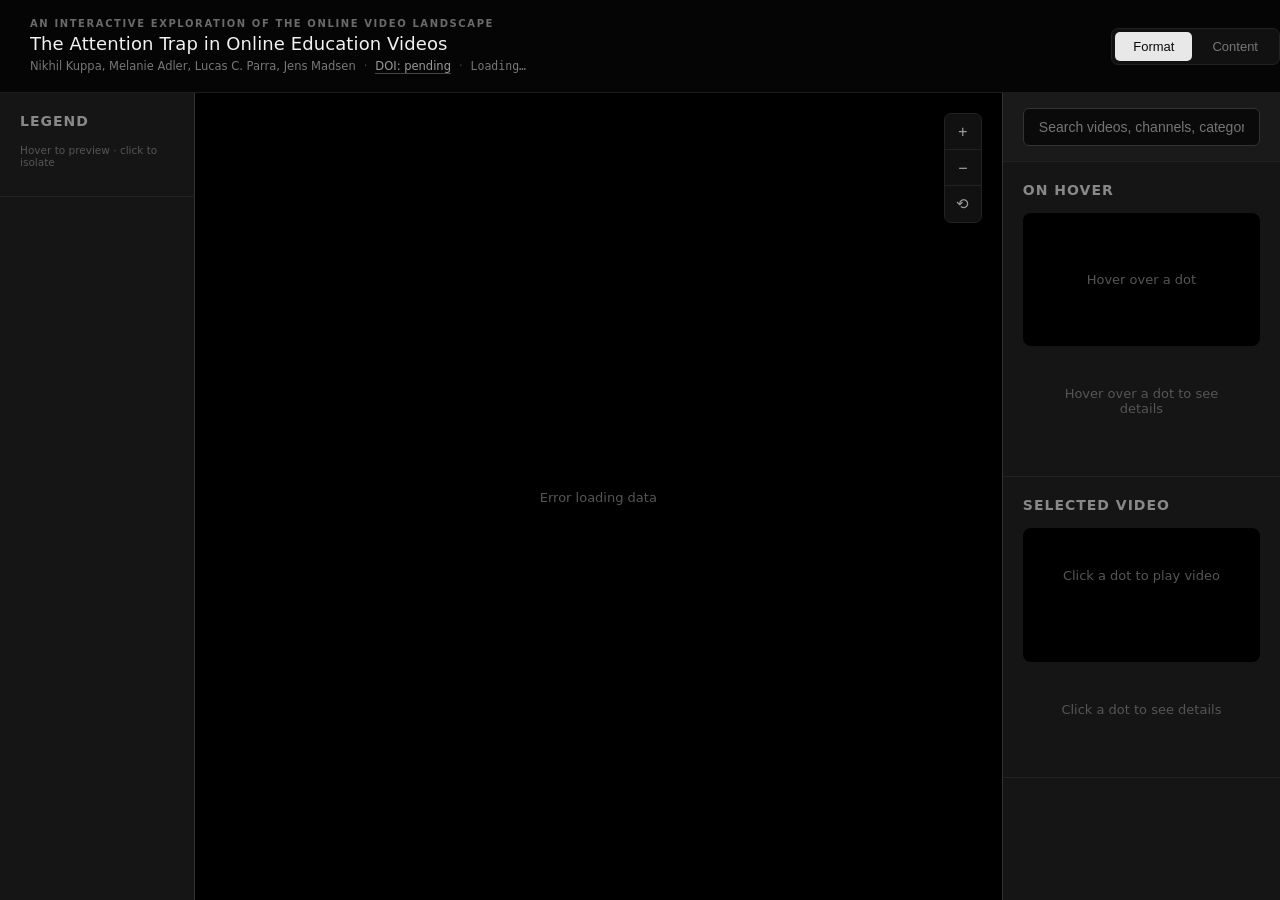
==== web_app/frontend/index.html @ 9a67fd65 "Fix toggle alignment: align to info-panel's actual edge, not padding Previous alignment attempt matc" ====
<!DOCTYPE html>
<html lang="en">
<head>
    <meta charset="UTF-8">
    <meta name="viewport" content="width=device-width, initial-scale=1.0">
    <title>The Attention Trap in Online Education Videos</title>
    <style>
        :root {
            /* Three deliberate stacks instead of one generic system list:
               serif for the paper's own voice (title), sans for UI chrome,
               mono for anything numeric (counts, stats) - a small nod to a
               lab-instrument register rather than a SaaS dashboard. No
               accent color: the only color in this app is the data itself,
               so the interface stays entirely on a gray scale. */
            --font-serif: ui-serif, Georgia, Cambria, 'Times New Roman', Times, serif;
            --font-sans: ui-sans-serif, system-ui, -apple-system, 'Segoe UI', sans-serif;
            --font-mono: ui-monospace, 'SF Mono', 'Cascadia Code', 'Roboto Mono', Consolas, monospace;
        }

        * {
            margin: 0;
            padding: 0;
            box-sizing: border-box;
        }

        body {
            background-color: #000000;
            color: #e0e0e0;
            font-family: var(--font-sans);
            overflow: hidden;
        }

        .app-container {
            width: 100vw;
            height: 100vh;
            display: flex;
            flex-direction: column;
        }

        .header {
            background: #050505;
            padding: 18px 0;
            border-bottom: 1px solid #1c1c1c;
        }

        /* Flush to the viewport's right edge, same as .info-panel's own
           right edge below it (.info-panel has no padding of its own -
           .panel-section's 20px padding is inside it - so .info-panel's
           scrollbar, when it has one, renders right at that flush edge,
           not 20px in from it. Content's right edge lines up with that.
           Left edge keeps the original 30px header padding. */
        .header-content {
            display: flex;
            justify-content: space-between;
            align-items: center;
            gap: 24px;
            padding: 0 0 0 30px;
        }

        .header-text {
            min-width: 0;
        }

        .eyebrow {
            font-size: 10px;
            font-weight: 600;
            letter-spacing: 1.6px;
            text-transform: uppercase;
            color: #6a6a6a;
            margin-bottom: 4px;
        }

        .title {
            font-size: 18px;
            font-weight: 500;
            letter-spacing: 0.1px;
            color: #f2f2f2;
            white-space: nowrap;
            overflow: hidden;
            text-overflow: ellipsis;
        }

        .byline {
            font-size: 11.5px;
            color: #777;
            margin-top: 5px;
            display: flex;
            gap: 8px;
            flex-wrap: wrap;
        }

        .byline .sep {
            color: #444;
        }

        #video-count {
            font-family: var(--font-mono);
        }

        .byline a {
            color: #999;
            text-decoration: none;
            border-bottom: 1px solid #444;
            transition: color 0.15s, border-color 0.15s;
        }

        .byline a:hover {
            color: #e0e0e0;
            border-color: #999;
        }

        .classification-toggle {
            display: flex;
            gap: 2px;
            background: #111;
            padding: 3px;
            border-radius: 7px;
            border: 1px solid #222;
            flex: 0 0 auto;
        }

        .toggle-btn {
            padding: 7px 18px;
            border: none;
            background: transparent;
            color: #777;
            cursor: pointer;
            border-radius: 5px;
            font-size: 13px;
            font-weight: 500;
            transition: background 0.15s, color 0.15s;
        }

        .toggle-btn.active {
            background: #e8e8e8;
            color: #0a0a0a;
        }

        .toggle-btn:hover:not(.active) {
            background: #1e1e1e;
            color: #ccc;
        }

        .main-content {
            flex: 1;
            display: flex;
            overflow: hidden;
        }

        .visualization-panel {
            position: relative;
            background: #000000;
            flex: 0 0 auto;
            height: 100%;
            aspect-ratio: 1 / 1;
            /* auto margins (not justify-content on the row) so the square
               plot centers in the actual leftover space between the two
               side panels, even though they're different widths (280px vs
               400px) - justify-content:center would center the 3-item
               group as a block instead, throwing the plot off-center. */
            margin: 0 auto;
        }

        #canvas-container {
            width: 100%;
            height: 100%;
            position: relative;
            cursor: grab;
        }

        #canvas-container.grabbing {
            cursor: grabbing;
        }

        #tsne-canvas {
            display: block;
            width: 100%;
            height: 100%;
        }

        /* One joined bar, same visual language as the classification
           toggle, instead of three separate floating glass pills. */
        .controls {
            position: absolute;
            top: 20px;
            right: 20px;
            display: flex;
            flex-direction: column;
            background: #111;
            border: 1px solid #222;
            border-radius: 7px;
            overflow: hidden;
            z-index: 100;
        }

        .control-btn {
            width: 36px;
            height: 36px;
            background: transparent;
            border: none;
            border-bottom: 1px solid #222;
            color: #999;
            font-family: var(--font-mono);
            font-size: 15px;
            cursor: pointer;
            transition: background 0.15s, color 0.15s;
            display: flex;
            align-items: center;
            justify-content: center;
        }

        .control-btn:last-child {
            border-bottom: none;
        }

        .control-btn:hover {
            background: #1e1e1e;
            color: #fff;
        }

        .info-panel {
            width: 400px;
            background: #151515;
            border-left: 1px solid #333;
            display: flex;
            flex-direction: column;
            overflow-y: auto;
        }

        /* Mirrors .info-panel on the other side of the plot - the legend
           is reference material you check in on, not something that needs
           to sit above the per-video info you're looking at constantly. */
        .legend-panel {
            width: 280px;
            background: #151515;
            border-right: 1px solid #333;
            display: flex;
            flex-direction: column;
            overflow-y: auto;
        }

        .panel-section {
            padding: 20px;
            border-bottom: 1px solid #222;
        }

        .panel-section h3 {
            font-size: 14px;
            color: #888;
            text-transform: uppercase;
            letter-spacing: 1px;
            margin-bottom: 15px;
        }

        .video-embed {
            width: 100%;
            aspect-ratio: 16 / 9;
            background: #000;
            border-radius: 8px;
            overflow: hidden;
        }

        .video-embed iframe {
            width: 100%;
            height: 100%;
            border: none;
        }

        .thumbnail-preview {
            width: 100%;
            aspect-ratio: 16 / 9;
            background: #000;
            border-radius: 8px;
            overflow: hidden;
            display: flex;
            align-items: center;
            justify-content: center;
            color: #555;
        }

        .thumbnail-preview img {
            width: 100%;
            height: 100%;
            object-fit: cover;
        }

        .metadata {
            display: flex;
            flex-direction: column;
            gap: 12px;
        }

        .metadata-item {
            display: flex;
            flex-direction: column;
            gap: 4px;
        }

        .metadata-label {
            font-size: 11px;
            color: #666;
            text-transform: uppercase;
            letter-spacing: 0.5px;
        }

        .metadata-value {
            font-size: 14px;
            color: #ddd;
            word-break: break-word;
        }

        .metadata-value a {
            color: #ccc;
            text-decoration: none;
            border-bottom: 1px solid #444;
        }

        .metadata-value a:hover {
            color: #fff;
            border-color: #999;
        }

        .badge-row {
            display: flex;
            flex-wrap: wrap;
            gap: 6px;
        }

        /* Plain text chip, not a filled pill - the legend is where color
           actually means something; here it would just be decoration. */
        .category-badge {
            display: inline-block;
            padding: 2px 9px;
            border: 1px solid #3a3a3a;
            border-radius: 3px;
            font-size: 11.5px;
            color: #ccc;
        }

        .tag-path-list {
            display: flex;
            flex-direction: column;
            gap: 4px;
            margin-top: 6px;
        }

        .tag-path {
            font-size: 11px;
            color: #999;
            display: flex;
            flex-wrap: wrap;
            align-items: center;
            gap: 3px;
        }

        .tag-crumb {
            white-space: nowrap;
        }

        .tag-crumb:last-child {
            color: #ddd;
        }

        .tag-sep {
            color: #555;
        }

        .stats-row {
            display: flex;
            gap: 15px;
        }

        .stat-item {
            flex: 1;
            background: #1a1a1a;
            padding: 10px;
            border-radius: 6px;
            text-align: center;
        }

        .stat-value {
            font-family: var(--font-mono);
            font-size: 16px;
            font-weight: 600;
            color: #f0f0f0;
        }

        .stat-label {
            font-size: 10px;
            color: #666;
            text-transform: uppercase;
            margin-top: 4px;
        }

        .loading {
            position: absolute;
            top: 50%;
            left: 50%;
            transform: translate(-50%, -50%);
            text-align: center;
        }

        .loading-spinner {
            width: 40px;
            height: 40px;
            border: 3px solid #2a2a2a;
            border-top-color: #ccc;
            border-radius: 50%;
            animation: spin 0.9s linear infinite;
        }

        @keyframes spin {
            to { transform: rotate(360deg); }
        }

        .loading-text {
            margin-top: 20px;
            color: #666;
            font-size: 14px;
        }

        .placeholder {
            color: #555;
            font-size: 13px;
            text-align: center;
            padding: 40px 20px;
        }

        .search-container {
            padding: 15px 20px;
            background: #1a1a1a;
            border-bottom: 1px solid #222;
        }

        .search-input {
            width: 100%;
            padding: 10px 15px;
            background: #0a0a0a;
            border: 1px solid #333;
            border-radius: 6px;
            color: #ddd;
            font-size: 14px;
        }

        .search-input:focus {
            outline: none;
            border-color: #777;
        }

        .video-count {
            font-size: 12px;
            color: #666;
        }

        .legend-hint {
            font-size: 10.5px;
            color: #555;
            margin-bottom: 8px;
        }

        .legend-list {
            max-height: 220px;
            overflow-y: auto;
            display: flex;
            flex-direction: column;
            gap: 6px;
        }

        .legend-item {
            display: flex;
            align-items: center;
            gap: 8px;
            font-size: 12px;
            color: #ccc;
            padding: 3px 6px;
            margin: 0 -6px;
            border-radius: 5px;
            cursor: pointer;
            border: 1px solid transparent;
            transition: background 0.15s, border-color 0.15s;
        }

        .legend-item:hover {
            background: rgba(255, 255, 255, 0.08);
            color: #fff;
        }

        .legend-item.isolated {
            background: rgba(255, 255, 255, 0.1);
            border-color: rgba(255, 255, 255, 0.3);
            color: #fff;
        }

        .legend-item.isolated .legend-name {
            font-weight: 600;
        }

        .legend-swatch {
            width: 10px;
            height: 10px;
            border-radius: 50%;
            flex: 0 0 auto;
        }

        .legend-name {
            flex: 1;
            white-space: nowrap;
            overflow: hidden;
            text-overflow: ellipsis;
        }

        .legend-count {
            font-family: var(--font-mono);
            color: #666;
            font-size: 11px;
        }

        .placeholder-inline {
            color: #555;
            font-size: 12px;
        }

        .legend-tooltip {
            display: none;
            position: fixed;
            z-index: 1000;
            background: #141414;
            border: 1px solid #2a2a2a;
            border-radius: 8px;
            padding: 10px 12px;
            min-width: 170px;
            max-width: 260px;
            box-shadow: 0 8px 24px rgba(0,0,0,0.5);
            pointer-events: none;
        }

        .legend-tooltip-header {
            display: flex;
            align-items: center;
            gap: 7px;
            font-size: 12.5px;
            font-weight: 600;
            color: #fff;
            margin-bottom: 8px;
            padding-bottom: 8px;
            border-bottom: 1px solid #262626;
        }

        .legend-tooltip-row {
            display: flex;
            justify-content: space-between;
            gap: 10px;
            font-size: 12px;
            color: #ccc;
            padding: 2px 0;
        }

        .legend-tooltip-count {
            font-family: var(--font-mono);
            color: #777;
        }
    </style>
</head>
<body>
    <div class="app-container">
        <div class="header">
            <div class="header-content">
                <div class="header-text">
                    <div class="eyebrow">An interactive exploration of the online video landscape</div>
                    <div class="title">The Attention Trap in Online Education Videos</div>
                    <div class="byline">
                        <span>Nikhil Kuppa, Melanie Adler, Lucas C. Parra, Jens Madsen</span>
                        <span class="sep">&middot;</span>
                        <!-- once published, set href to the real DOI URL and add target="_blank" rel="noopener" -->
                        <a id="doi-link" href="javascript:void(0)">DOI: pending</a>
                        <span class="sep">&middot;</span>
                        <span id="video-count">Loading&hellip;</span>
                    </div>
                </div>
                <div class="classification-toggle">
                    <button class="toggle-btn active" data-classification="format">Format</button>
                    <button class="toggle-btn" data-classification="content">Content</button>
                </div>
            </div>
        </div>

        <div class="main-content">
            <div class="legend-panel">
                <div class="panel-section">
                    <h3>Legend</h3>
                    <div class="legend-hint">Hover to preview &middot; click to isolate</div>
                    <div class="legend-list" id="legend-list"></div>
                </div>
            </div>

            <div class="visualization-panel">
                <div id="canvas-container">
                    <canvas id="tsne-canvas"></canvas>
                    <div class="loading" id="loading">
                        <div class="loading-spinner"></div>
                        <div class="loading-text">Loading visualization...</div>
                    </div>
                </div>
                <div class="controls">
                    <button class="control-btn" id="zoom-in" title="Zoom In">+</button>
                    <button class="control-btn" id="zoom-out" title="Zoom Out">−</button>
                    <button class="control-btn" id="reset-view" title="Reset View">⟲</button>
                </div>
            </div>

            <div class="info-panel">
                <div class="search-container">
                    <input type="text" class="search-input" id="search-input" placeholder="Search videos, channels, categories...">
                </div>

                <div class="panel-section">
                    <h3>On Hover</h3>
                    <div class="thumbnail-preview" id="thumbnail-preview">
                        <div class="placeholder">Hover over a dot</div>
                    </div>
                    <div class="metadata" id="hover-metadata">
                        <div class="placeholder">Hover over a dot to see details</div>
                    </div>
                </div>

                <div class="panel-section">
                    <h3>Selected Video</h3>
                    <div class="video-embed" id="video-embed">
                        <div class="placeholder">Click a dot to play video</div>
                    </div>
                    <div class="metadata" id="selected-metadata">
                        <div class="placeholder">Click a dot to see details</div>
                    </div>
                </div>
            </div>
        </div>
    </div>

    <div class="legend-tooltip" id="legend-tooltip"></div>

    <script src="app.js"></script>
</body>
</html>
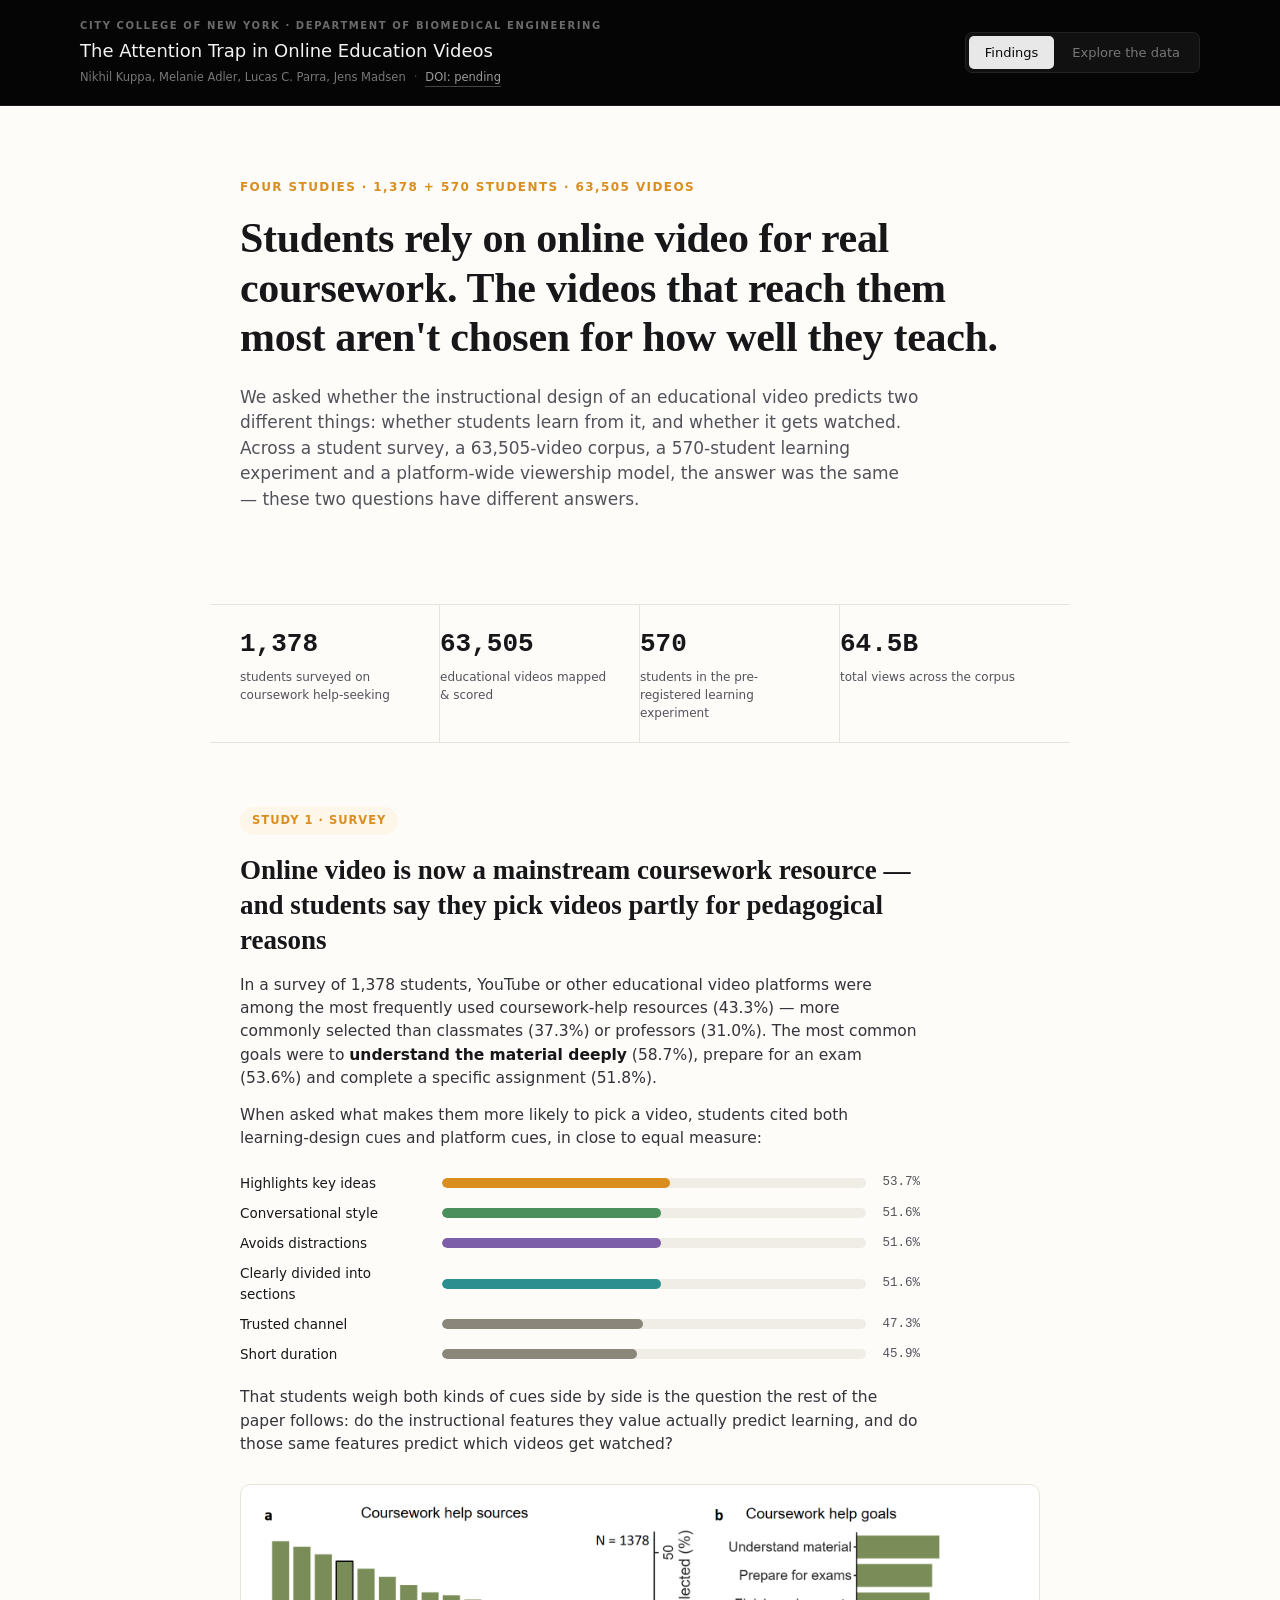
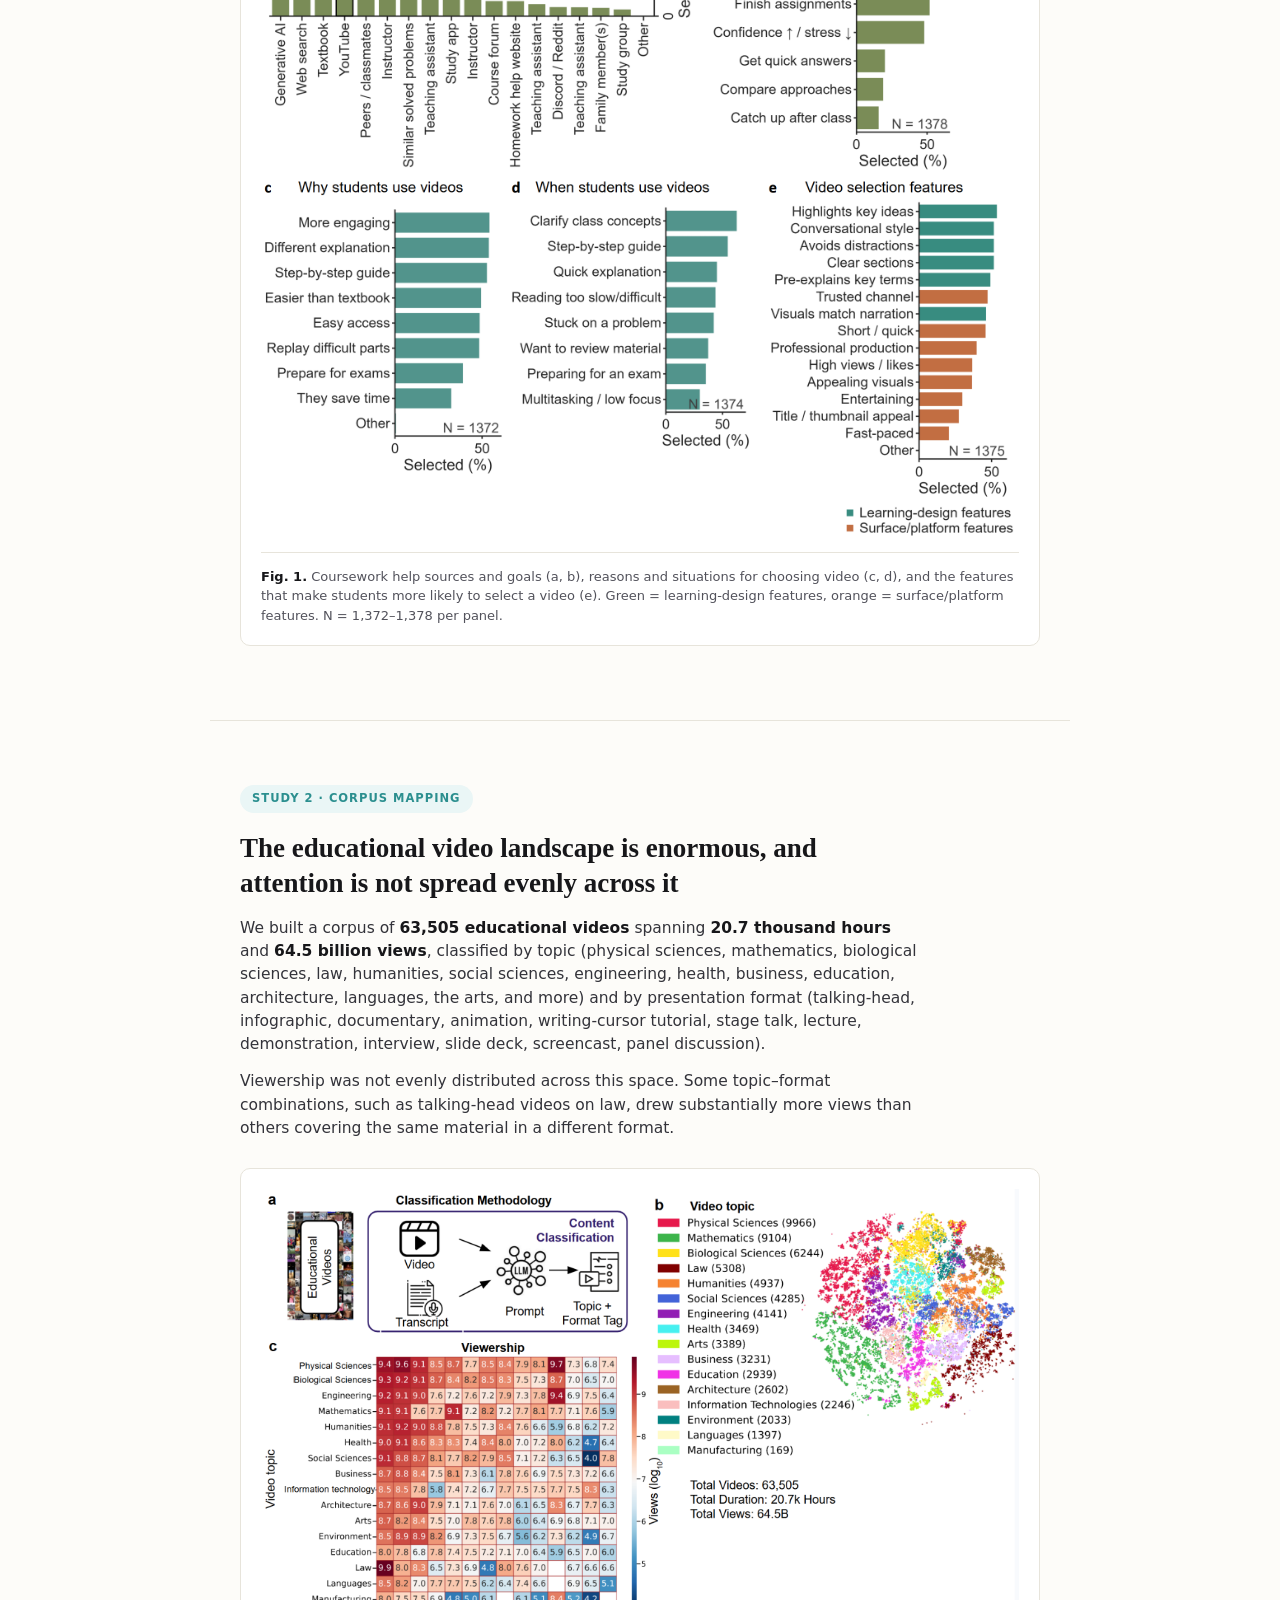
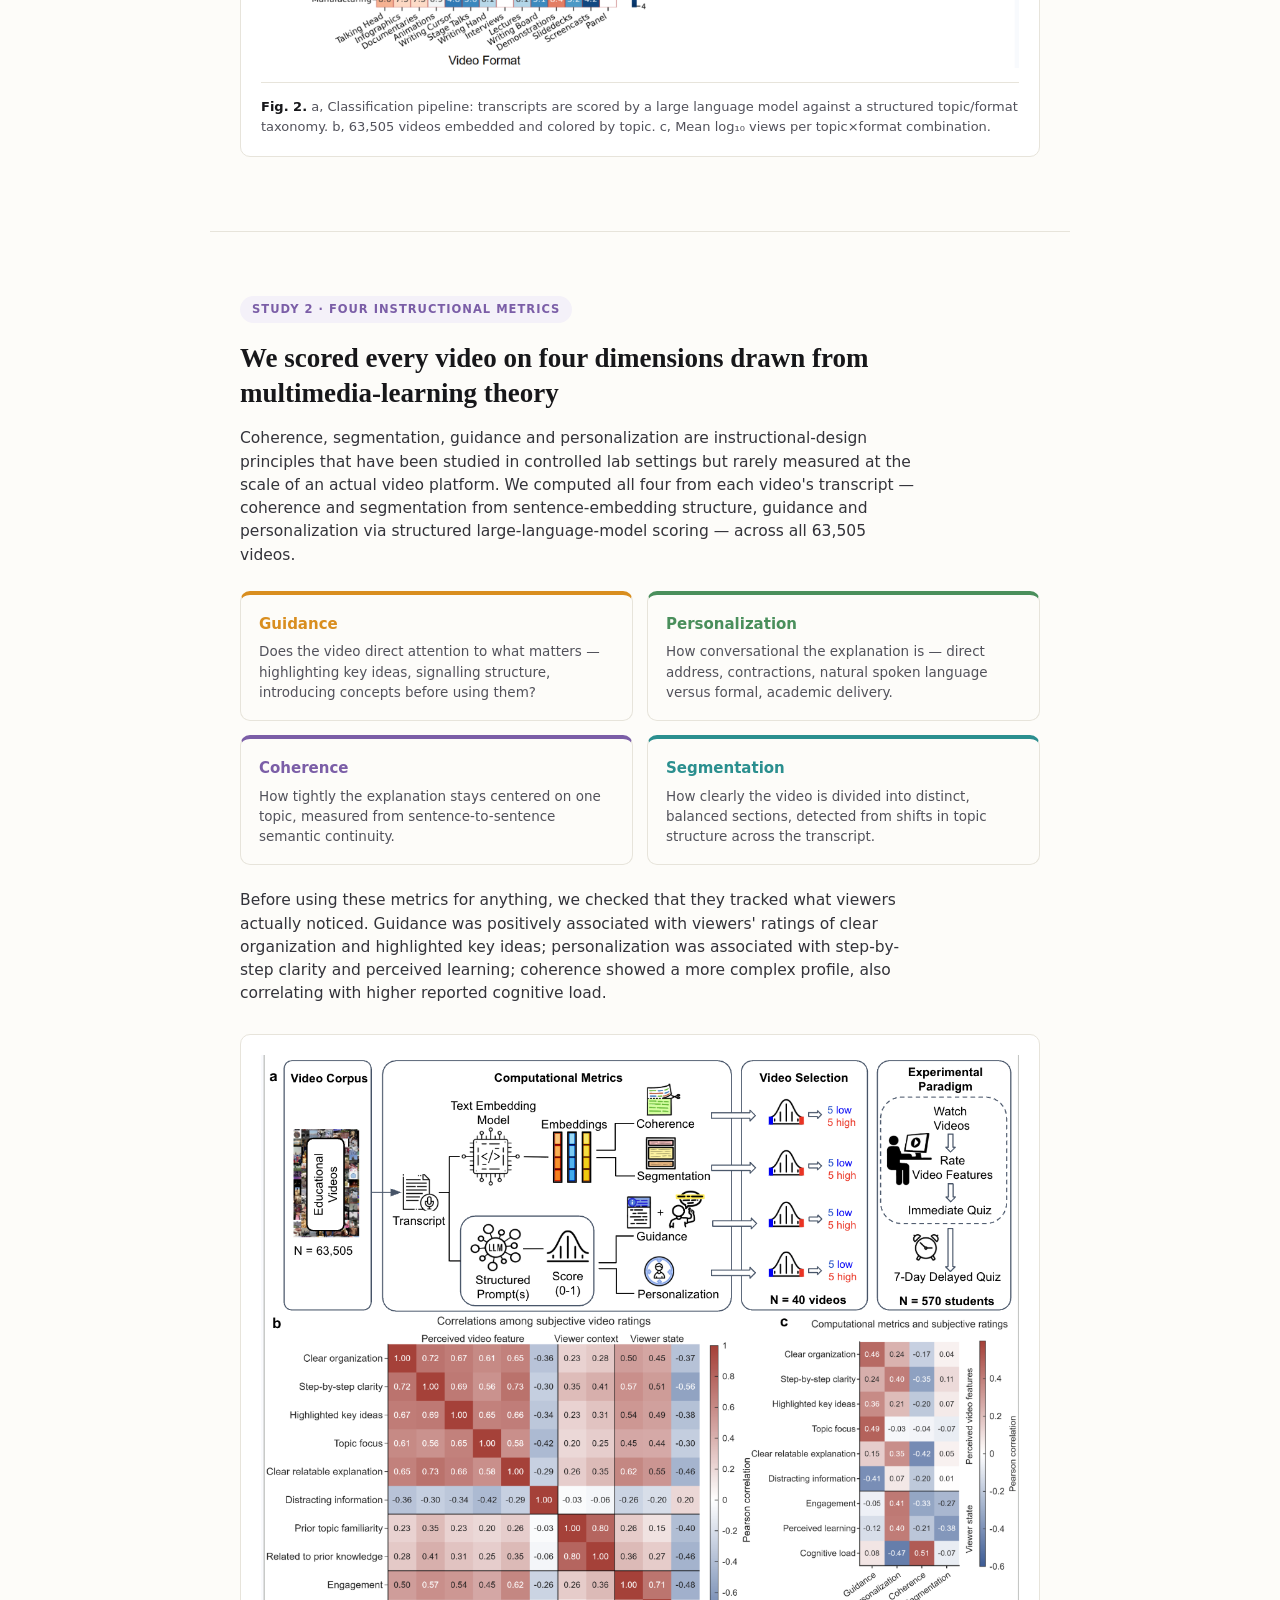
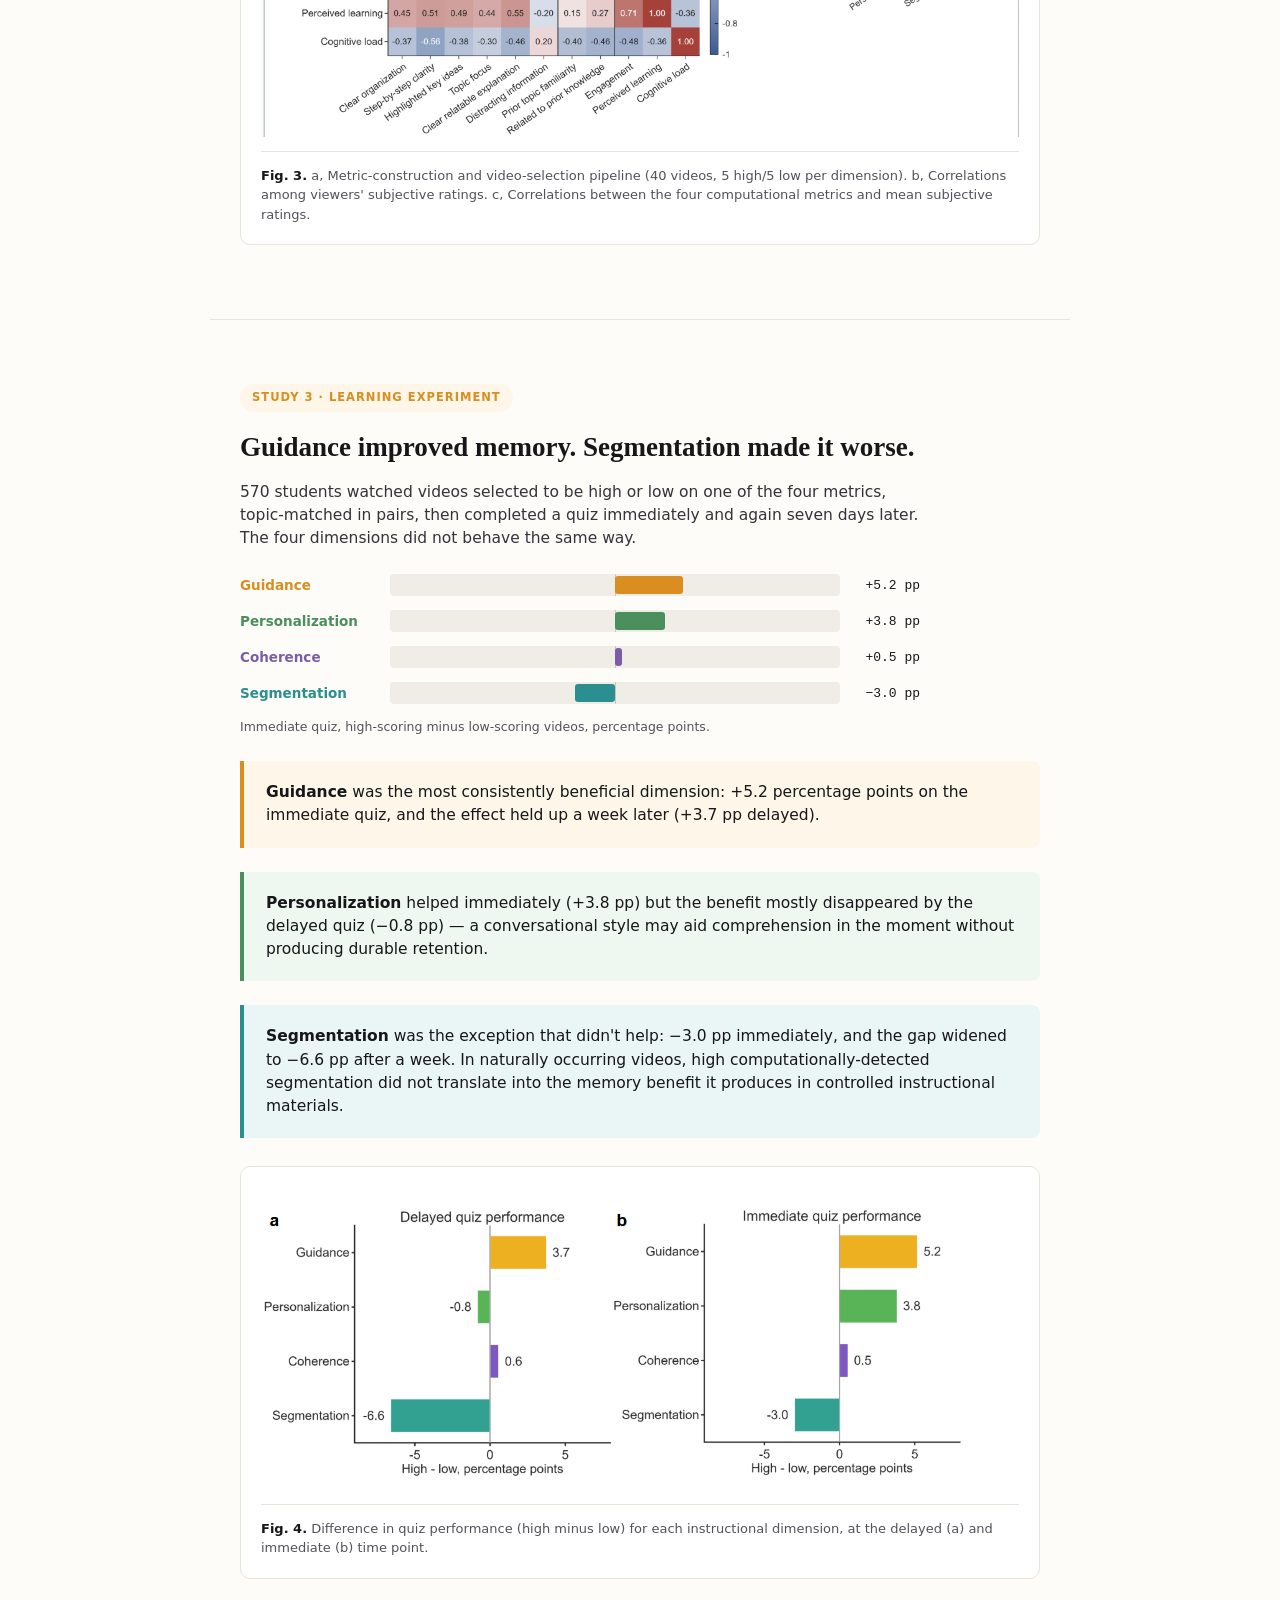
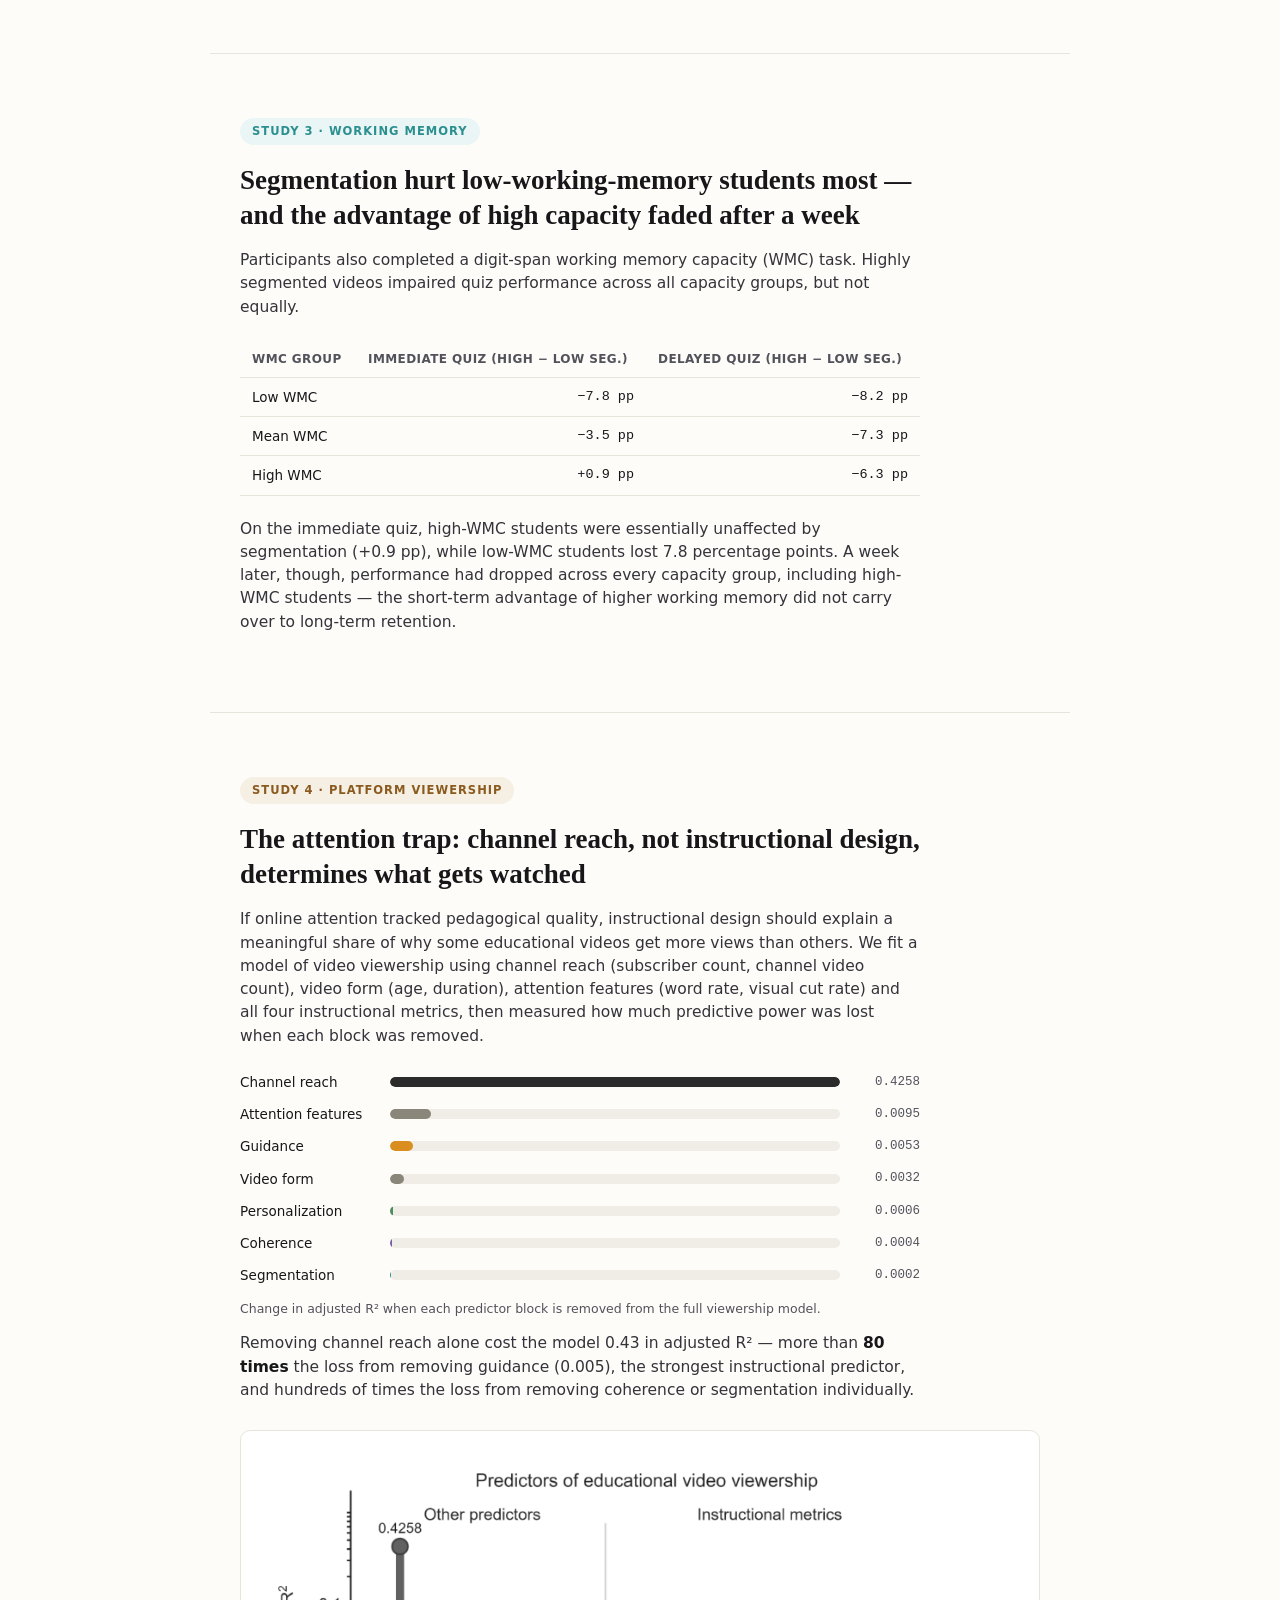
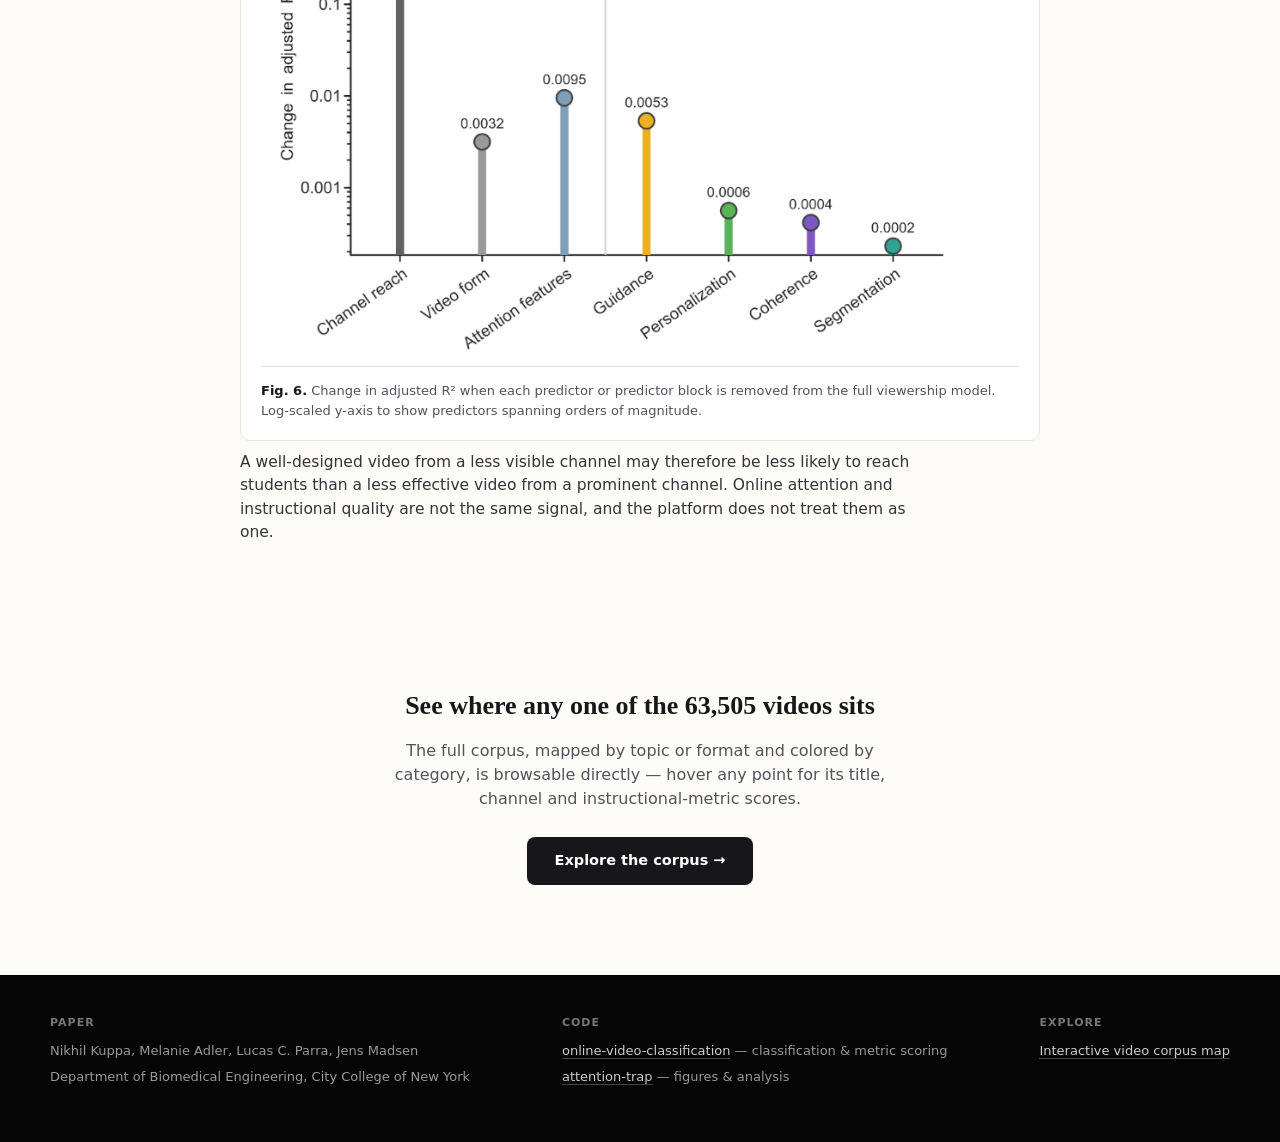
==== commit 9fda54e7: "Add a findings landing page; move the t-SNE explorer to a supplementary tab index.html is now a scro" ====
--- a/web_app/frontend/index.html
+++ b/web_app/frontend/index.html
@@ -1,643 +1,665 @@
 <!DOCTYPE html>
 <html lang="en">
 <head>
-    <meta charset="UTF-8">
-    <meta name="viewport" content="width=device-width, initial-scale=1.0">
-    <title>The Attention Trap in Online Education Videos</title>
-    <style>
-        :root {
-            /* Three deliberate stacks instead of one generic system list:
-               serif for the paper's own voice (title), sans for UI chrome,
-               mono for anything numeric (counts, stats) - a small nod to a
-               lab-instrument register rather than a SaaS dashboard. No
-               accent color: the only color in this app is the data itself,
-               so the interface stays entirely on a gray scale. */
-            --font-serif: ui-serif, Georgia, Cambria, 'Times New Roman', Times, serif;
-            --font-sans: ui-sans-serif, system-ui, -apple-system, 'Segoe UI', sans-serif;
-            --font-mono: ui-monospace, 'SF Mono', 'Cascadia Code', 'Roboto Mono', Consolas, monospace;
-        }
-
-        * {
-            margin: 0;
-            padding: 0;
-            box-sizing: border-box;
-        }
-
-        body {
-            background-color: #000000;
-            color: #e0e0e0;
-            font-family: var(--font-sans);
-            overflow: hidden;
-        }
-
-        .app-container {
-            width: 100vw;
-            height: 100vh;
-            display: flex;
-            flex-direction: column;
-        }
-
-        .header {
-            background: #050505;
-            padding: 18px 0;
-            border-bottom: 1px solid #1c1c1c;
-        }
-
-        /* Flush to the viewport's right edge, same as .info-panel's own
-           right edge below it (.info-panel has no padding of its own -
-           .panel-section's 20px padding is inside it - so .info-panel's
-           scrollbar, when it has one, renders right at that flush edge,
-           not 20px in from it. Content's right edge lines up with that.
-           Left edge keeps the original 30px header padding. */
-        .header-content {
-            display: flex;
-            justify-content: space-between;
-            align-items: center;
-            gap: 24px;
-            padding: 0 0 0 30px;
-        }
-
-        .header-text {
-            min-width: 0;
-        }
-
-        .eyebrow {
-            font-size: 10px;
-            font-weight: 600;
-            letter-spacing: 1.6px;
-            text-transform: uppercase;
-            color: #6a6a6a;
-            margin-bottom: 4px;
-        }
-
-        .title {
-            font-size: 18px;
-            font-weight: 500;
-            letter-spacing: 0.1px;
-            color: #f2f2f2;
-            white-space: nowrap;
-            overflow: hidden;
-            text-overflow: ellipsis;
-        }
-
-        .byline {
-            font-size: 11.5px;
-            color: #777;
-            margin-top: 5px;
-            display: flex;
-            gap: 8px;
-            flex-wrap: wrap;
-        }
-
-        .byline .sep {
-            color: #444;
-        }
-
-        #video-count {
-            font-family: var(--font-mono);
-        }
-
-        .byline a {
-            color: #999;
-            text-decoration: none;
-            border-bottom: 1px solid #444;
-            transition: color 0.15s, border-color 0.15s;
-        }
-
-        .byline a:hover {
-            color: #e0e0e0;
-            border-color: #999;
-        }
-
-        .classification-toggle {
-            display: flex;
-            gap: 2px;
-            background: #111;
-            padding: 3px;
-            border-radius: 7px;
-            border: 1px solid #222;
-            flex: 0 0 auto;
-        }
-
-        .toggle-btn {
-            padding: 7px 18px;
-            border: none;
-            background: transparent;
-            color: #777;
-            cursor: pointer;
-            border-radius: 5px;
-            font-size: 13px;
-            font-weight: 500;
-            transition: background 0.15s, color 0.15s;
-        }
-
-        .toggle-btn.active {
-            background: #e8e8e8;
-            color: #0a0a0a;
-        }
-
-        .toggle-btn:hover:not(.active) {
-            background: #1e1e1e;
-            color: #ccc;
-        }
-
-        .main-content {
-            flex: 1;
-            display: flex;
-            overflow: hidden;
-        }
-
-        .visualization-panel {
-            position: relative;
-            background: #000000;
-            flex: 0 0 auto;
-            height: 100%;
-            aspect-ratio: 1 / 1;
-            /* auto margins (not justify-content on the row) so the square
-               plot centers in the actual leftover space between the two
-               side panels, even though they're different widths (280px vs
-               400px) - justify-content:center would center the 3-item
-               group as a block instead, throwing the plot off-center. */
-            margin: 0 auto;
-        }
-
-        #canvas-container {
-            width: 100%;
-            height: 100%;
-            position: relative;
-            cursor: grab;
-        }
-
-        #canvas-container.grabbing {
-            cursor: grabbing;
-        }
-
-        #tsne-canvas {
-            display: block;
-            width: 100%;
-            height: 100%;
-        }
-
-        /* One joined bar, same visual language as the classification
-           toggle, instead of three separate floating glass pills. */
-        .controls {
-            position: absolute;
-            top: 20px;
-            right: 20px;
-            display: flex;
-            flex-direction: column;
-            background: #111;
-            border: 1px solid #222;
-            border-radius: 7px;
-            overflow: hidden;
-            z-index: 100;
-        }
-
-        .control-btn {
-            width: 36px;
-            height: 36px;
-            background: transparent;
-            border: none;
-            border-bottom: 1px solid #222;
-            color: #999;
-            font-family: var(--font-mono);
-            font-size: 15px;
-            cursor: pointer;
-            transition: background 0.15s, color 0.15s;
-            display: flex;
-            align-items: center;
-            justify-content: center;
-        }
-
-        .control-btn:last-child {
-            border-bottom: none;
-        }
-
-        .control-btn:hover {
-            background: #1e1e1e;
-            color: #fff;
-        }
-
-        .info-panel {
-            width: 400px;
-            background: #151515;
-            border-left: 1px solid #333;
-            display: flex;
-            flex-direction: column;
-            overflow-y: auto;
-        }
-
-        /* Mirrors .info-panel on the other side of the plot - the legend
-           is reference material you check in on, not something that needs
-           to sit above the per-video info you're looking at constantly. */
-        .legend-panel {
-            width: 280px;
-            background: #151515;
-            border-right: 1px solid #333;
-            display: flex;
-            flex-direction: column;
-            overflow-y: auto;
-        }
-
-        .panel-section {
-            padding: 20px;
-            border-bottom: 1px solid #222;
-        }
-
-        .panel-section h3 {
-            font-size: 14px;
-            color: #888;
-            text-transform: uppercase;
-            letter-spacing: 1px;
-            margin-bottom: 15px;
-        }
-
-        .video-embed {
-            width: 100%;
-            aspect-ratio: 16 / 9;
-            background: #000;
-            border-radius: 8px;
-            overflow: hidden;
-        }
-
-        .video-embed iframe {
-            width: 100%;
-            height: 100%;
-            border: none;
-        }
-
-        .thumbnail-preview {
-            width: 100%;
-            aspect-ratio: 16 / 9;
-            background: #000;
-            border-radius: 8px;
-            overflow: hidden;
-            display: flex;
-            align-items: center;
-            justify-content: center;
-            color: #555;
-        }
-
-        .thumbnail-preview img {
-            width: 100%;
-            height: 100%;
-            object-fit: cover;
-        }
-
-        .metadata {
-            display: flex;
-            flex-direction: column;
-            gap: 12px;
-        }
-
-        .metadata-item {
-            display: flex;
-            flex-direction: column;
-            gap: 4px;
-        }
-
-        .metadata-label {
-            font-size: 11px;
-            color: #666;
-            text-transform: uppercase;
-            letter-spacing: 0.5px;
-        }
-
-        .metadata-value {
-            font-size: 14px;
-            color: #ddd;
-            word-break: break-word;
-        }
-
-        .metadata-value a {
-            color: #ccc;
-            text-decoration: none;
-            border-bottom: 1px solid #444;
-        }
-
-        .metadata-value a:hover {
-            color: #fff;
-            border-color: #999;
-        }
-
-        .badge-row {
-            display: flex;
-            flex-wrap: wrap;
-            gap: 6px;
-        }
-
-        /* Plain text chip, not a filled pill - the legend is where color
-           actually means something; here it would just be decoration. */
-        .category-badge {
-            display: inline-block;
-            padding: 2px 9px;
-            border: 1px solid #3a3a3a;
-            border-radius: 3px;
-            font-size: 11.5px;
-            color: #ccc;
-        }
-
-        .tag-path-list {
-            display: flex;
-            flex-direction: column;
-            gap: 4px;
-            margin-top: 6px;
-        }
-
-        .tag-path {
-            font-size: 11px;
-            color: #999;
-            display: flex;
-            flex-wrap: wrap;
-            align-items: center;
-            gap: 3px;
-        }
-
-        .tag-crumb {
-            white-space: nowrap;
-        }
-
-        .tag-crumb:last-child {
-            color: #ddd;
-        }
-
-        .tag-sep {
-            color: #555;
-        }
-
-        .stats-row {
-            display: flex;
-            gap: 15px;
-        }
-
-        .stat-item {
-            flex: 1;
-            background: #1a1a1a;
-            padding: 10px;
-            border-radius: 6px;
-            text-align: center;
-        }
-
-        .stat-value {
-            font-family: var(--font-mono);
-            font-size: 16px;
-            font-weight: 600;
-            color: #f0f0f0;
-        }
-
-        .stat-label {
-            font-size: 10px;
-            color: #666;
-            text-transform: uppercase;
-            margin-top: 4px;
-        }
-
-        .loading {
-            position: absolute;
-            top: 50%;
-            left: 50%;
-            transform: translate(-50%, -50%);
-            text-align: center;
-        }
-
-        .loading-spinner {
-            width: 40px;
-            height: 40px;
-            border: 3px solid #2a2a2a;
-            border-top-color: #ccc;
-            border-radius: 50%;
-            animation: spin 0.9s linear infinite;
-        }
-
-        @keyframes spin {
-            to { transform: rotate(360deg); }
-        }
-
-        .loading-text {
-            margin-top: 20px;
-            color: #666;
-            font-size: 14px;
-        }
-
-        .placeholder {
-            color: #555;
-            font-size: 13px;
-            text-align: center;
-            padding: 40px 20px;
-        }
-
-        .search-container {
-            padding: 15px 20px;
-            background: #1a1a1a;
-            border-bottom: 1px solid #222;
-        }
-
-        .search-input {
-            width: 100%;
-            padding: 10px 15px;
-            background: #0a0a0a;
-            border: 1px solid #333;
-            border-radius: 6px;
-            color: #ddd;
-            font-size: 14px;
-        }
-
-        .search-input:focus {
-            outline: none;
-            border-color: #777;
-        }
-
-        .video-count {
-            font-size: 12px;
-            color: #666;
-        }
-
-        .legend-hint {
-            font-size: 10.5px;
-            color: #555;
-            margin-bottom: 8px;
-        }
-
-        .legend-list {
-            max-height: 220px;
-            overflow-y: auto;
-            display: flex;
-            flex-direction: column;
-            gap: 6px;
-        }
-
-        .legend-item {
-            display: flex;
-            align-items: center;
-            gap: 8px;
-            font-size: 12px;
-            color: #ccc;
-            padding: 3px 6px;
-            margin: 0 -6px;
-            border-radius: 5px;
-            cursor: pointer;
-            border: 1px solid transparent;
-            transition: background 0.15s, border-color 0.15s;
-        }
-
-        .legend-item:hover {
-            background: rgba(255, 255, 255, 0.08);
-            color: #fff;
-        }
-
-        .legend-item.isolated {
-            background: rgba(255, 255, 255, 0.1);
-            border-color: rgba(255, 255, 255, 0.3);
-            color: #fff;
-        }
-
-        .legend-item.isolated .legend-name {
-            font-weight: 600;
-        }
-
-        .legend-swatch {
-            width: 10px;
-            height: 10px;
-            border-radius: 50%;
-            flex: 0 0 auto;
-        }
-
-        .legend-name {
-            flex: 1;
-            white-space: nowrap;
-            overflow: hidden;
-            text-overflow: ellipsis;
-        }
-
-        .legend-count {
-            font-family: var(--font-mono);
-            color: #666;
-            font-size: 11px;
-        }
-
-        .placeholder-inline {
-            color: #555;
-            font-size: 12px;
-        }
-
-        .legend-tooltip {
-            display: none;
-            position: fixed;
-            z-index: 1000;
-            background: #141414;
-            border: 1px solid #2a2a2a;
-            border-radius: 8px;
-            padding: 10px 12px;
-            min-width: 170px;
-            max-width: 260px;
-            box-shadow: 0 8px 24px rgba(0,0,0,0.5);
-            pointer-events: none;
-        }
-
-        .legend-tooltip-header {
-            display: flex;
-            align-items: center;
-            gap: 7px;
-            font-size: 12.5px;
-            font-weight: 600;
-            color: #fff;
-            margin-bottom: 8px;
-            padding-bottom: 8px;
-            border-bottom: 1px solid #262626;
-        }
-
-        .legend-tooltip-row {
-            display: flex;
-            justify-content: space-between;
-            gap: 10px;
-            font-size: 12px;
-            color: #ccc;
-            padding: 2px 0;
-        }
-
-        .legend-tooltip-count {
-            font-family: var(--font-mono);
-            color: #777;
-        }
-    </style>
+<meta charset="UTF-8">
+<meta name="viewport" content="width=device-width, initial-scale=1.0">
+<title>The Attention Trap in Online Education Videos</title>
+<style>
+    :root {
+        --font-serif: ui-serif, Georgia, Cambria, 'Times New Roman', Times, serif;
+        --font-sans: ui-sans-serif, system-ui, -apple-system, 'Segoe UI', sans-serif;
+        --font-mono: ui-monospace, 'SF Mono', 'Cascadia Code', 'Roboto Mono', Consolas, monospace;
+
+        /* The four instructional-design metrics each get a fixed color,
+           carried over from the paper's own figures (Figs. 4 and 6) -
+           color here means the same thing it means in the paper, not
+           decoration. */
+        --guidance: #d98e1f;
+        --personalization: #4a8f5c;
+        --coherence: #7b5ea7;
+        --segmentation: #2b8f8f;
+
+        --ink: #17171a;
+        --ink-soft: #52525b;
+        --paper: #fdfcf9;
+        --paper-raised: #ffffff;
+        --line: #e7e4db;
+    }
+
+    * { margin: 0; padding: 0; box-sizing: border-box; }
+
+    html { scroll-behavior: smooth; }
+
+    body {
+        background: var(--paper);
+        color: var(--ink);
+        font-family: var(--font-sans);
+        line-height: 1.5;
+    }
+
+    a { color: inherit; }
+
+    img { max-width: 100%; display: block; }
+
+    /* ---------- header, shared visual language with explore.html ---------- */
+    .header {
+        background: #050505;
+        padding: 18px 0;
+        border-bottom: 1px solid #1c1c1c;
+    }
+
+    .header-content {
+        max-width: 1180px;
+        margin: 0 auto;
+        display: flex;
+        justify-content: space-between;
+        align-items: center;
+        gap: 24px;
+        padding: 0 30px;
+        flex-wrap: wrap;
+    }
+
+    .header-text { min-width: 0; color: #e0e0e0; }
+
+    .eyebrow {
+        font-size: 10px;
+        font-weight: 600;
+        letter-spacing: 1.6px;
+        text-transform: uppercase;
+        color: #6a6a6a;
+        margin-bottom: 4px;
+    }
+
+    .title {
+        font-size: 18px;
+        font-weight: 500;
+        color: #f2f2f2;
+    }
+
+    .byline {
+        font-size: 11.5px;
+        color: #777;
+        margin-top: 5px;
+        display: flex;
+        gap: 8px;
+        flex-wrap: wrap;
+    }
+
+    .byline .sep { color: #444; }
+
+    .byline a {
+        color: #999;
+        text-decoration: none;
+        border-bottom: 1px solid #444;
+    }
+
+    .byline a:hover { color: #e0e0e0; border-color: #999; }
+
+    .page-nav {
+        display: flex;
+        gap: 2px;
+        background: #111;
+        padding: 3px;
+        border-radius: 7px;
+        border: 1px solid #222;
+        flex: 0 0 auto;
+    }
+
+    .page-nav a {
+        padding: 7px 16px;
+        border-radius: 5px;
+        font-size: 13px;
+        font-weight: 500;
+        text-decoration: none;
+        color: #777;
+        transition: background 0.15s, color 0.15s;
+    }
+
+    .page-nav a:hover { background: #1e1e1e; color: #ccc; }
+    .page-nav a.active { background: #e8e8e8; color: #0a0a0a; }
+
+    /* ---------- hero ---------- */
+    .hero {
+        max-width: 860px;
+        margin: 0 auto;
+        padding: 72px 30px 48px;
+        text-align: left;
+    }
+
+    .hero-kicker {
+        font-size: 12px;
+        font-weight: 700;
+        letter-spacing: 1.4px;
+        text-transform: uppercase;
+        color: var(--guidance);
+        margin-bottom: 18px;
+    }
+
+    .hero h1 {
+        font-family: var(--font-serif);
+        font-size: 42px;
+        line-height: 1.18;
+        font-weight: 600;
+        letter-spacing: -0.3px;
+        margin-bottom: 22px;
+    }
+
+    .hero p {
+        font-size: 17px;
+        color: var(--ink-soft);
+        max-width: 680px;
+    }
+
+    .stat-strip {
+        display: flex;
+        flex-wrap: wrap;
+        gap: 0;
+        max-width: 860px;
+        margin: 44px auto 0;
+        padding: 0 30px;
+        border-top: 1px solid var(--line);
+        border-bottom: 1px solid var(--line);
+    }
+
+    .stat-strip .stat {
+        flex: 1 1 160px;
+        padding: 20px 24px 20px 0;
+        border-right: 1px solid var(--line);
+    }
+
+    .stat-strip .stat:last-child { border-right: none; }
+
+    .stat-num {
+        font-family: var(--font-mono);
+        font-size: 26px;
+        font-weight: 600;
+    }
+
+    .stat-label {
+        font-size: 12px;
+        color: var(--ink-soft);
+        margin-top: 4px;
+    }
+
+    /* ---------- sections ---------- */
+    section.finding {
+        max-width: 860px;
+        margin: 0 auto;
+        padding: 64px 30px;
+        border-bottom: 1px solid var(--line);
+    }
+
+    section.finding:last-of-type { border-bottom: none; }
+
+    .finding-kicker {
+        display: inline-flex;
+        align-items: center;
+        gap: 8px;
+        font-size: 11.5px;
+        font-weight: 700;
+        letter-spacing: 1px;
+        text-transform: uppercase;
+        padding: 5px 12px;
+        border-radius: 20px;
+        margin-bottom: 18px;
+    }
+
+    .finding h2 {
+        font-family: var(--font-serif);
+        font-size: 27px;
+        font-weight: 600;
+        line-height: 1.3;
+        margin-bottom: 16px;
+        max-width: 680px;
+    }
+
+    .finding p {
+        font-size: 15.5px;
+        color: #33333a;
+        margin-bottom: 14px;
+        max-width: 680px;
+    }
+
+    .finding p strong { color: var(--ink); font-weight: 600; }
+
+    .finding figure {
+        margin: 28px 0 10px;
+        padding: 20px;
+        background: var(--paper-raised);
+        border: 1px solid var(--line);
+        border-radius: 10px;
+    }
+
+    .finding figcaption {
+        font-size: 13px;
+        color: var(--ink-soft);
+        margin-top: 14px;
+        padding-top: 14px;
+        border-top: 1px solid var(--line);
+    }
+
+    .finding figcaption b { color: var(--ink); }
+
+    .callout {
+        margin: 24px 0;
+        padding: 20px 22px;
+        border-left: 4px solid var(--guidance);
+        background: #fdf6e9;
+        border-radius: 0 8px 8px 0;
+        font-size: 15.5px;
+    }
+
+    .callout.c-personalization { border-color: var(--personalization); background: #eff7f1; }
+    .callout.c-coherence { border-color: var(--coherence); background: #f4f1f9; }
+    .callout.c-segmentation { border-color: var(--segmentation); background: #eaf6f6; }
+
+    /* survey mini-stat bars */
+    .mini-stats { display: flex; flex-direction: column; gap: 10px; margin: 22px 0; max-width: 680px; }
+    .mini-stat-row { display: flex; align-items: center; gap: 12px; }
+    .mini-stat-label { flex: 0 0 190px; font-size: 13.5px; color: var(--ink); }
+    .mini-stat-track { flex: 1; height: 10px; background: #efede5; border-radius: 5px; overflow: hidden; }
+    .mini-stat-fill { height: 100%; border-radius: 5px; background: var(--guidance); }
+    .mini-stat-pct { flex: 0 0 42px; text-align: right; font-family: var(--font-mono); font-size: 12.5px; color: var(--ink-soft); }
+
+    /* four-metric card grid */
+    .metric-grid {
+        display: grid;
+        grid-template-columns: repeat(2, 1fr);
+        gap: 14px;
+        margin: 24px 0;
+    }
+
+    .metric-card {
+        padding: 18px;
+        border-radius: 10px;
+        border: 1px solid var(--line);
+        border-top: 4px solid;
+    }
+
+    .metric-card.guidance { border-top-color: var(--guidance); }
+    .metric-card.personalization { border-top-color: var(--personalization); }
+    .metric-card.coherence { border-top-color: var(--coherence); }
+    .metric-card.segmentation { border-top-color: var(--segmentation); }
+
+    .metric-card h3 { font-size: 15px; font-weight: 700; margin-bottom: 6px; }
+    .metric-card.guidance h3 { color: var(--guidance); }
+    .metric-card.personalization h3 { color: var(--personalization); }
+    .metric-card.coherence h3 { color: var(--coherence); }
+    .metric-card.segmentation h3 { color: var(--segmentation); }
+    .metric-card p { font-size: 13.5px; color: var(--ink-soft); margin: 0; }
+
+    /* effect bars for Fig. 4 numbers */
+    .effect-list { display: flex; flex-direction: column; gap: 14px; margin: 24px 0; max-width: 680px; }
+    .effect-row { display: grid; grid-template-columns: 140px 1fr 70px; align-items: center; gap: 10px; }
+    .effect-name { font-size: 13.5px; font-weight: 600; }
+    .effect-track { position: relative; height: 22px; background: #efede5; border-radius: 4px; }
+    .effect-zero { position: absolute; left: 50%; top: 0; bottom: 0; width: 1px; background: #c9c5b8; }
+    .effect-bar { position: absolute; top: 2px; bottom: 2px; border-radius: 3px; }
+    .effect-val { font-family: var(--font-mono); font-size: 13px; text-align: right; }
+
+    /* viewership predictor bars (log scale, Fig. 6) */
+    .predictor-list { display: flex; flex-direction: column; gap: 12px; margin: 24px 0; max-width: 680px; }
+    .predictor-row { display: grid; grid-template-columns: 140px 1fr 70px; align-items: center; gap: 10px; }
+    .predictor-name { font-size: 13.5px; }
+    .predictor-track { height: 10px; background: #efede5; border-radius: 5px; overflow: hidden; }
+    .predictor-fill { height: 100%; border-radius: 5px; }
+    .predictor-val { font-family: var(--font-mono); font-size: 12.5px; text-align: right; color: var(--ink-soft); }
+
+    .wmc-table {
+        width: 100%;
+        max-width: 680px;
+        border-collapse: collapse;
+        margin: 22px 0;
+        font-size: 13.5px;
+    }
+    .wmc-table th, .wmc-table td {
+        text-align: left;
+        padding: 9px 12px;
+        border-bottom: 1px solid var(--line);
+    }
+    .wmc-table th { color: var(--ink-soft); font-weight: 600; font-size: 12px; text-transform: uppercase; letter-spacing: 0.4px; }
+    .wmc-table td.num { font-family: var(--font-mono); text-align: right; }
+
+    .cta {
+        max-width: 860px;
+        margin: 0 auto;
+        padding: 64px 30px 90px;
+        text-align: center;
+    }
+
+    .cta h2 {
+        font-family: var(--font-serif);
+        font-size: 26px;
+        margin-bottom: 14px;
+    }
+
+    .cta p { color: var(--ink-soft); max-width: 520px; margin: 0 auto 26px; }
+
+    .cta-btn {
+        display: inline-block;
+        padding: 13px 28px;
+        background: var(--ink);
+        color: #fff;
+        text-decoration: none;
+        border-radius: 8px;
+        font-size: 14.5px;
+        font-weight: 600;
+        transition: background 0.15s;
+    }
+
+    .cta-btn:hover { background: #000; }
+
+    footer {
+        background: #050505;
+        color: #999;
+        padding: 40px 30px 50px;
+        font-size: 13px;
+    }
+
+    footer .footer-inner {
+        max-width: 1180px;
+        margin: 0 auto;
+        display: flex;
+        flex-wrap: wrap;
+        justify-content: space-between;
+        gap: 24px;
+    }
+
+    footer a { color: #ccc; text-decoration: none; border-bottom: 1px solid #444; }
+    footer a:hover { color: #fff; border-color: #999; }
+
+    footer .footer-col h4 {
+        color: #777;
+        font-size: 11px;
+        text-transform: uppercase;
+        letter-spacing: 1px;
+        margin-bottom: 10px;
+    }
+
+    footer .footer-col div { margin-bottom: 6px; }
+
+    @media (max-width: 680px) {
+        .hero h1 { font-size: 30px; }
+        .metric-grid { grid-template-columns: 1fr; }
+        .mini-stat-label { flex-basis: 130px; font-size: 12.5px; }
+        .effect-row, .predictor-row { grid-template-columns: 96px 1fr 54px; }
+        .header-content { padding: 0 18px; }
+        .hero, section.finding, .cta { padding-left: 18px; padding-right: 18px; }
+    }
+</style>
 </head>
 <body>
-    <div class="app-container">
-        <div class="header">
-            <div class="header-content">
-                <div class="header-text">
-                    <div class="eyebrow">An interactive exploration of the online video landscape</div>
-                    <div class="title">The Attention Trap in Online Education Videos</div>
-                    <div class="byline">
-                        <span>Nikhil Kuppa, Melanie Adler, Lucas C. Parra, Jens Madsen</span>
-                        <span class="sep">&middot;</span>
-                        <!-- once published, set href to the real DOI URL and add target="_blank" rel="noopener" -->
-                        <a id="doi-link" href="javascript:void(0)">DOI: pending</a>
-                        <span class="sep">&middot;</span>
-                        <span id="video-count">Loading&hellip;</span>
-                    </div>
-                </div>
-                <div class="classification-toggle">
-                    <button class="toggle-btn active" data-classification="format">Format</button>
-                    <button class="toggle-btn" data-classification="content">Content</button>
-                </div>
+
+<div class="header">
+    <div class="header-content">
+        <div class="header-text">
+            <div class="eyebrow">City College of New York &middot; Department of Biomedical Engineering</div>
+            <div class="title">The Attention Trap in Online Education Videos</div>
+            <div class="byline">
+                <span>Nikhil Kuppa, Melanie Adler, Lucas C. Parra, Jens Madsen</span>
+                <span class="sep">&middot;</span>
+                <a href="javascript:void(0)">DOI: pending</a>
             </div>
         </div>
-
-        <div class="main-content">
-            <div class="legend-panel">
-                <div class="panel-section">
-                    <h3>Legend</h3>
-                    <div class="legend-hint">Hover to preview &middot; click to isolate</div>
-                    <div class="legend-list" id="legend-list"></div>
-                </div>
-            </div>
-
-            <div class="visualization-panel">
-                <div id="canvas-container">
-                    <canvas id="tsne-canvas"></canvas>
-                    <div class="loading" id="loading">
-                        <div class="loading-spinner"></div>
-                        <div class="loading-text">Loading visualization...</div>
-                    </div>
-                </div>
-                <div class="controls">
-                    <button class="control-btn" id="zoom-in" title="Zoom In">+</button>
-                    <button class="control-btn" id="zoom-out" title="Zoom Out">−</button>
-                    <button class="control-btn" id="reset-view" title="Reset View">⟲</button>
-                </div>
-            </div>
-
-            <div class="info-panel">
-                <div class="search-container">
-                    <input type="text" class="search-input" id="search-input" placeholder="Search videos, channels, categories...">
-                </div>
-
-                <div class="panel-section">
-                    <h3>On Hover</h3>
-                    <div class="thumbnail-preview" id="thumbnail-preview">
-                        <div class="placeholder">Hover over a dot</div>
-                    </div>
-                    <div class="metadata" id="hover-metadata">
-                        <div class="placeholder">Hover over a dot to see details</div>
-                    </div>
-                </div>
-
-                <div class="panel-section">
-                    <h3>Selected Video</h3>
-                    <div class="video-embed" id="video-embed">
-                        <div class="placeholder">Click a dot to play video</div>
-                    </div>
-                    <div class="metadata" id="selected-metadata">
-                        <div class="placeholder">Click a dot to see details</div>
-                    </div>
-                </div>
-            </div>
-        </div>
-    </div>
-
-    <div class="legend-tooltip" id="legend-tooltip"></div>
-
-    <script src="app.js"></script>
+        <div class="page-nav">
+            <a href="index.html" class="active">Findings</a>
+            <a href="explore.html">Explore the data</a>
+        </div>
+    </div>
+</div>
+
+<div class="hero">
+    <div class="hero-kicker">Four studies &middot; 1,378 + 570 students &middot; 63,505 videos</div>
+    <h1>Students rely on online video for real coursework. The videos that reach them most aren't chosen for how well they teach.</h1>
+    <p>
+        We asked whether the instructional design of an educational video predicts two different
+        things: whether students learn from it, and whether it gets watched. Across a student survey,
+        a 63,505-video corpus, a 570-student learning experiment and a platform-wide viewership model,
+        the answer was the same &mdash; these two questions have different answers.
+    </p>
+</div>
+
+<div class="stat-strip">
+    <div class="stat"><div class="stat-num">1,378</div><div class="stat-label">students surveyed on coursework help-seeking</div></div>
+    <div class="stat"><div class="stat-num">63,505</div><div class="stat-label">educational videos mapped &amp; scored</div></div>
+    <div class="stat"><div class="stat-num">570</div><div class="stat-label">students in the pre-registered learning experiment</div></div>
+    <div class="stat"><div class="stat-num">64.5B</div><div class="stat-label">total views across the corpus</div></div>
+</div>
+
+<!-- Study 1 -->
+<section class="finding" id="survey">
+    <div class="finding-kicker" style="background:#fdf6e9;color:var(--guidance)">Study 1 &middot; Survey</div>
+    <h2>Online video is now a mainstream coursework resource &mdash; and students say they pick videos partly for pedagogical reasons</h2>
+    <p>
+        In a survey of 1,378 students, YouTube or other educational video platforms were among the
+        most frequently used coursework-help resources (43.3%) &mdash; more commonly selected than
+        classmates (37.3%) or professors (31.0%). The most common goals were to <strong>understand the
+        material deeply</strong> (58.7%), prepare for an exam (53.6%) and complete a specific assignment
+        (51.8%).
+    </p>
+    <p>
+        When asked what makes them more likely to pick a video, students cited both learning-design
+        cues and platform cues, in close to equal measure:
+    </p>
+    <div class="mini-stats">
+        <div class="mini-stat-row"><div class="mini-stat-label">Highlights key ideas</div><div class="mini-stat-track"><div class="mini-stat-fill" style="width:53.7%;background:var(--guidance)"></div></div><div class="mini-stat-pct">53.7%</div></div>
+        <div class="mini-stat-row"><div class="mini-stat-label">Conversational style</div><div class="mini-stat-track"><div class="mini-stat-fill" style="width:51.6%;background:var(--personalization)"></div></div><div class="mini-stat-pct">51.6%</div></div>
+        <div class="mini-stat-row"><div class="mini-stat-label">Avoids distractions</div><div class="mini-stat-track"><div class="mini-stat-fill" style="width:51.6%;background:var(--coherence)"></div></div><div class="mini-stat-pct">51.6%</div></div>
+        <div class="mini-stat-row"><div class="mini-stat-label">Clearly divided into sections</div><div class="mini-stat-track"><div class="mini-stat-fill" style="width:51.6%;background:var(--segmentation)"></div></div><div class="mini-stat-pct">51.6%</div></div>
+        <div class="mini-stat-row"><div class="mini-stat-label">Trusted channel</div><div class="mini-stat-track"><div class="mini-stat-fill" style="width:47.3%;background:#8a867a"></div></div><div class="mini-stat-pct">47.3%</div></div>
+        <div class="mini-stat-row"><div class="mini-stat-label">Short duration</div><div class="mini-stat-track"><div class="mini-stat-fill" style="width:45.9%;background:#8a867a"></div></div><div class="mini-stat-pct">45.9%</div></div>
+    </div>
+    <p>
+        That students weigh both kinds of cues side by side is the question the rest of the paper
+        follows: do the instructional features they value actually predict learning, and do those
+        same features predict which videos get watched?
+    </p>
+    <figure>
+        <img src="assets/figures/fig1-survey.png" alt="Figure 1: coursework help sources, goals, reasons for using video, and video selection features, from a 1,378-student survey.">
+        <figcaption><b>Fig. 1.</b> Coursework help sources and goals (a, b), reasons and situations for choosing video (c, d), and the features that make students more likely to select a video (e). Green = learning-design features, orange = surface/platform features. N = 1,372&ndash;1,378 per panel.</figcaption>
+    </figure>
+</section>
+
+<!-- Study 2 -->
+<section class="finding" id="corpus">
+    <div class="finding-kicker" style="background:#eaf6f6;color:var(--segmentation)">Study 2 &middot; Corpus mapping</div>
+    <h2>The educational video landscape is enormous, and attention is not spread evenly across it</h2>
+    <p>
+        We built a corpus of <strong>63,505 educational videos</strong> spanning <strong>20.7 thousand
+        hours</strong> and <strong>64.5 billion views</strong>, classified by topic (physical sciences,
+        mathematics, biological sciences, law, humanities, social sciences, engineering, health,
+        business, education, architecture, languages, the arts, and more) and by presentation format
+        (talking-head, infographic, documentary, animation, writing-cursor tutorial, stage talk,
+        lecture, demonstration, interview, slide deck, screencast, panel discussion).
+    </p>
+    <p>
+        Viewership was not evenly distributed across this space. Some topic&ndash;format combinations,
+        such as talking-head videos on law, drew substantially more views than others covering the
+        same material in a different format.
+    </p>
+    <figure>
+        <img src="assets/figures/fig2-dataset.png" alt="Figure 2: classification pipeline, t-SNE map of 63,505 videos by topic, and a topic-by-format viewership heatmap.">
+        <figcaption><b>Fig. 2.</b> a, Classification pipeline: transcripts are scored by a large language model against a structured topic/format taxonomy. b, 63,505 videos embedded and colored by topic. c, Mean log&#8321;&#8320; views per topic&times;format combination.</figcaption>
+    </figure>
+</section>
+
+<!-- Metrics -->
+<section class="finding" id="metrics">
+    <div class="finding-kicker" style="background:#f4f1f9;color:var(--coherence)">Study 2 &middot; Four instructional metrics</div>
+    <h2>We scored every video on four dimensions drawn from multimedia-learning theory</h2>
+    <p>
+        Coherence, segmentation, guidance and personalization are instructional-design principles that
+        have been studied in controlled lab settings but rarely measured at the scale of an actual video
+        platform. We computed all four from each video's transcript &mdash; coherence and segmentation
+        from sentence-embedding structure, guidance and personalization via structured large-language-model
+        scoring &mdash; across all 63,505 videos.
+    </p>
+    <div class="metric-grid">
+        <div class="metric-card guidance">
+            <h3>Guidance</h3>
+            <p>Does the video direct attention to what matters &mdash; highlighting key ideas, signalling structure, introducing concepts before using them?</p>
+        </div>
+        <div class="metric-card personalization">
+            <h3>Personalization</h3>
+            <p>How conversational the explanation is &mdash; direct address, contractions, natural spoken language versus formal, academic delivery.</p>
+        </div>
+        <div class="metric-card coherence">
+            <h3>Coherence</h3>
+            <p>How tightly the explanation stays centered on one topic, measured from sentence-to-sentence semantic continuity.</p>
+        </div>
+        <div class="metric-card segmentation">
+            <h3>Segmentation</h3>
+            <p>How clearly the video is divided into distinct, balanced sections, detected from shifts in topic structure across the transcript.</p>
+        </div>
+    </div>
+    <p>
+        Before using these metrics for anything, we checked that they tracked what viewers actually
+        noticed. Guidance was positively associated with viewers' ratings of clear organization and
+        highlighted key ideas; personalization was associated with step-by-step clarity and perceived
+        learning; coherence showed a more complex profile, also correlating with higher reported
+        cognitive load.
+    </p>
+    <figure>
+        <img src="assets/figures/fig3-metrics.png" alt="Figure 3: metric construction pipeline, correlations among subjective ratings, and correlations between computational metrics and subjective ratings.">
+        <figcaption><b>Fig. 3.</b> a, Metric-construction and video-selection pipeline (40 videos, 5 high/5 low per dimension). b, Correlations among viewers' subjective ratings. c, Correlations between the four computational metrics and mean subjective ratings.</figcaption>
+    </figure>
+</section>
+
+<!-- Study 3 -->
+<section class="finding" id="experiment">
+    <div class="finding-kicker" style="background:#fdf6e9;color:var(--guidance)">Study 3 &middot; Learning experiment</div>
+    <h2>Guidance improved memory. Segmentation made it worse.</h2>
+    <p>
+        570 students watched videos selected to be high or low on one of the four metrics, topic-matched
+        in pairs, then completed a quiz immediately and again seven days later. The four dimensions did
+        not behave the same way.
+    </p>
+    <div class="effect-list">
+        <div class="effect-row">
+            <div class="effect-name" style="color:var(--guidance)">Guidance</div>
+            <div class="effect-track"><div class="effect-zero"></div><div class="effect-bar" style="left:50%;width:15%;background:var(--guidance)"></div></div>
+            <div class="effect-val">+5.2 pp</div>
+        </div>
+        <div class="effect-row">
+            <div class="effect-name" style="color:var(--personalization)">Personalization</div>
+            <div class="effect-track"><div class="effect-zero"></div><div class="effect-bar" style="left:50%;width:11%;background:var(--personalization)"></div></div>
+            <div class="effect-val">+3.8 pp</div>
+        </div>
+        <div class="effect-row">
+            <div class="effect-name" style="color:var(--coherence)">Coherence</div>
+            <div class="effect-track"><div class="effect-zero"></div><div class="effect-bar" style="left:50%;width:1.5%;background:var(--coherence)"></div></div>
+            <div class="effect-val">+0.5 pp</div>
+        </div>
+        <div class="effect-row">
+            <div class="effect-name" style="color:var(--segmentation)">Segmentation</div>
+            <div class="effect-track"><div class="effect-zero"></div><div class="effect-bar" style="left:41%;width:9%;background:var(--segmentation)"></div></div>
+            <div class="effect-val">&minus;3.0 pp</div>
+        </div>
+    </div>
+    <p style="font-size:12.5px;color:var(--ink-soft);margin-top:-10px">Immediate quiz, high-scoring minus low-scoring videos, percentage points.</p>
+    <div class="callout">
+        <strong>Guidance</strong> was the most consistently beneficial dimension: +5.2 percentage points
+        on the immediate quiz, and the effect held up a week later (+3.7 pp delayed).
+    </div>
+    <div class="callout c-personalization">
+        <strong>Personalization</strong> helped immediately (+3.8 pp) but the benefit mostly disappeared
+        by the delayed quiz (&minus;0.8 pp) &mdash; a conversational style may aid comprehension in the
+        moment without producing durable retention.
+    </div>
+    <div class="callout c-segmentation">
+        <strong>Segmentation</strong> was the exception that didn't help: &minus;3.0 pp immediately, and
+        the gap widened to &minus;6.6 pp after a week. In naturally occurring videos, high computationally-detected
+        segmentation did not translate into the memory benefit it produces in controlled instructional materials.
+    </div>
+    <figure>
+        <img src="assets/figures/fig4-quiz.png" alt="Figure 4: difference in delayed and immediate quiz performance between high- and low-scoring videos, for each of the four instructional dimensions.">
+        <figcaption><b>Fig. 4.</b> Difference in quiz performance (high minus low) for each instructional dimension, at the delayed (a) and immediate (b) time point.</figcaption>
+    </figure>
+</section>
+
+<!-- Working memory -->
+<section class="finding" id="wmc">
+    <div class="finding-kicker" style="background:#eaf6f6;color:var(--segmentation)">Study 3 &middot; Working memory</div>
+    <h2>Segmentation hurt low-working-memory students most &mdash; and the advantage of high capacity faded after a week</h2>
+    <p>
+        Participants also completed a digit-span working memory capacity (WMC) task. Highly segmented
+        videos impaired quiz performance across all capacity groups, but not equally.
+    </p>
+    <table class="wmc-table">
+        <tr><th>WMC group</th><th>Immediate quiz (high &minus; low seg.)</th><th>Delayed quiz (high &minus; low seg.)</th></tr>
+        <tr><td>Low WMC</td><td class="num">&minus;7.8 pp</td><td class="num">&minus;8.2 pp</td></tr>
+        <tr><td>Mean WMC</td><td class="num">&minus;3.5 pp</td><td class="num">&minus;7.3 pp</td></tr>
+        <tr><td>High WMC</td><td class="num">+0.9 pp</td><td class="num">&minus;6.3 pp</td></tr>
+    </table>
+    <p>
+        On the immediate quiz, high-WMC students were essentially unaffected by segmentation (+0.9 pp),
+        while low-WMC students lost 7.8 percentage points. A week later, though, performance had dropped
+        across every capacity group, including high-WMC students &mdash; the short-term advantage of
+        higher working memory did not carry over to long-term retention.
+    </p>
+</section>
+
+<!-- Study 4 -->
+<section class="finding" id="viewership">
+    <div class="finding-kicker" style="background:#f6efe3;color:#8a5a1f">Study 4 &middot; Platform viewership</div>
+    <h2>The attention trap: channel reach, not instructional design, determines what gets watched</h2>
+    <p>
+        If online attention tracked pedagogical quality, instructional design should explain a
+        meaningful share of why some educational videos get more views than others. We fit a model of
+        video viewership using channel reach (subscriber count, channel video count), video form (age,
+        duration), attention features (word rate, visual cut rate) and all four instructional metrics,
+        then measured how much predictive power was lost when each block was removed.
+    </p>
+    <div class="predictor-list">
+        <div class="predictor-row"><div class="predictor-name">Channel reach</div><div class="predictor-track"><div class="predictor-fill" style="width:100%;background:#2b2b2b"></div></div><div class="predictor-val">0.4258</div></div>
+        <div class="predictor-row"><div class="predictor-name">Attention features</div><div class="predictor-track"><div class="predictor-fill" style="width:9%;background:#8a867a"></div></div><div class="predictor-val">0.0095</div></div>
+        <div class="predictor-row"><div class="predictor-name">Guidance</div><div class="predictor-track"><div class="predictor-fill" style="width:5%;background:var(--guidance)"></div></div><div class="predictor-val">0.0053</div></div>
+        <div class="predictor-row"><div class="predictor-name">Video form</div><div class="predictor-track"><div class="predictor-fill" style="width:3%;background:#8a867a"></div></div><div class="predictor-val">0.0032</div></div>
+        <div class="predictor-row"><div class="predictor-name">Personalization</div><div class="predictor-track"><div class="predictor-fill" style="width:0.6%;background:var(--personalization)"></div></div><div class="predictor-val">0.0006</div></div>
+        <div class="predictor-row"><div class="predictor-name">Coherence</div><div class="predictor-track"><div class="predictor-fill" style="width:0.4%;background:var(--coherence)"></div></div><div class="predictor-val">0.0004</div></div>
+        <div class="predictor-row"><div class="predictor-name">Segmentation</div><div class="predictor-track"><div class="predictor-fill" style="width:0.2%;background:var(--segmentation)"></div></div><div class="predictor-val">0.0002</div></div>
+    </div>
+    <p style="font-size:12.5px;color:var(--ink-soft);margin-top:-10px">Change in adjusted R&sup2; when each predictor block is removed from the full viewership model.</p>
+    <p>
+        Removing channel reach alone cost the model 0.43 in adjusted R&sup2; &mdash; more than
+        <strong>80 times</strong> the loss from removing guidance (0.005), the strongest instructional
+        predictor, and hundreds of times the loss from removing coherence or segmentation individually.
+    </p>
+    <figure>
+        <img src="assets/figures/fig6-viewership.png" alt="Figure 6: predictors of educational video viewership, showing channel reach dominating over instructional metrics by orders of magnitude on a log scale.">
+        <figcaption><b>Fig. 6.</b> Change in adjusted R&sup2; when each predictor or predictor block is removed from the full viewership model. Log-scaled y-axis to show predictors spanning orders of magnitude.</figcaption>
+    </figure>
+    <p>
+        A well-designed video from a less visible channel may therefore be less likely to reach
+        students than a less effective video from a prominent channel. Online attention and
+        instructional quality are not the same signal, and the platform does not treat them as one.
+    </p>
+</section>
+
+<div class="cta">
+    <h2>See where any one of the 63,505 videos sits</h2>
+    <p>The full corpus, mapped by topic or format and colored by category, is browsable directly &mdash; hover any point for its title, channel and instructional-metric scores.</p>
+    <a class="cta-btn" href="explore.html">Explore the corpus &rarr;</a>
+</div>
+
+<footer>
+    <div class="footer-inner">
+        <div class="footer-col">
+            <h4>Paper</h4>
+            <div>Nikhil Kuppa, Melanie Adler, Lucas C. Parra, Jens Madsen</div>
+            <div>Department of Biomedical Engineering, City College of New York</div>
+        </div>
+        <div class="footer-col">
+            <h4>Code</h4>
+            <div><a href="https://github.com/nikhilkuppa/online-video-classification" target="_blank" rel="noopener">online-video-classification</a> &mdash; classification &amp; metric scoring</div>
+            <div><a href="https://github.com/nikhilkuppa/attention-trap" target="_blank" rel="noopener">attention-trap</a> &mdash; figures &amp; analysis</div>
+        </div>
+        <div class="footer-col">
+            <h4>Explore</h4>
+            <div><a href="explore.html">Interactive video corpus map</a></div>
+        </div>
+    </div>
+</footer>
+
 </body>
 </html>
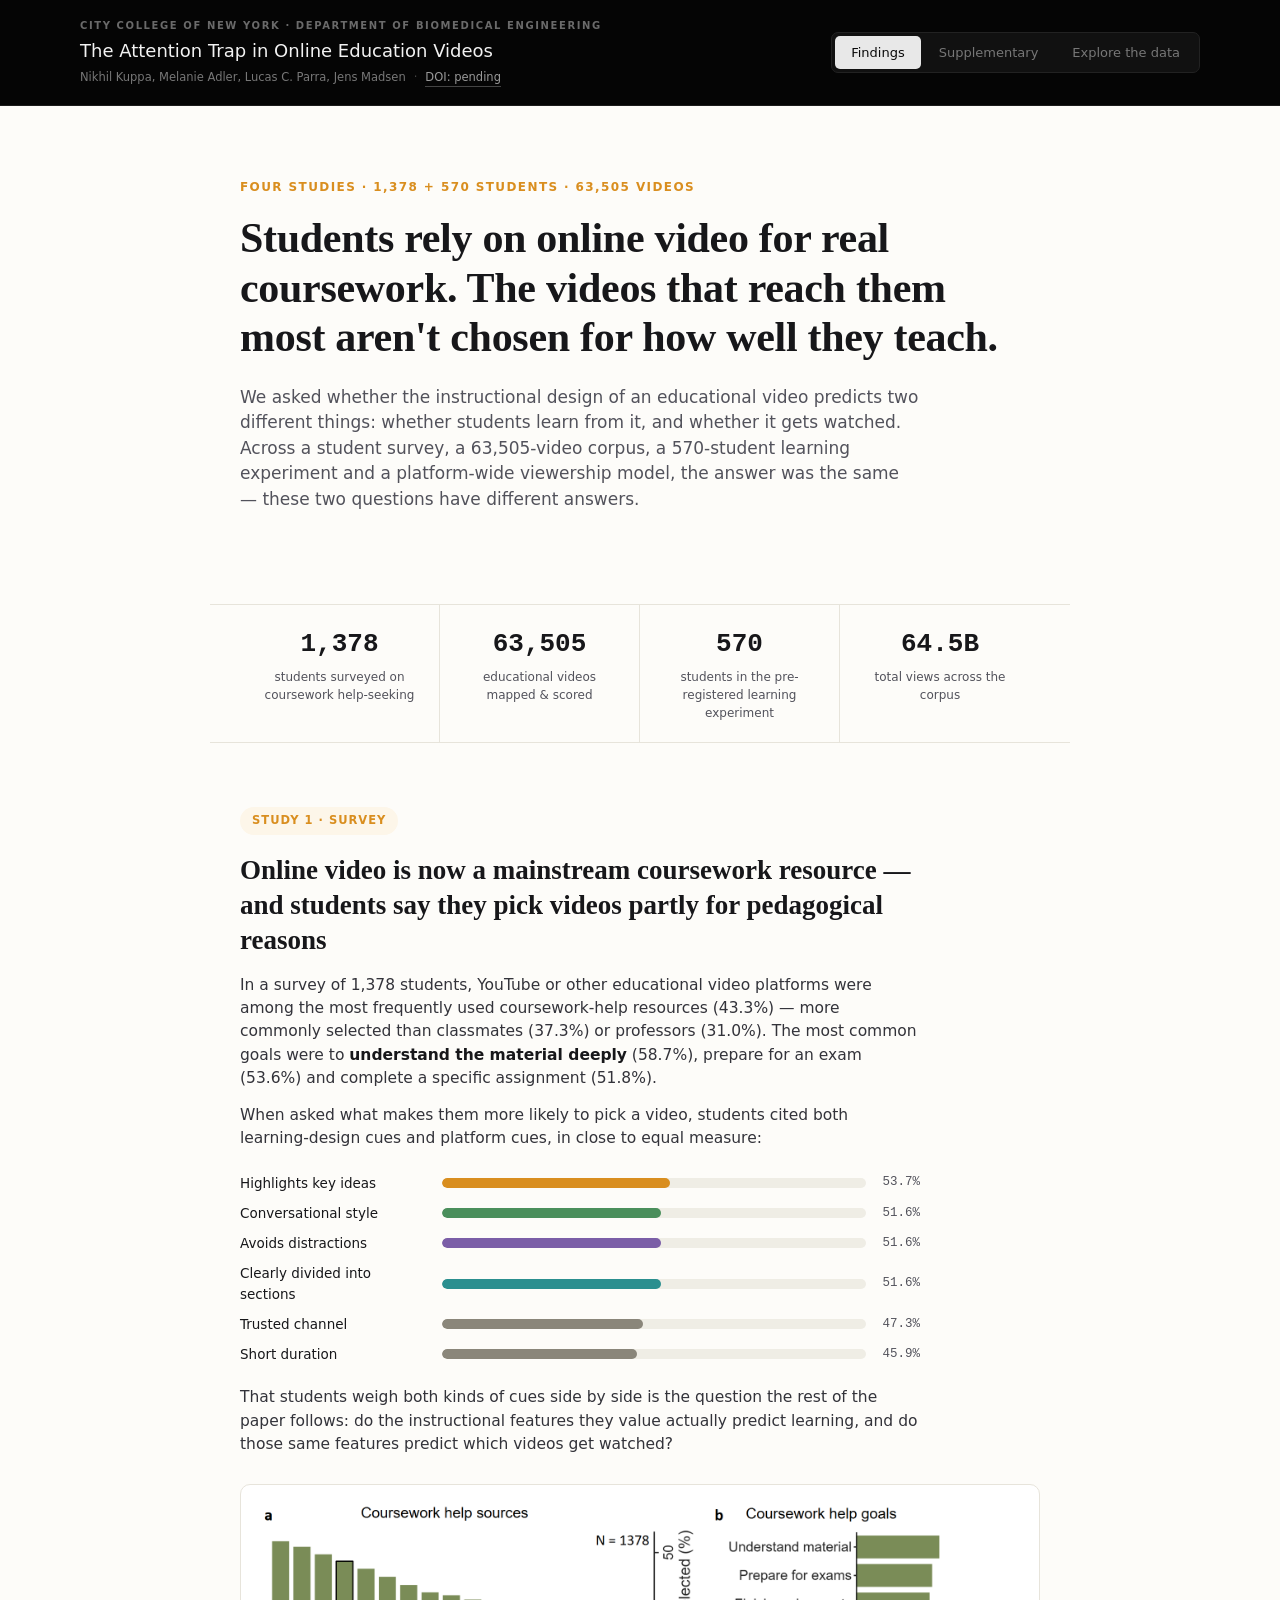
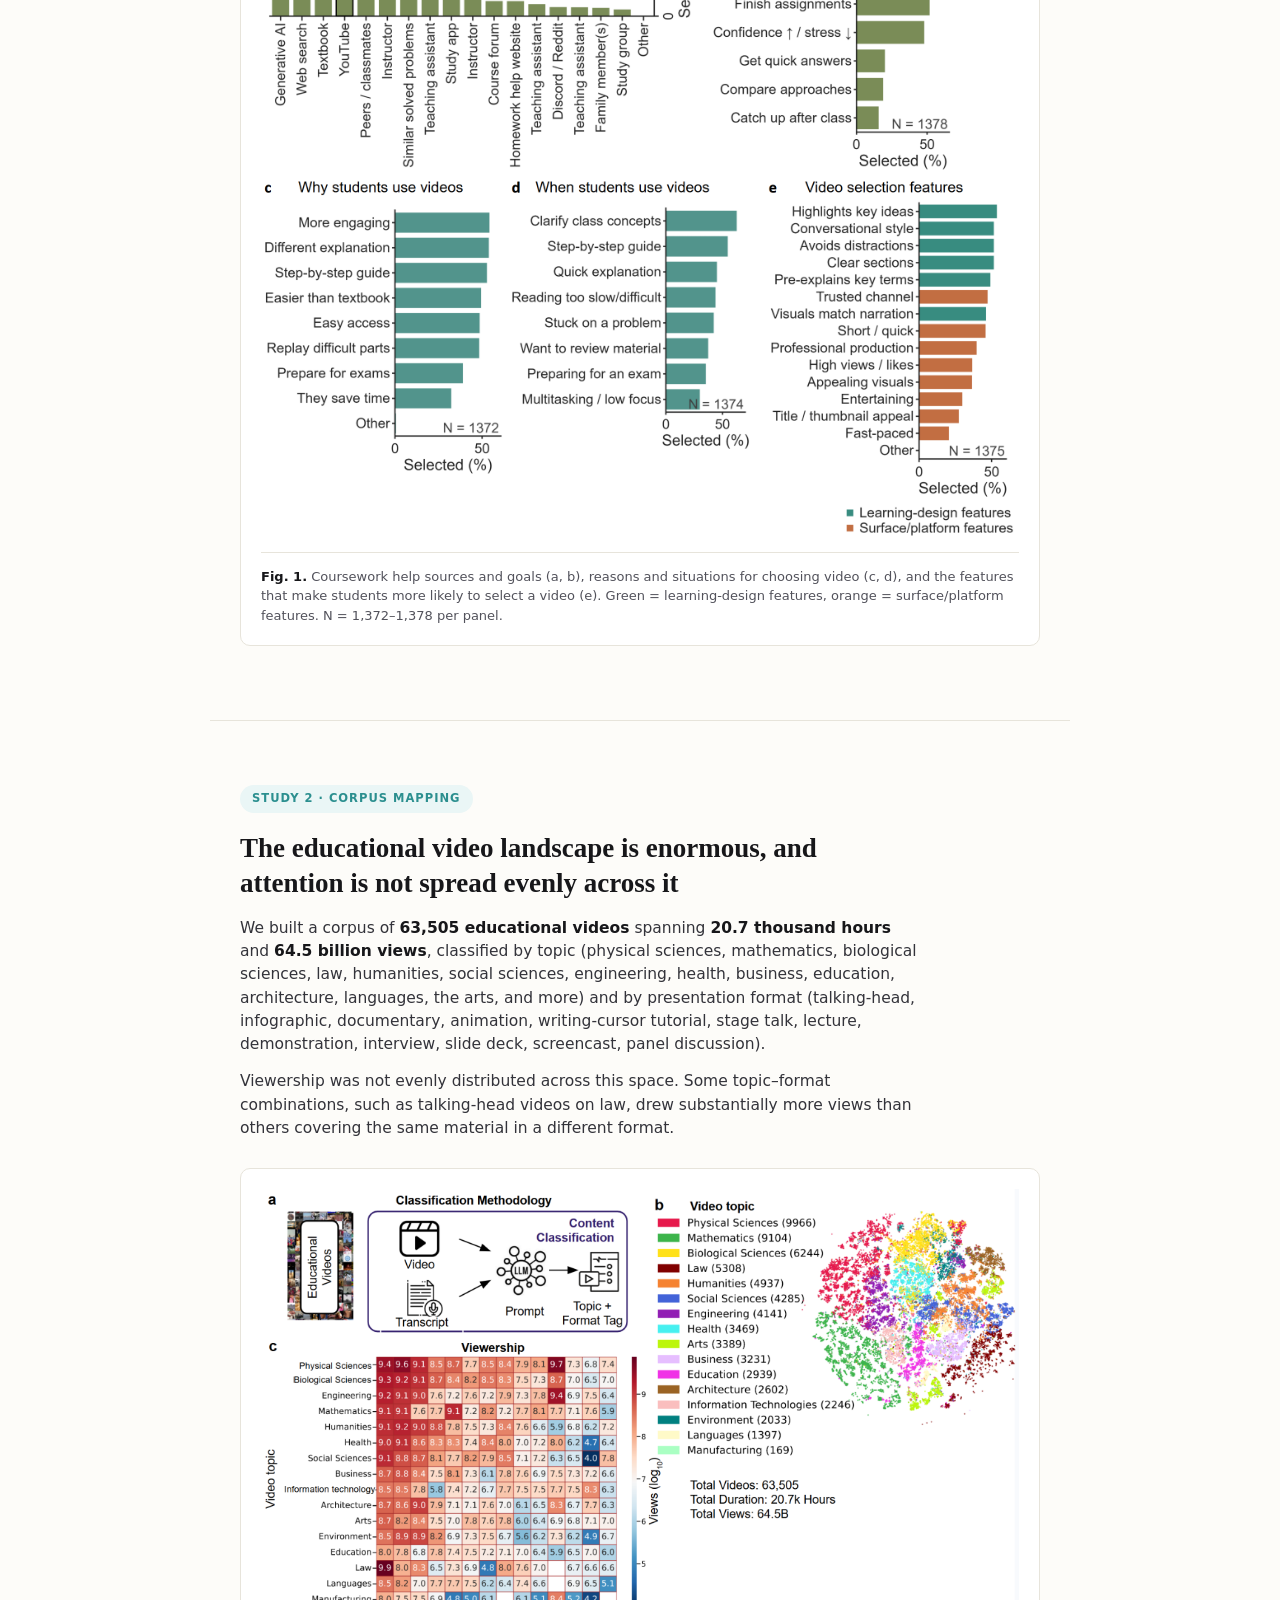
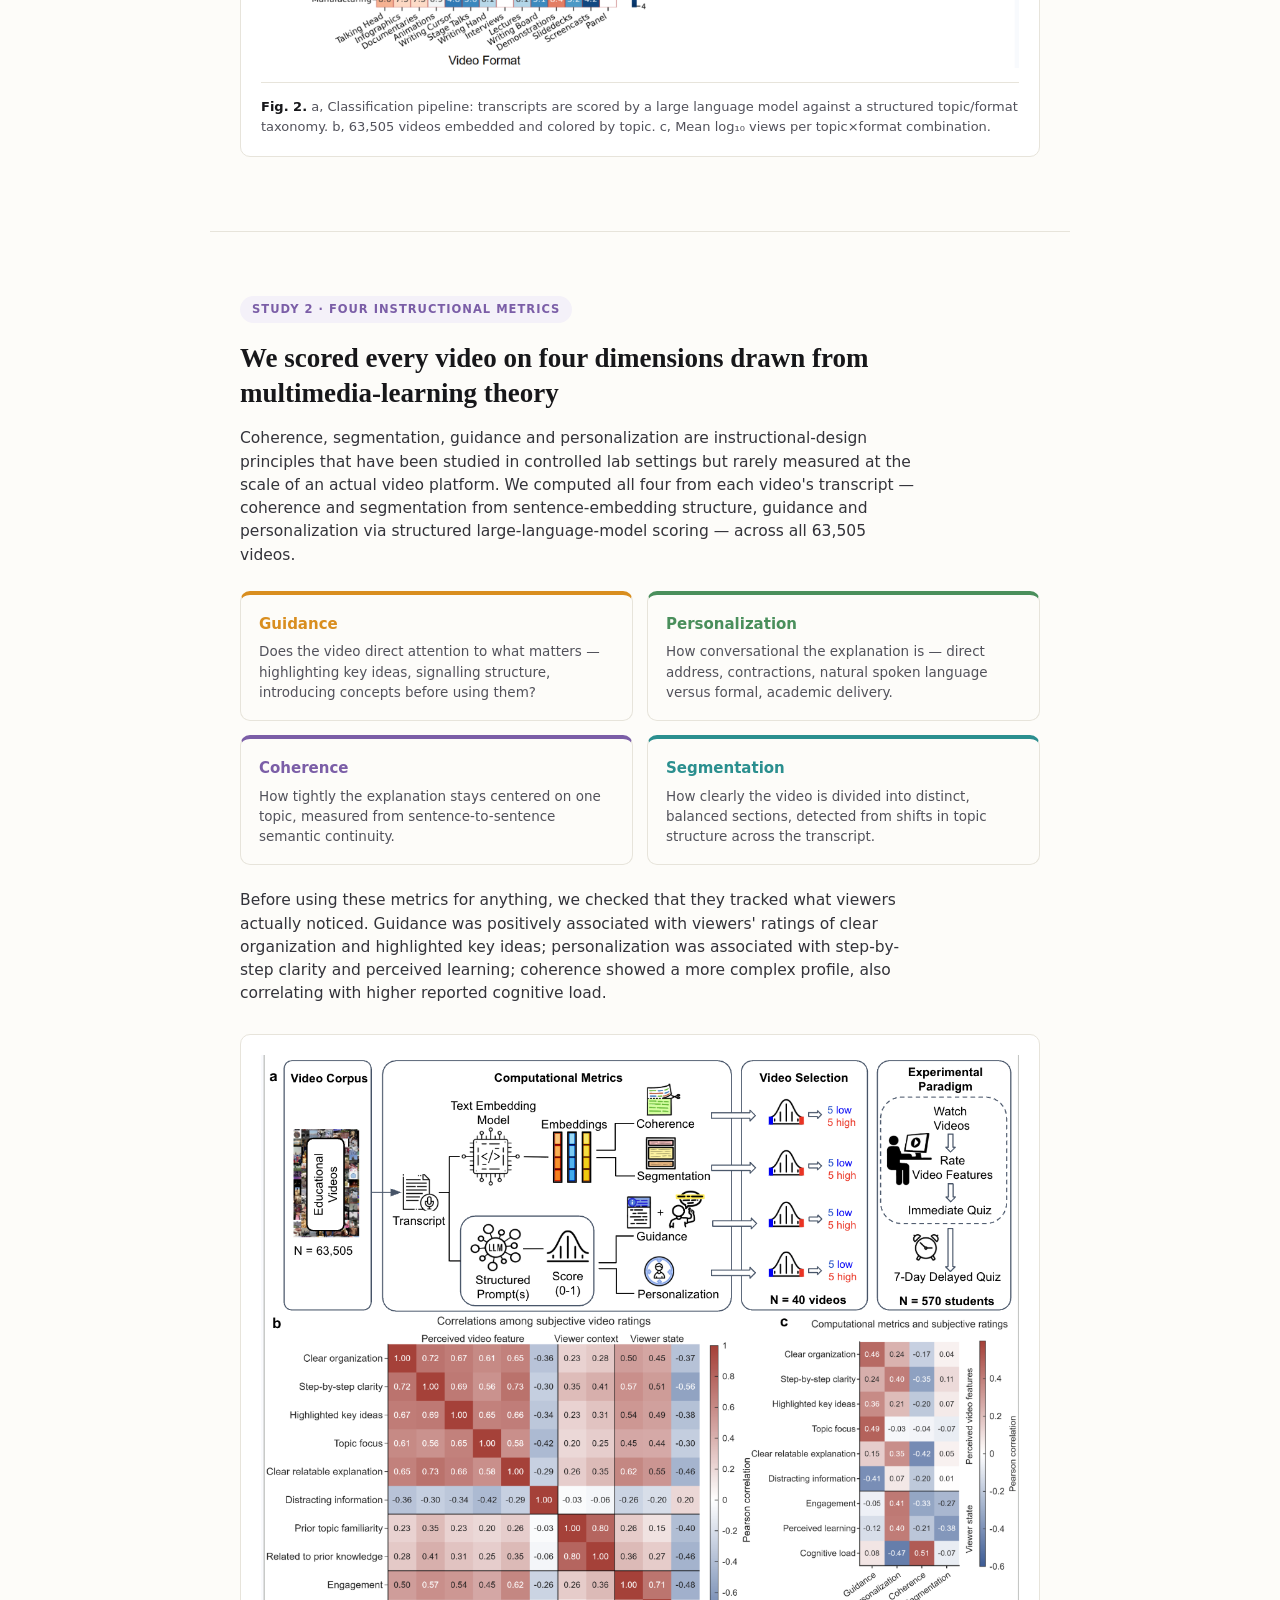
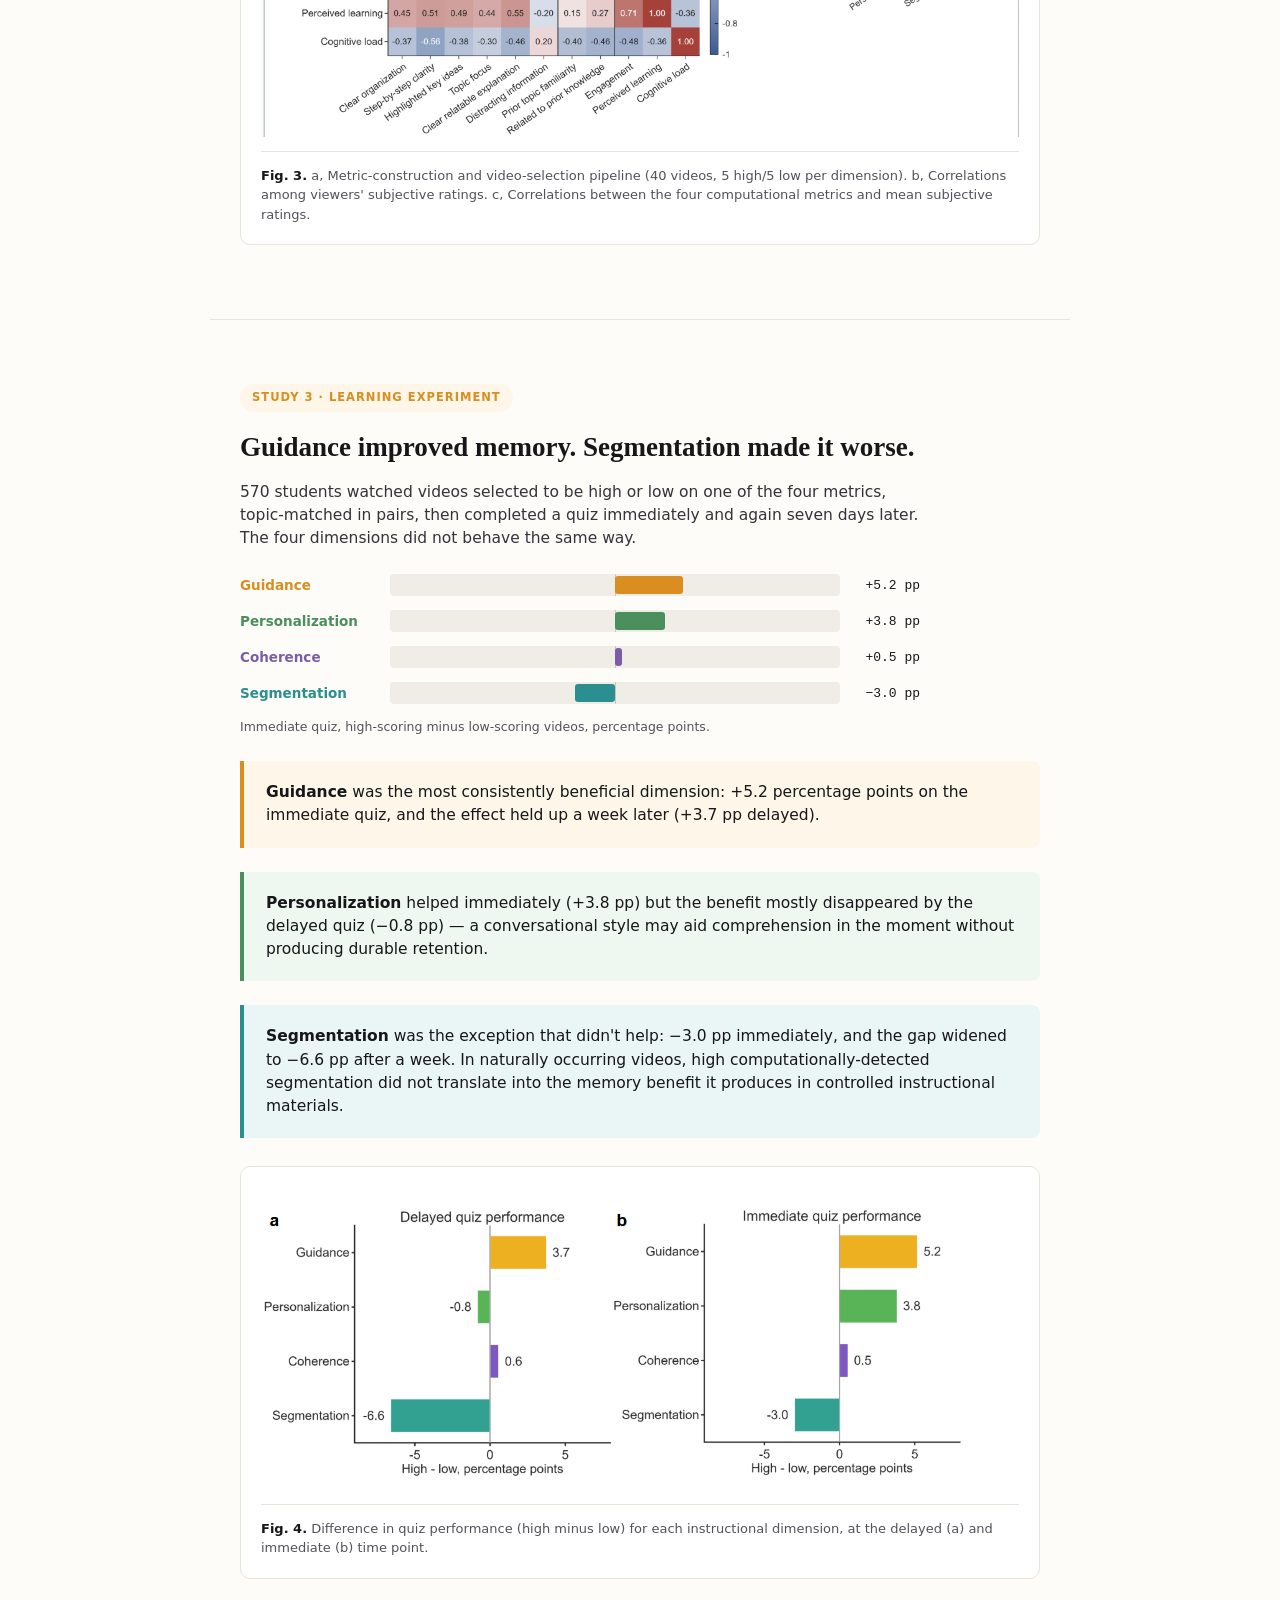
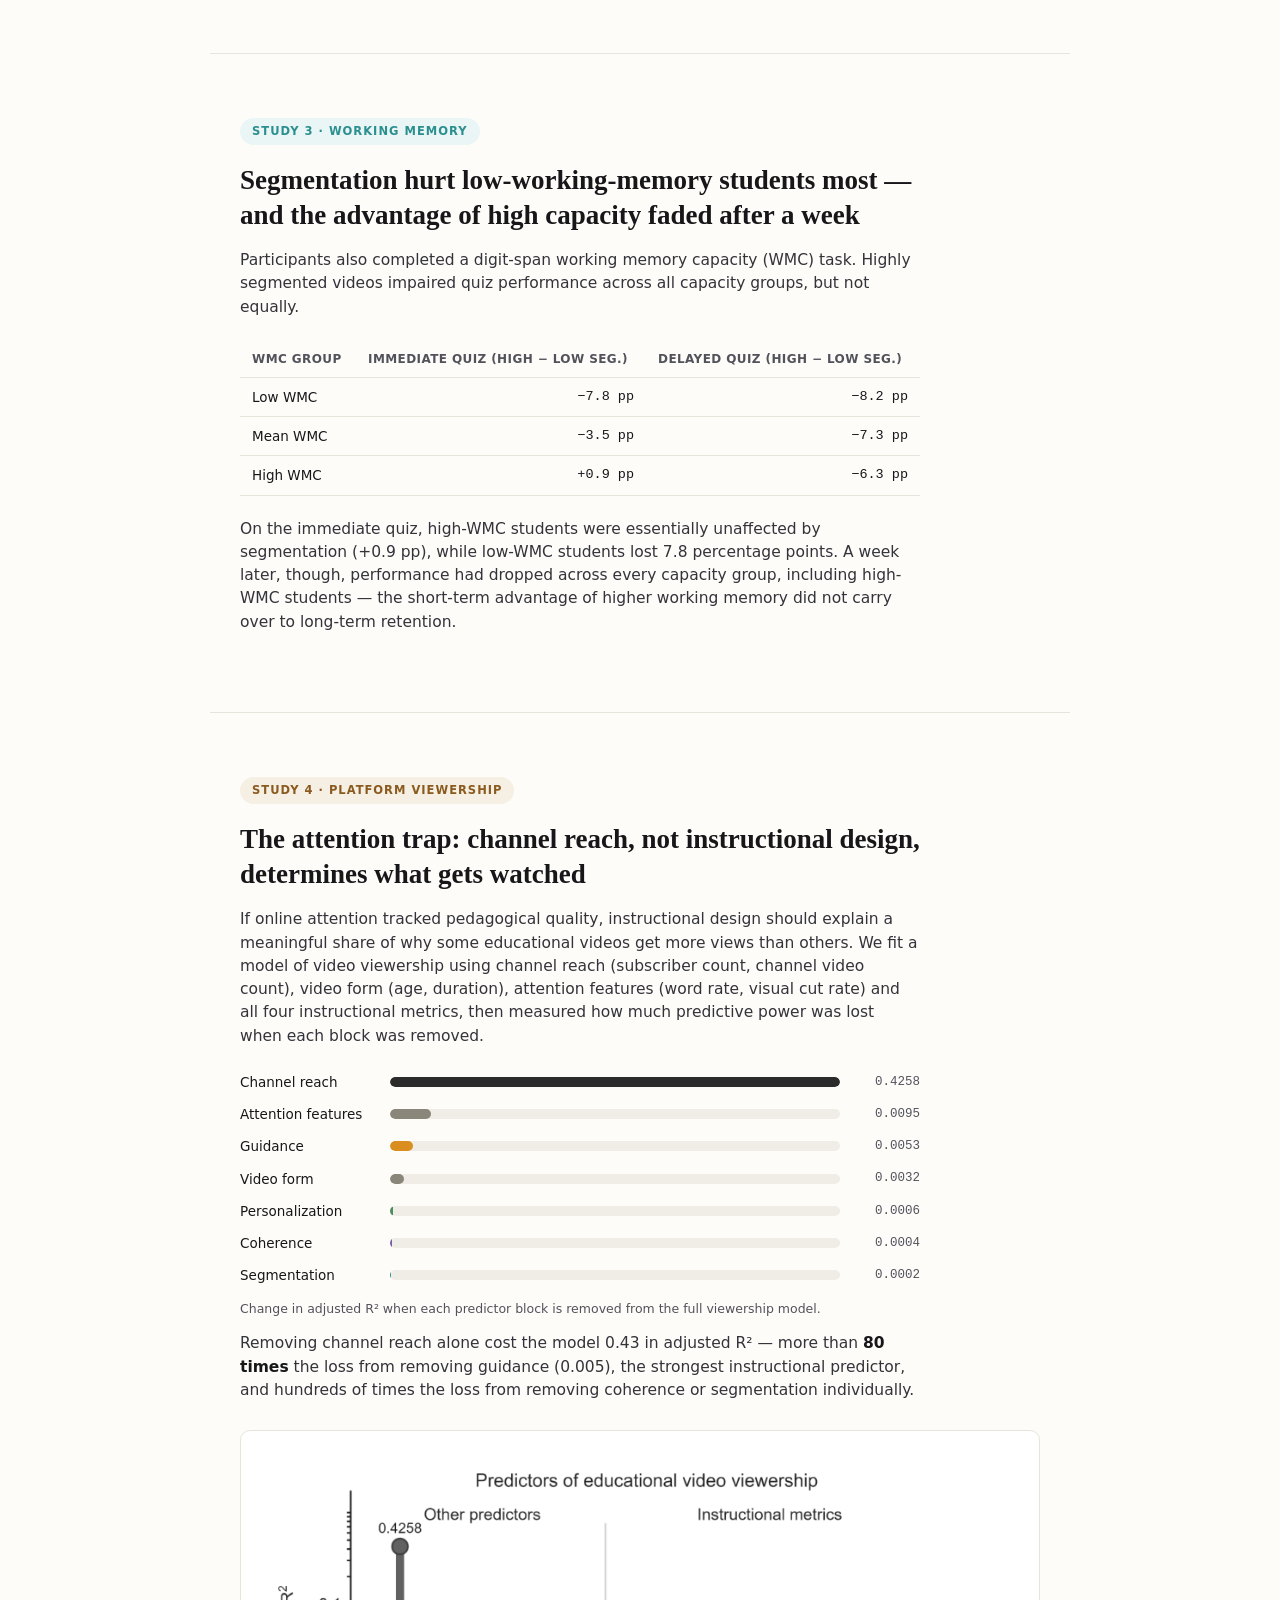
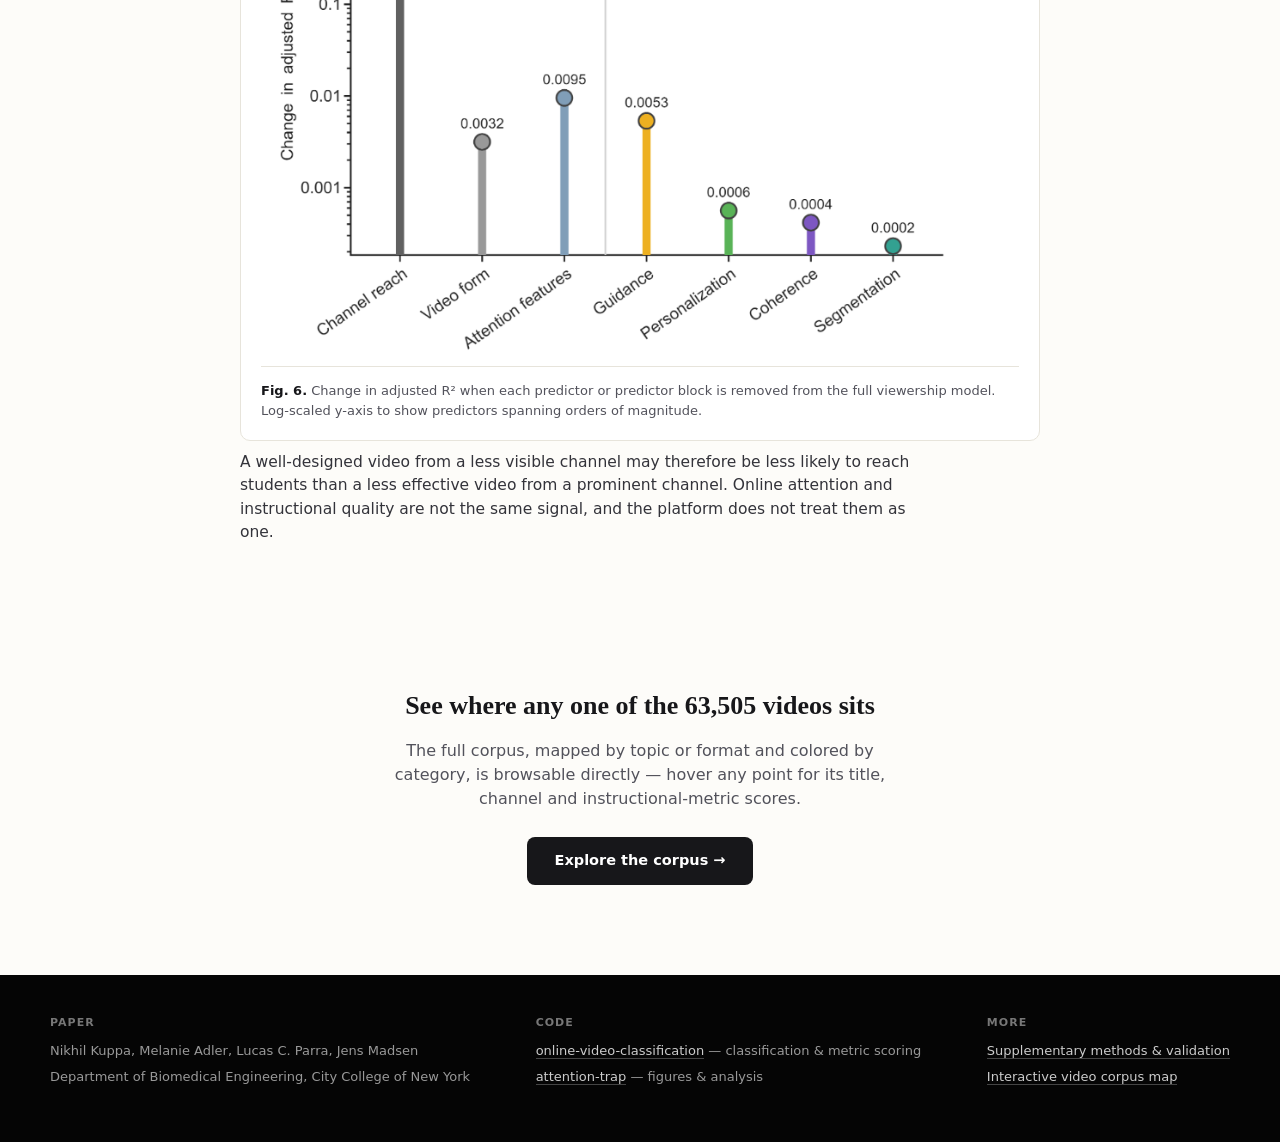
==== commit e5e076db: "Add a Supplementary page; center the hero stat numbers Supplementary Information (methods, validatio" ====
--- a/web_app/frontend/index.html
+++ b/web_app/frontend/index.html
@@ -4,389 +4,7 @@
 <meta charset="UTF-8">
 <meta name="viewport" content="width=device-width, initial-scale=1.0">
 <title>The Attention Trap in Online Education Videos</title>
-<style>
-    :root {
-        --font-serif: ui-serif, Georgia, Cambria, 'Times New Roman', Times, serif;
-        --font-sans: ui-sans-serif, system-ui, -apple-system, 'Segoe UI', sans-serif;
-        --font-mono: ui-monospace, 'SF Mono', 'Cascadia Code', 'Roboto Mono', Consolas, monospace;
-
-        /* The four instructional-design metrics each get a fixed color,
-           carried over from the paper's own figures (Figs. 4 and 6) -
-           color here means the same thing it means in the paper, not
-           decoration. */
-        --guidance: #d98e1f;
-        --personalization: #4a8f5c;
-        --coherence: #7b5ea7;
-        --segmentation: #2b8f8f;
-
-        --ink: #17171a;
-        --ink-soft: #52525b;
-        --paper: #fdfcf9;
-        --paper-raised: #ffffff;
-        --line: #e7e4db;
-    }
-
-    * { margin: 0; padding: 0; box-sizing: border-box; }
-
-    html { scroll-behavior: smooth; }
-
-    body {
-        background: var(--paper);
-        color: var(--ink);
-        font-family: var(--font-sans);
-        line-height: 1.5;
-    }
-
-    a { color: inherit; }
-
-    img { max-width: 100%; display: block; }
-
-    /* ---------- header, shared visual language with explore.html ---------- */
-    .header {
-        background: #050505;
-        padding: 18px 0;
-        border-bottom: 1px solid #1c1c1c;
-    }
-
-    .header-content {
-        max-width: 1180px;
-        margin: 0 auto;
-        display: flex;
-        justify-content: space-between;
-        align-items: center;
-        gap: 24px;
-        padding: 0 30px;
-        flex-wrap: wrap;
-    }
-
-    .header-text { min-width: 0; color: #e0e0e0; }
-
-    .eyebrow {
-        font-size: 10px;
-        font-weight: 600;
-        letter-spacing: 1.6px;
-        text-transform: uppercase;
-        color: #6a6a6a;
-        margin-bottom: 4px;
-    }
-
-    .title {
-        font-size: 18px;
-        font-weight: 500;
-        color: #f2f2f2;
-    }
-
-    .byline {
-        font-size: 11.5px;
-        color: #777;
-        margin-top: 5px;
-        display: flex;
-        gap: 8px;
-        flex-wrap: wrap;
-    }
-
-    .byline .sep { color: #444; }
-
-    .byline a {
-        color: #999;
-        text-decoration: none;
-        border-bottom: 1px solid #444;
-    }
-
-    .byline a:hover { color: #e0e0e0; border-color: #999; }
-
-    .page-nav {
-        display: flex;
-        gap: 2px;
-        background: #111;
-        padding: 3px;
-        border-radius: 7px;
-        border: 1px solid #222;
-        flex: 0 0 auto;
-    }
-
-    .page-nav a {
-        padding: 7px 16px;
-        border-radius: 5px;
-        font-size: 13px;
-        font-weight: 500;
-        text-decoration: none;
-        color: #777;
-        transition: background 0.15s, color 0.15s;
-    }
-
-    .page-nav a:hover { background: #1e1e1e; color: #ccc; }
-    .page-nav a.active { background: #e8e8e8; color: #0a0a0a; }
-
-    /* ---------- hero ---------- */
-    .hero {
-        max-width: 860px;
-        margin: 0 auto;
-        padding: 72px 30px 48px;
-        text-align: left;
-    }
-
-    .hero-kicker {
-        font-size: 12px;
-        font-weight: 700;
-        letter-spacing: 1.4px;
-        text-transform: uppercase;
-        color: var(--guidance);
-        margin-bottom: 18px;
-    }
-
-    .hero h1 {
-        font-family: var(--font-serif);
-        font-size: 42px;
-        line-height: 1.18;
-        font-weight: 600;
-        letter-spacing: -0.3px;
-        margin-bottom: 22px;
-    }
-
-    .hero p {
-        font-size: 17px;
-        color: var(--ink-soft);
-        max-width: 680px;
-    }
-
-    .stat-strip {
-        display: flex;
-        flex-wrap: wrap;
-        gap: 0;
-        max-width: 860px;
-        margin: 44px auto 0;
-        padding: 0 30px;
-        border-top: 1px solid var(--line);
-        border-bottom: 1px solid var(--line);
-    }
-
-    .stat-strip .stat {
-        flex: 1 1 160px;
-        padding: 20px 24px 20px 0;
-        border-right: 1px solid var(--line);
-    }
-
-    .stat-strip .stat:last-child { border-right: none; }
-
-    .stat-num {
-        font-family: var(--font-mono);
-        font-size: 26px;
-        font-weight: 600;
-    }
-
-    .stat-label {
-        font-size: 12px;
-        color: var(--ink-soft);
-        margin-top: 4px;
-    }
-
-    /* ---------- sections ---------- */
-    section.finding {
-        max-width: 860px;
-        margin: 0 auto;
-        padding: 64px 30px;
-        border-bottom: 1px solid var(--line);
-    }
-
-    section.finding:last-of-type { border-bottom: none; }
-
-    .finding-kicker {
-        display: inline-flex;
-        align-items: center;
-        gap: 8px;
-        font-size: 11.5px;
-        font-weight: 700;
-        letter-spacing: 1px;
-        text-transform: uppercase;
-        padding: 5px 12px;
-        border-radius: 20px;
-        margin-bottom: 18px;
-    }
-
-    .finding h2 {
-        font-family: var(--font-serif);
-        font-size: 27px;
-        font-weight: 600;
-        line-height: 1.3;
-        margin-bottom: 16px;
-        max-width: 680px;
-    }
-
-    .finding p {
-        font-size: 15.5px;
-        color: #33333a;
-        margin-bottom: 14px;
-        max-width: 680px;
-    }
-
-    .finding p strong { color: var(--ink); font-weight: 600; }
-
-    .finding figure {
-        margin: 28px 0 10px;
-        padding: 20px;
-        background: var(--paper-raised);
-        border: 1px solid var(--line);
-        border-radius: 10px;
-    }
-
-    .finding figcaption {
-        font-size: 13px;
-        color: var(--ink-soft);
-        margin-top: 14px;
-        padding-top: 14px;
-        border-top: 1px solid var(--line);
-    }
-
-    .finding figcaption b { color: var(--ink); }
-
-    .callout {
-        margin: 24px 0;
-        padding: 20px 22px;
-        border-left: 4px solid var(--guidance);
-        background: #fdf6e9;
-        border-radius: 0 8px 8px 0;
-        font-size: 15.5px;
-    }
-
-    .callout.c-personalization { border-color: var(--personalization); background: #eff7f1; }
-    .callout.c-coherence { border-color: var(--coherence); background: #f4f1f9; }
-    .callout.c-segmentation { border-color: var(--segmentation); background: #eaf6f6; }
-
-    /* survey mini-stat bars */
-    .mini-stats { display: flex; flex-direction: column; gap: 10px; margin: 22px 0; max-width: 680px; }
-    .mini-stat-row { display: flex; align-items: center; gap: 12px; }
-    .mini-stat-label { flex: 0 0 190px; font-size: 13.5px; color: var(--ink); }
-    .mini-stat-track { flex: 1; height: 10px; background: #efede5; border-radius: 5px; overflow: hidden; }
-    .mini-stat-fill { height: 100%; border-radius: 5px; background: var(--guidance); }
-    .mini-stat-pct { flex: 0 0 42px; text-align: right; font-family: var(--font-mono); font-size: 12.5px; color: var(--ink-soft); }
-
-    /* four-metric card grid */
-    .metric-grid {
-        display: grid;
-        grid-template-columns: repeat(2, 1fr);
-        gap: 14px;
-        margin: 24px 0;
-    }
-
-    .metric-card {
-        padding: 18px;
-        border-radius: 10px;
-        border: 1px solid var(--line);
-        border-top: 4px solid;
-    }
-
-    .metric-card.guidance { border-top-color: var(--guidance); }
-    .metric-card.personalization { border-top-color: var(--personalization); }
-    .metric-card.coherence { border-top-color: var(--coherence); }
-    .metric-card.segmentation { border-top-color: var(--segmentation); }
-
-    .metric-card h3 { font-size: 15px; font-weight: 700; margin-bottom: 6px; }
-    .metric-card.guidance h3 { color: var(--guidance); }
-    .metric-card.personalization h3 { color: var(--personalization); }
-    .metric-card.coherence h3 { color: var(--coherence); }
-    .metric-card.segmentation h3 { color: var(--segmentation); }
-    .metric-card p { font-size: 13.5px; color: var(--ink-soft); margin: 0; }
-
-    /* effect bars for Fig. 4 numbers */
-    .effect-list { display: flex; flex-direction: column; gap: 14px; margin: 24px 0; max-width: 680px; }
-    .effect-row { display: grid; grid-template-columns: 140px 1fr 70px; align-items: center; gap: 10px; }
-    .effect-name { font-size: 13.5px; font-weight: 600; }
-    .effect-track { position: relative; height: 22px; background: #efede5; border-radius: 4px; }
-    .effect-zero { position: absolute; left: 50%; top: 0; bottom: 0; width: 1px; background: #c9c5b8; }
-    .effect-bar { position: absolute; top: 2px; bottom: 2px; border-radius: 3px; }
-    .effect-val { font-family: var(--font-mono); font-size: 13px; text-align: right; }
-
-    /* viewership predictor bars (log scale, Fig. 6) */
-    .predictor-list { display: flex; flex-direction: column; gap: 12px; margin: 24px 0; max-width: 680px; }
-    .predictor-row { display: grid; grid-template-columns: 140px 1fr 70px; align-items: center; gap: 10px; }
-    .predictor-name { font-size: 13.5px; }
-    .predictor-track { height: 10px; background: #efede5; border-radius: 5px; overflow: hidden; }
-    .predictor-fill { height: 100%; border-radius: 5px; }
-    .predictor-val { font-family: var(--font-mono); font-size: 12.5px; text-align: right; color: var(--ink-soft); }
-
-    .wmc-table {
-        width: 100%;
-        max-width: 680px;
-        border-collapse: collapse;
-        margin: 22px 0;
-        font-size: 13.5px;
-    }
-    .wmc-table th, .wmc-table td {
-        text-align: left;
-        padding: 9px 12px;
-        border-bottom: 1px solid var(--line);
-    }
-    .wmc-table th { color: var(--ink-soft); font-weight: 600; font-size: 12px; text-transform: uppercase; letter-spacing: 0.4px; }
-    .wmc-table td.num { font-family: var(--font-mono); text-align: right; }
-
-    .cta {
-        max-width: 860px;
-        margin: 0 auto;
-        padding: 64px 30px 90px;
-        text-align: center;
-    }
-
-    .cta h2 {
-        font-family: var(--font-serif);
-        font-size: 26px;
-        margin-bottom: 14px;
-    }
-
-    .cta p { color: var(--ink-soft); max-width: 520px; margin: 0 auto 26px; }
-
-    .cta-btn {
-        display: inline-block;
-        padding: 13px 28px;
-        background: var(--ink);
-        color: #fff;
-        text-decoration: none;
-        border-radius: 8px;
-        font-size: 14.5px;
-        font-weight: 600;
-        transition: background 0.15s;
-    }
-
-    .cta-btn:hover { background: #000; }
-
-    footer {
-        background: #050505;
-        color: #999;
-        padding: 40px 30px 50px;
-        font-size: 13px;
-    }
-
-    footer .footer-inner {
-        max-width: 1180px;
-        margin: 0 auto;
-        display: flex;
-        flex-wrap: wrap;
-        justify-content: space-between;
-        gap: 24px;
-    }
-
-    footer a { color: #ccc; text-decoration: none; border-bottom: 1px solid #444; }
-    footer a:hover { color: #fff; border-color: #999; }
-
-    footer .footer-col h4 {
-        color: #777;
-        font-size: 11px;
-        text-transform: uppercase;
-        letter-spacing: 1px;
-        margin-bottom: 10px;
-    }
-
-    footer .footer-col div { margin-bottom: 6px; }
-
-    @media (max-width: 680px) {
-        .hero h1 { font-size: 30px; }
-        .metric-grid { grid-template-columns: 1fr; }
-        .mini-stat-label { flex-basis: 130px; font-size: 12.5px; }
-        .effect-row, .predictor-row { grid-template-columns: 96px 1fr 54px; }
-        .header-content { padding: 0 18px; }
-        .hero, section.finding, .cta { padding-left: 18px; padding-right: 18px; }
-    }
-</style>
+<link rel="stylesheet" href="findings.css">
 </head>
 <body>
 
@@ -403,6 +21,7 @@
         </div>
         <div class="page-nav">
             <a href="index.html" class="active">Findings</a>
+            <a href="supplementary.html">Supplementary</a>
             <a href="explore.html">Explore the data</a>
         </div>
     </div>
@@ -655,7 +274,8 @@
             <div><a href="https://github.com/nikhilkuppa/attention-trap" target="_blank" rel="noopener">attention-trap</a> &mdash; figures &amp; analysis</div>
         </div>
         <div class="footer-col">
-            <h4>Explore</h4>
+            <h4>More</h4>
+            <div><a href="supplementary.html">Supplementary methods &amp; validation</a></div>
             <div><a href="explore.html">Interactive video corpus map</a></div>
         </div>
     </div>
--- a/web_app/frontend/findings.css
+++ b/web_app/frontend/findings.css
@@ -0,0 +1,390 @@
+    :root {
+        --font-serif: ui-serif, Georgia, Cambria, 'Times New Roman', Times, serif;
+        --font-sans: ui-sans-serif, system-ui, -apple-system, 'Segoe UI', sans-serif;
+        --font-mono: ui-monospace, 'SF Mono', 'Cascadia Code', 'Roboto Mono', Consolas, monospace;
+
+        /* The four instructional-design metrics each get a fixed color,
+           carried over from the paper's own figures (Figs. 4 and 6) -
+           color here means the same thing it means in the paper, not
+           decoration. */
+        --guidance: #d98e1f;
+        --personalization: #4a8f5c;
+        --coherence: #7b5ea7;
+        --segmentation: #2b8f8f;
+
+        --ink: #17171a;
+        --ink-soft: #52525b;
+        --paper: #fdfcf9;
+        --paper-raised: #ffffff;
+        --line: #e7e4db;
+    }
+
+    * { margin: 0; padding: 0; box-sizing: border-box; }
+
+    html { scroll-behavior: smooth; }
+
+    body {
+        background: var(--paper);
+        color: var(--ink);
+        font-family: var(--font-sans);
+        line-height: 1.5;
+    }
+
+    a { color: inherit; }
+
+    img { max-width: 100%; display: block; }
+
+    /* ---------- header, shared visual language with explore.html ---------- */
+    .header {
+        background: #050505;
+        padding: 18px 0;
+        border-bottom: 1px solid #1c1c1c;
+    }
+
+    .header-content {
+        max-width: 1180px;
+        margin: 0 auto;
+        display: flex;
+        justify-content: space-between;
+        align-items: center;
+        gap: 24px;
+        padding: 0 30px;
+        flex-wrap: wrap;
+    }
+
+    .header-text { min-width: 0; color: #e0e0e0; }
+
+    .eyebrow {
+        font-size: 10px;
+        font-weight: 600;
+        letter-spacing: 1.6px;
+        text-transform: uppercase;
+        color: #6a6a6a;
+        margin-bottom: 4px;
+    }
+
+    .title {
+        font-size: 18px;
+        font-weight: 500;
+        color: #f2f2f2;
+    }
+
+    .byline {
+        font-size: 11.5px;
+        color: #777;
+        margin-top: 5px;
+        display: flex;
+        gap: 8px;
+        flex-wrap: wrap;
+    }
+
+    .byline .sep { color: #444; }
+
+    .byline a {
+        color: #999;
+        text-decoration: none;
+        border-bottom: 1px solid #444;
+    }
+
+    .byline a:hover { color: #e0e0e0; border-color: #999; }
+
+    .page-nav {
+        display: flex;
+        gap: 2px;
+        background: #111;
+        padding: 3px;
+        border-radius: 7px;
+        border: 1px solid #222;
+        flex: 0 0 auto;
+    }
+
+    .page-nav a {
+        padding: 7px 16px;
+        border-radius: 5px;
+        font-size: 13px;
+        font-weight: 500;
+        text-decoration: none;
+        color: #777;
+        transition: background 0.15s, color 0.15s;
+    }
+
+    .page-nav a:hover { background: #1e1e1e; color: #ccc; }
+    .page-nav a.active { background: #e8e8e8; color: #0a0a0a; }
+
+    /* ---------- hero ---------- */
+    .hero {
+        max-width: 860px;
+        margin: 0 auto;
+        padding: 72px 30px 48px;
+        text-align: left;
+    }
+
+    .hero-kicker {
+        font-size: 12px;
+        font-weight: 700;
+        letter-spacing: 1.4px;
+        text-transform: uppercase;
+        color: var(--guidance);
+        margin-bottom: 18px;
+    }
+
+    .hero h1 {
+        font-family: var(--font-serif);
+        font-size: 42px;
+        line-height: 1.18;
+        font-weight: 600;
+        letter-spacing: -0.3px;
+        margin-bottom: 22px;
+    }
+
+    .hero p {
+        font-size: 17px;
+        color: var(--ink-soft);
+        max-width: 680px;
+    }
+
+    .stat-strip {
+        display: flex;
+        flex-wrap: wrap;
+        gap: 0;
+        max-width: 860px;
+        margin: 44px auto 0;
+        padding: 0 30px;
+        border-top: 1px solid var(--line);
+        border-bottom: 1px solid var(--line);
+    }
+
+    .stat-strip .stat {
+        flex: 1 1 160px;
+        padding: 20px 24px;
+        border-right: 1px solid var(--line);
+        text-align: center;
+    }
+
+    .stat-strip .stat:last-child { border-right: none; }
+
+    .stat-num {
+        font-family: var(--font-mono);
+        font-size: 26px;
+        font-weight: 600;
+    }
+
+    .stat-label {
+        font-size: 12px;
+        color: var(--ink-soft);
+        margin-top: 4px;
+    }
+
+    /* ---------- sections ---------- */
+    section.finding {
+        max-width: 860px;
+        margin: 0 auto;
+        padding: 64px 30px;
+        border-bottom: 1px solid var(--line);
+    }
+
+    section.finding:last-of-type { border-bottom: none; }
+
+    .finding-kicker {
+        display: inline-flex;
+        align-items: center;
+        gap: 8px;
+        font-size: 11.5px;
+        font-weight: 700;
+        letter-spacing: 1px;
+        text-transform: uppercase;
+        padding: 5px 12px;
+        border-radius: 20px;
+        margin-bottom: 18px;
+    }
+
+    .finding h2 {
+        font-family: var(--font-serif);
+        font-size: 27px;
+        font-weight: 600;
+        line-height: 1.3;
+        margin-bottom: 16px;
+        max-width: 680px;
+    }
+
+    .finding p {
+        font-size: 15.5px;
+        color: #33333a;
+        margin-bottom: 14px;
+        max-width: 680px;
+    }
+
+    .finding p strong { color: var(--ink); font-weight: 600; }
+
+    .finding figure {
+        margin: 28px 0 10px;
+        padding: 20px;
+        background: var(--paper-raised);
+        border: 1px solid var(--line);
+        border-radius: 10px;
+    }
+
+    .finding figcaption {
+        font-size: 13px;
+        color: var(--ink-soft);
+        margin-top: 14px;
+        padding-top: 14px;
+        border-top: 1px solid var(--line);
+    }
+
+    .finding figcaption b { color: var(--ink); }
+
+    .callout {
+        margin: 24px 0;
+        padding: 20px 22px;
+        border-left: 4px solid var(--guidance);
+        background: #fdf6e9;
+        border-radius: 0 8px 8px 0;
+        font-size: 15.5px;
+    }
+
+    .callout.c-personalization { border-color: var(--personalization); background: #eff7f1; }
+    .callout.c-coherence { border-color: var(--coherence); background: #f4f1f9; }
+    .callout.c-segmentation { border-color: var(--segmentation); background: #eaf6f6; }
+
+    /* survey mini-stat bars */
+    .mini-stats { display: flex; flex-direction: column; gap: 10px; margin: 22px 0; max-width: 680px; }
+    .mini-stat-row { display: flex; align-items: center; gap: 12px; }
+    .mini-stat-label { flex: 0 0 190px; font-size: 13.5px; color: var(--ink); }
+    .mini-stat-track { flex: 1; height: 10px; background: #efede5; border-radius: 5px; overflow: hidden; }
+    .mini-stat-fill { height: 100%; border-radius: 5px; background: var(--guidance); }
+    .mini-stat-pct { flex: 0 0 42px; text-align: right; font-family: var(--font-mono); font-size: 12.5px; color: var(--ink-soft); }
+
+    /* four-metric card grid */
+    .metric-grid {
+        display: grid;
+        grid-template-columns: repeat(2, 1fr);
+        gap: 14px;
+        margin: 24px 0;
+    }
+
+    .metric-card {
+        padding: 18px;
+        border-radius: 10px;
+        border: 1px solid var(--line);
+        border-top: 4px solid;
+    }
+
+    .metric-card.guidance { border-top-color: var(--guidance); }
+    .metric-card.personalization { border-top-color: var(--personalization); }
+    .metric-card.coherence { border-top-color: var(--coherence); }
+    .metric-card.segmentation { border-top-color: var(--segmentation); }
+
+    .metric-card h3 { font-size: 15px; font-weight: 700; margin-bottom: 6px; }
+    .metric-card.guidance h3 { color: var(--guidance); }
+    .metric-card.personalization h3 { color: var(--personalization); }
+    .metric-card.coherence h3 { color: var(--coherence); }
+    .metric-card.segmentation h3 { color: var(--segmentation); }
+    .metric-card p { font-size: 13.5px; color: var(--ink-soft); margin: 0; }
+
+    code {
+        font-family: var(--font-mono);
+        font-size: 0.93em;
+        background: #f1efe6;
+        padding: 1px 5px;
+        border-radius: 4px;
+    }
+
+    /* effect bars for Fig. 4 numbers */
+    .effect-list { display: flex; flex-direction: column; gap: 14px; margin: 24px 0; max-width: 680px; }
+    .effect-row { display: grid; grid-template-columns: 140px 1fr 70px; align-items: center; gap: 10px; }
+    .effect-name { font-size: 13.5px; font-weight: 600; }
+    .effect-track { position: relative; height: 22px; background: #efede5; border-radius: 4px; }
+    .effect-zero { position: absolute; left: 50%; top: 0; bottom: 0; width: 1px; background: #c9c5b8; }
+    .effect-bar { position: absolute; top: 2px; bottom: 2px; border-radius: 3px; }
+    .effect-val { font-family: var(--font-mono); font-size: 13px; text-align: right; }
+
+    /* viewership predictor bars (log scale, Fig. 6) */
+    .predictor-list { display: flex; flex-direction: column; gap: 12px; margin: 24px 0; max-width: 680px; }
+    .predictor-row { display: grid; grid-template-columns: 140px 1fr 70px; align-items: center; gap: 10px; }
+    .predictor-name { font-size: 13.5px; }
+    .predictor-track { height: 10px; background: #efede5; border-radius: 5px; overflow: hidden; }
+    .predictor-fill { height: 100%; border-radius: 5px; }
+    .predictor-val { font-family: var(--font-mono); font-size: 12.5px; text-align: right; color: var(--ink-soft); }
+
+    .wmc-table {
+        width: 100%;
+        max-width: 680px;
+        border-collapse: collapse;
+        margin: 22px 0;
+        font-size: 13.5px;
+    }
+    .wmc-table th, .wmc-table td {
+        text-align: left;
+        padding: 9px 12px;
+        border-bottom: 1px solid var(--line);
+    }
+    .wmc-table th { color: var(--ink-soft); font-weight: 600; font-size: 12px; text-transform: uppercase; letter-spacing: 0.4px; }
+    .wmc-table td.num { font-family: var(--font-mono); text-align: right; }
+
+    .cta {
+        max-width: 860px;
+        margin: 0 auto;
+        padding: 64px 30px 90px;
+        text-align: center;
+    }
+
+    .cta h2 {
+        font-family: var(--font-serif);
+        font-size: 26px;
+        margin-bottom: 14px;
+    }
+
+    .cta p { color: var(--ink-soft); max-width: 520px; margin: 0 auto 26px; }
+
+    .cta-btn {
+        display: inline-block;
+        padding: 13px 28px;
+        background: var(--ink);
+        color: #fff;
+        text-decoration: none;
+        border-radius: 8px;
+        font-size: 14.5px;
+        font-weight: 600;
+        transition: background 0.15s;
+    }
+
+    .cta-btn:hover { background: #000; }
+
+    footer {
+        background: #050505;
+        color: #999;
+        padding: 40px 30px 50px;
+        font-size: 13px;
+    }
+
+    footer .footer-inner {
+        max-width: 1180px;
+        margin: 0 auto;
+        display: flex;
+        flex-wrap: wrap;
+        justify-content: space-between;
+        gap: 24px;
+    }
+
+    footer a { color: #ccc; text-decoration: none; border-bottom: 1px solid #444; }
+    footer a:hover { color: #fff; border-color: #999; }
+
+    footer .footer-col h4 {
+        color: #777;
+        font-size: 11px;
+        text-transform: uppercase;
+        letter-spacing: 1px;
+        margin-bottom: 10px;
+    }
+
+    footer .footer-col div { margin-bottom: 6px; }
+
+    @media (max-width: 680px) {
+        .hero h1 { font-size: 30px; }
+        .metric-grid { grid-template-columns: 1fr; }
+        .mini-stat-label { flex-basis: 130px; font-size: 12.5px; }
+        .effect-row, .predictor-row { grid-template-columns: 96px 1fr 54px; }
+        .header-content { padding: 0 18px; }
+        .hero, section.finding, .cta { padding-left: 18px; padding-right: 18px; }
+    }
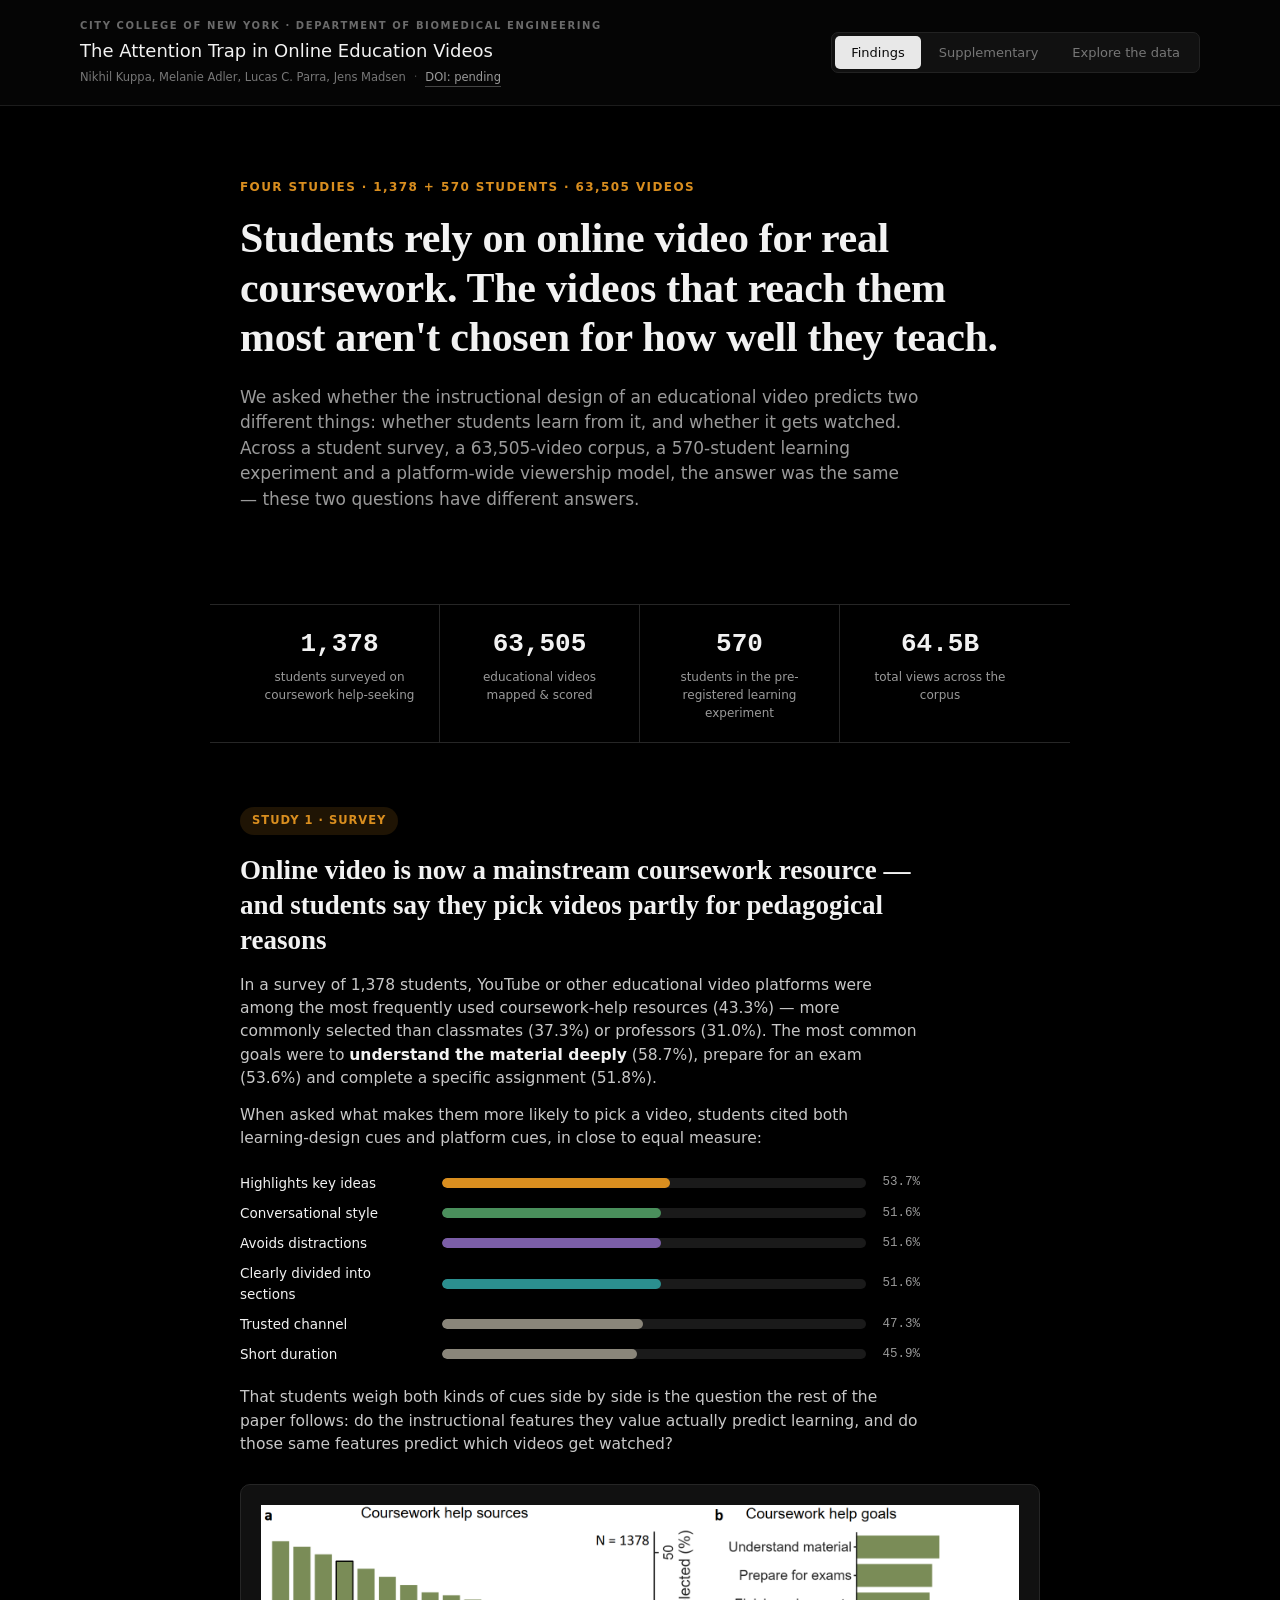
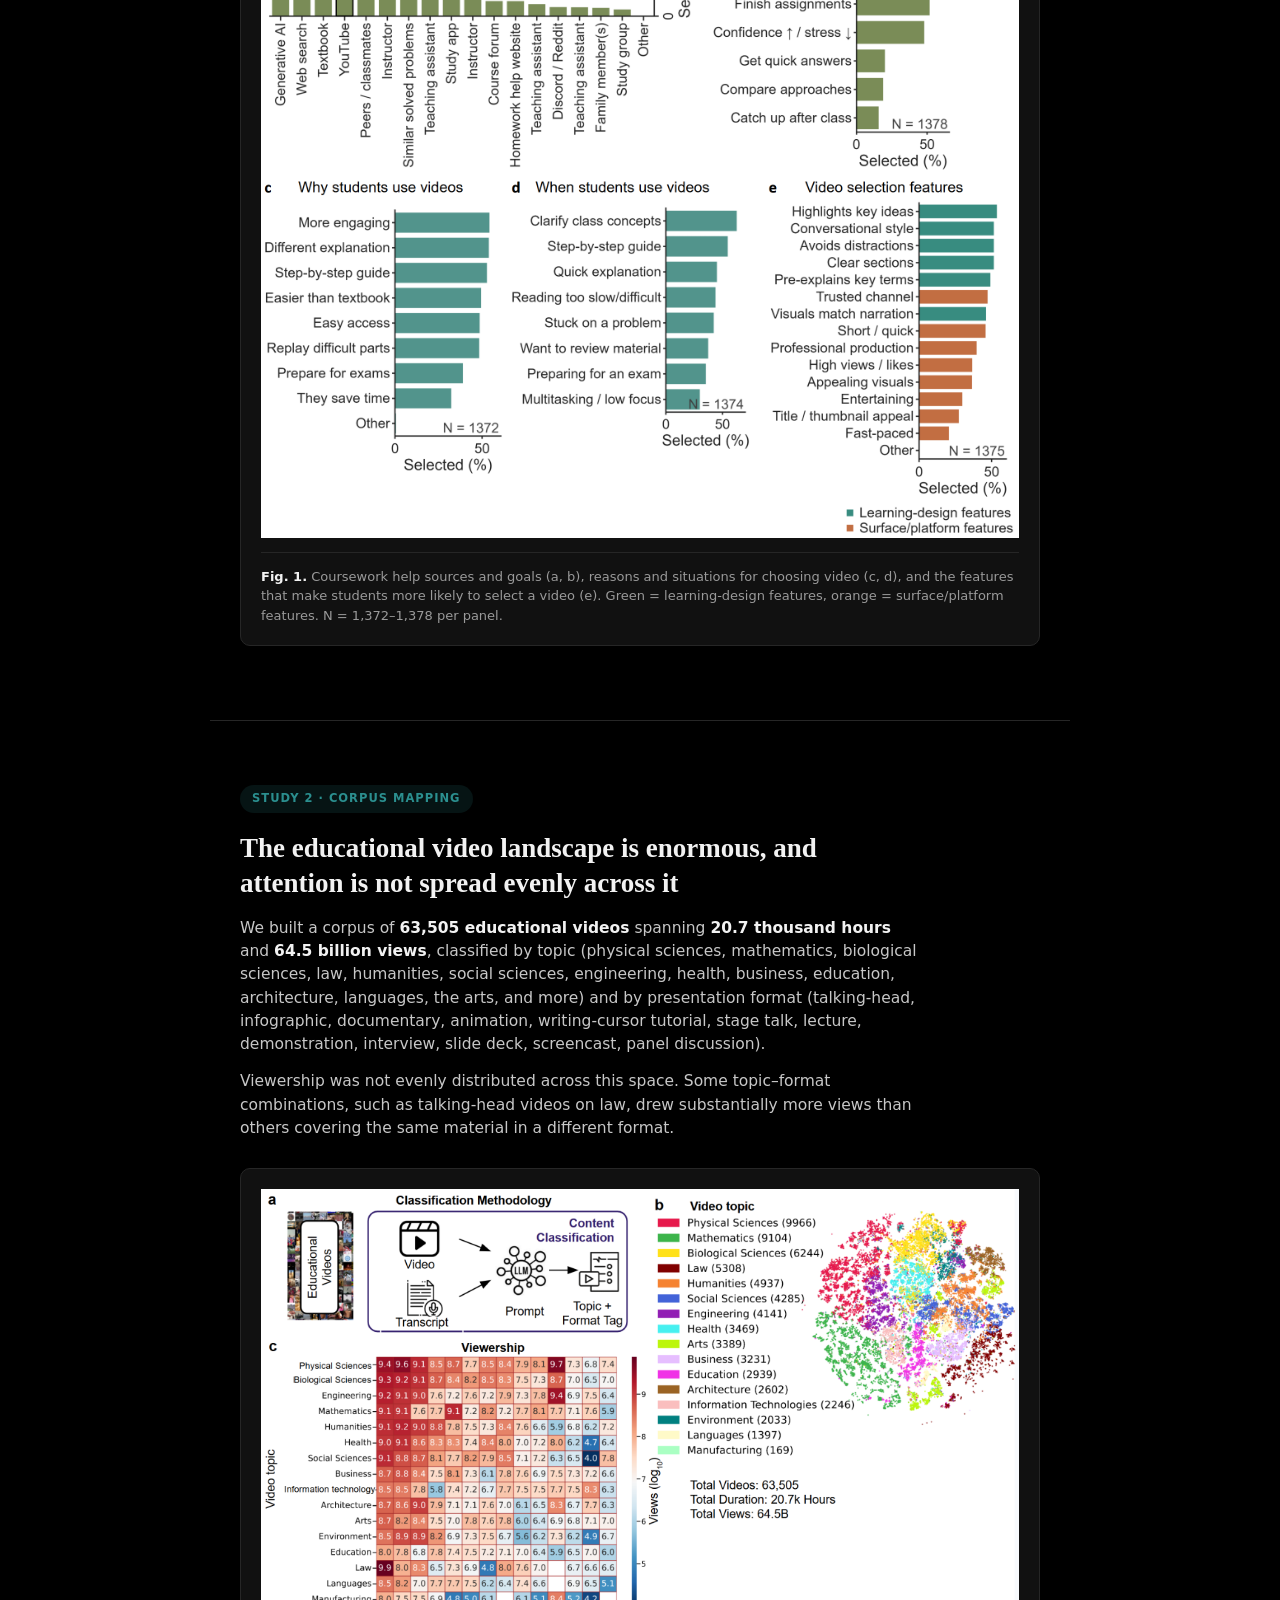
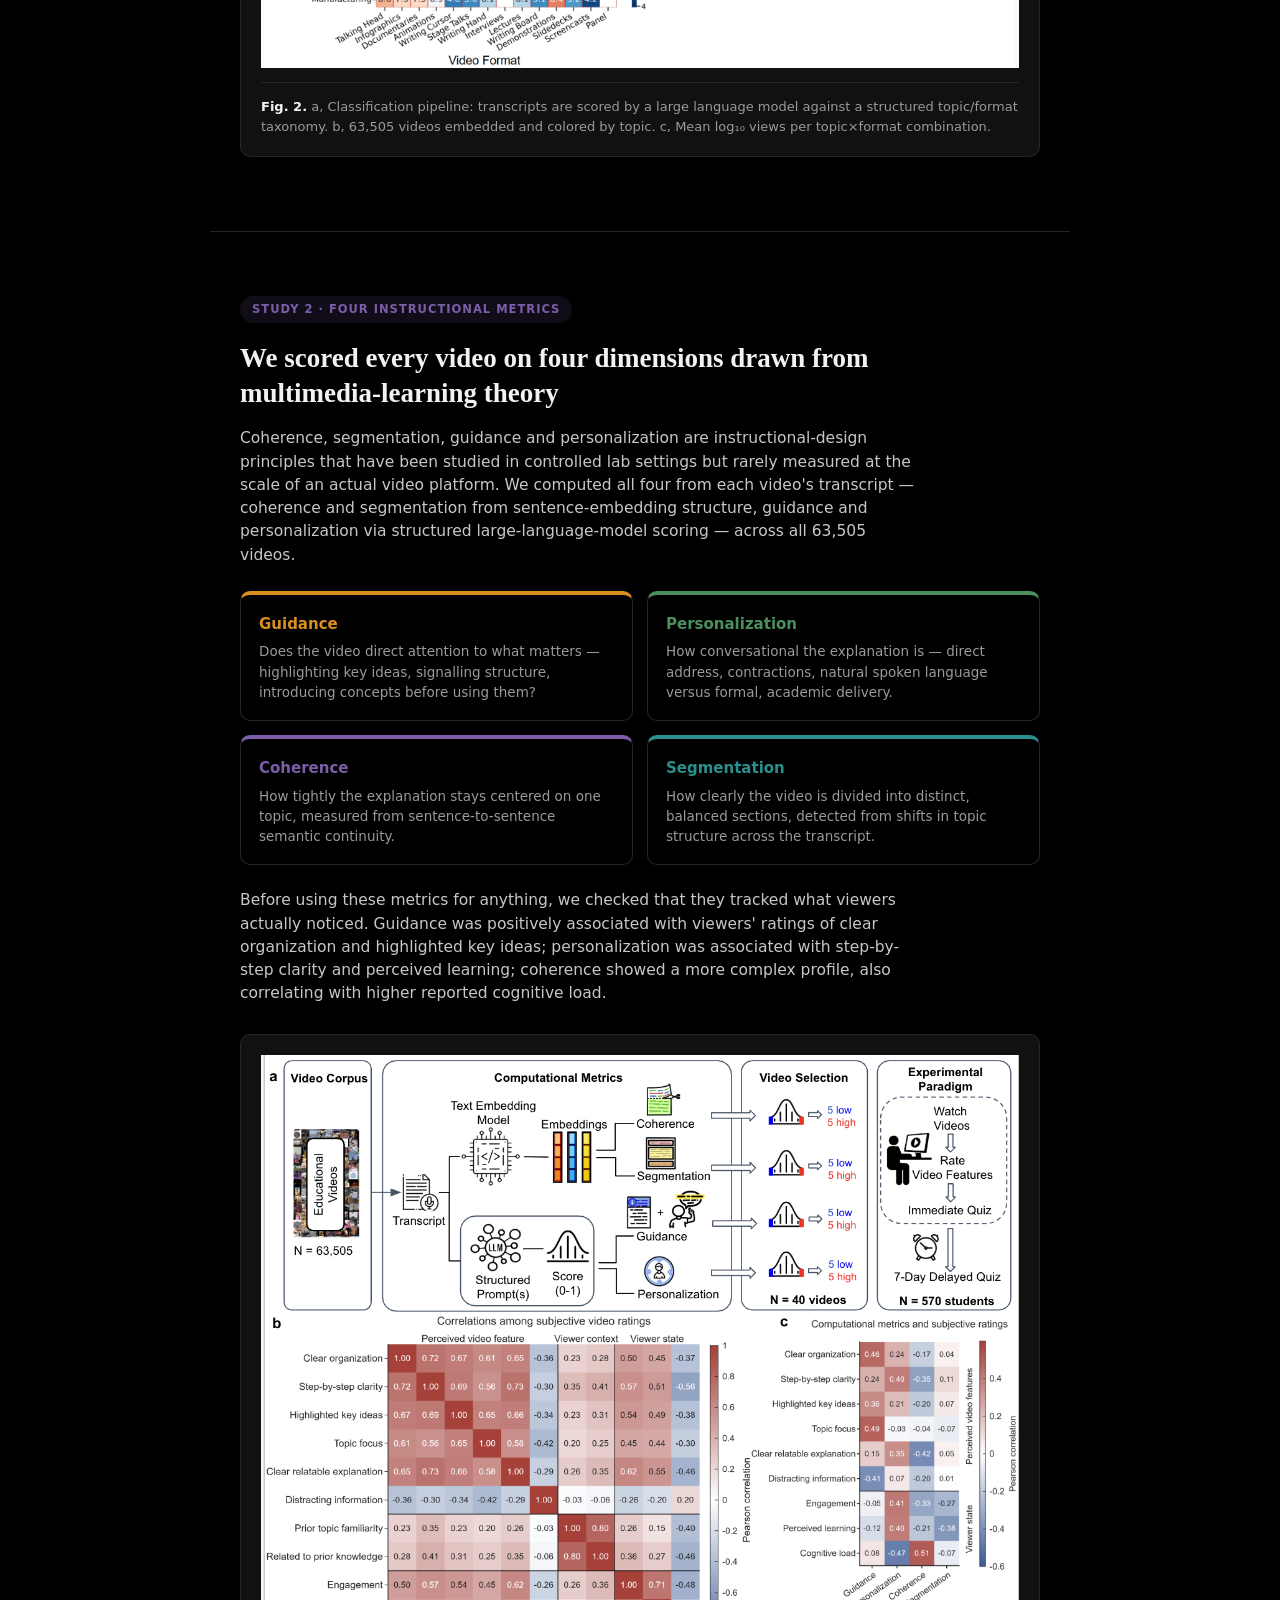
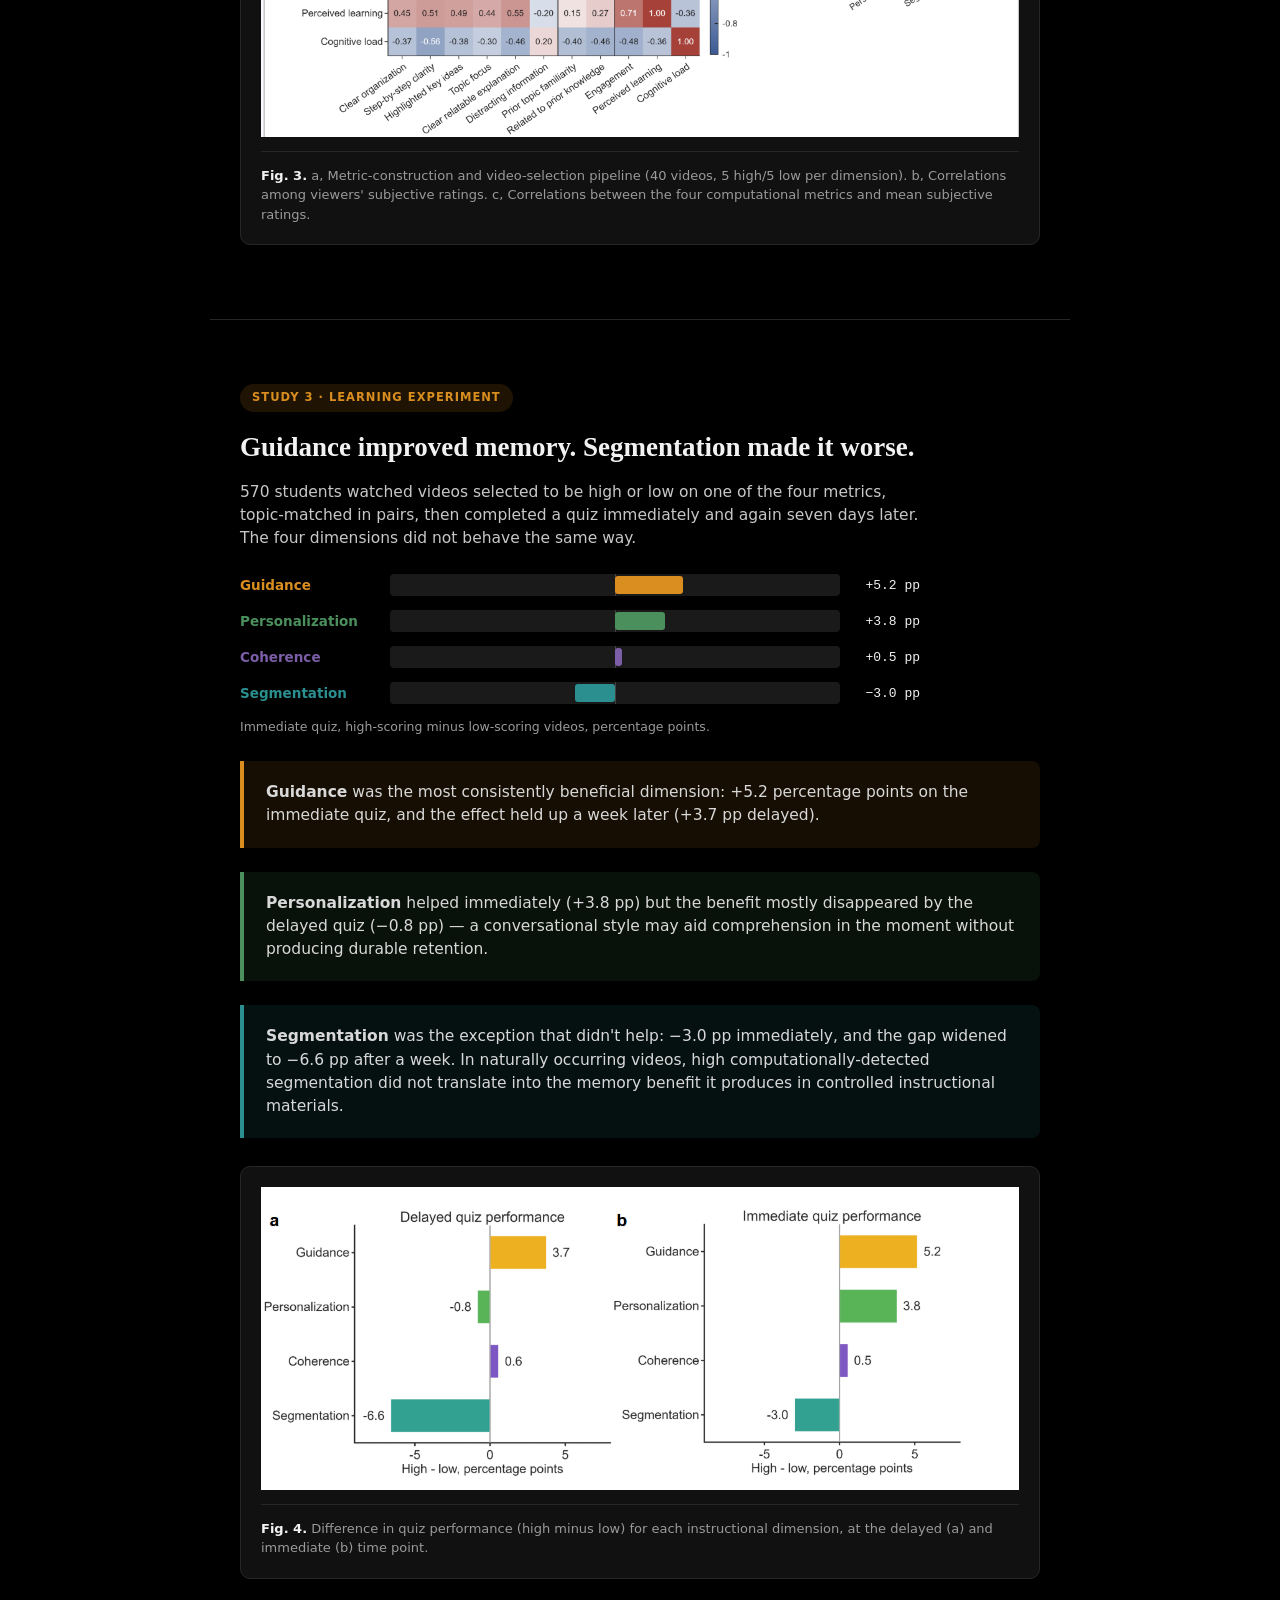
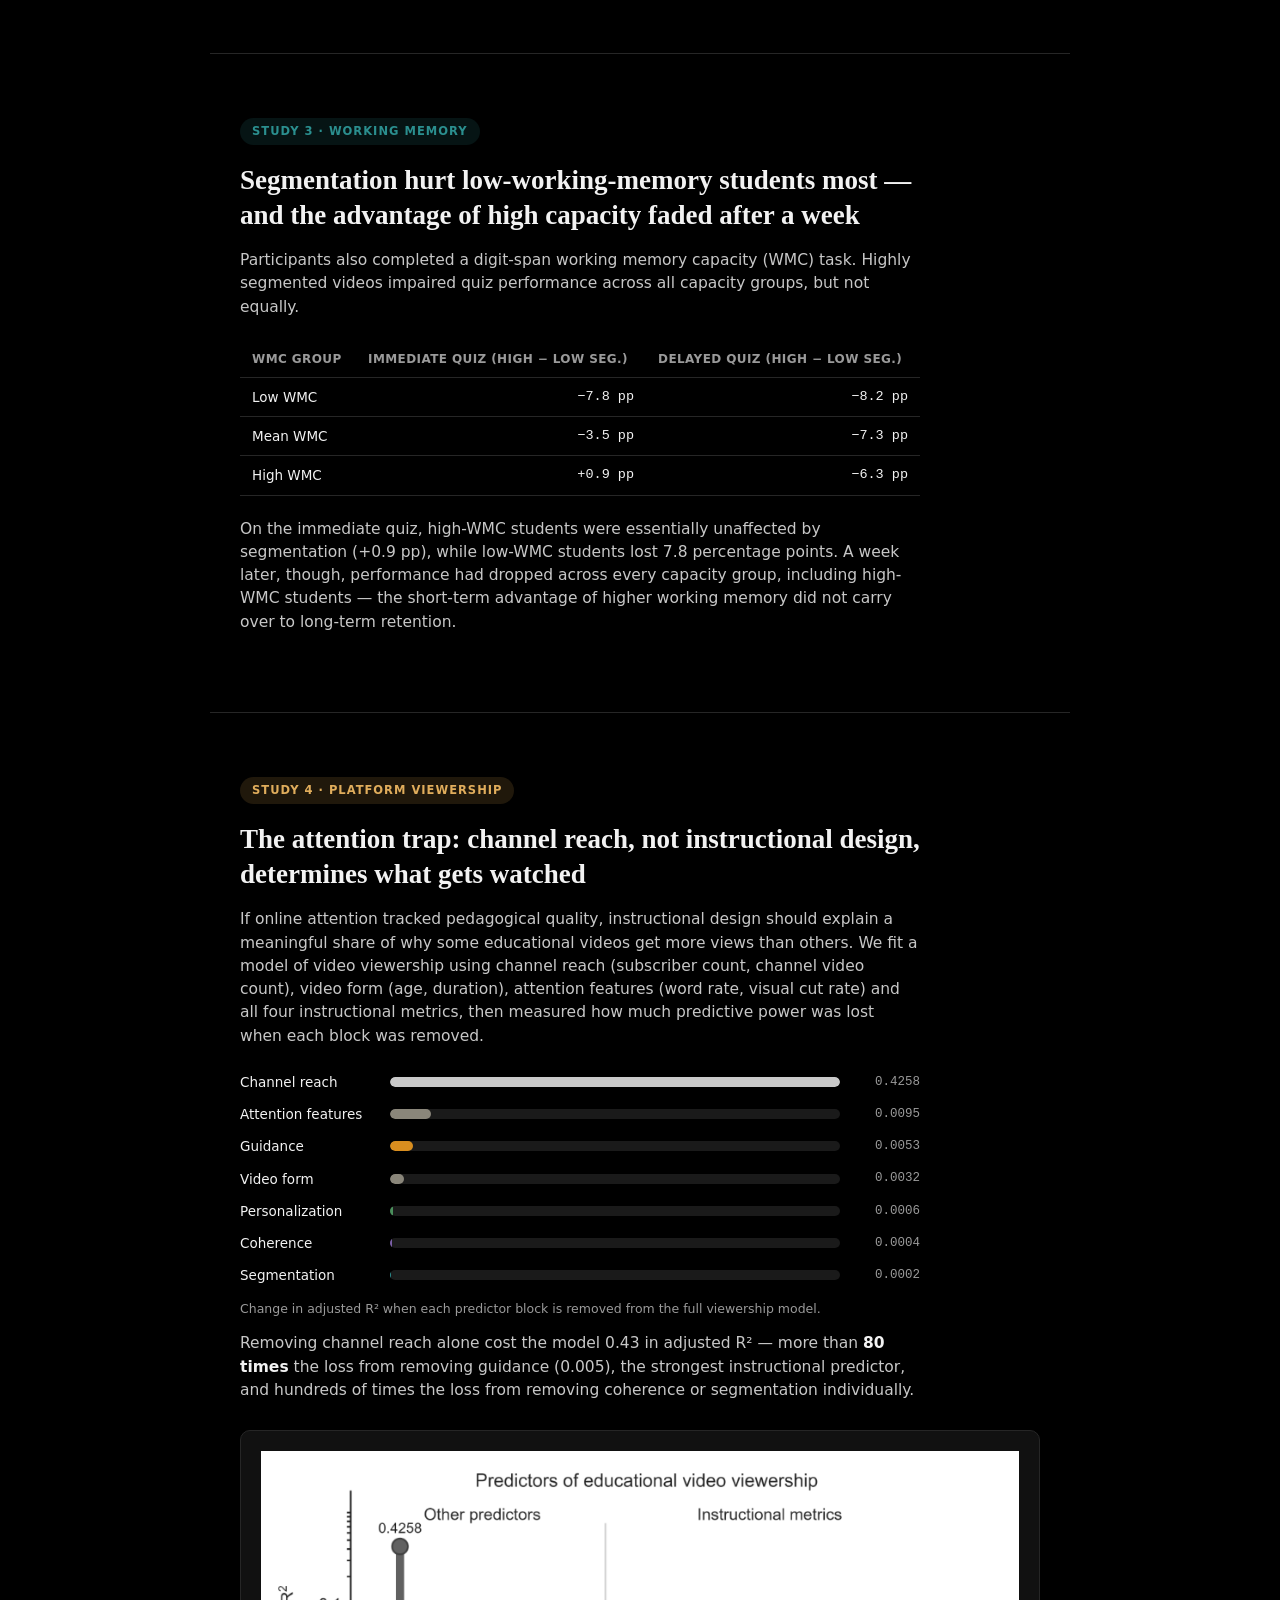
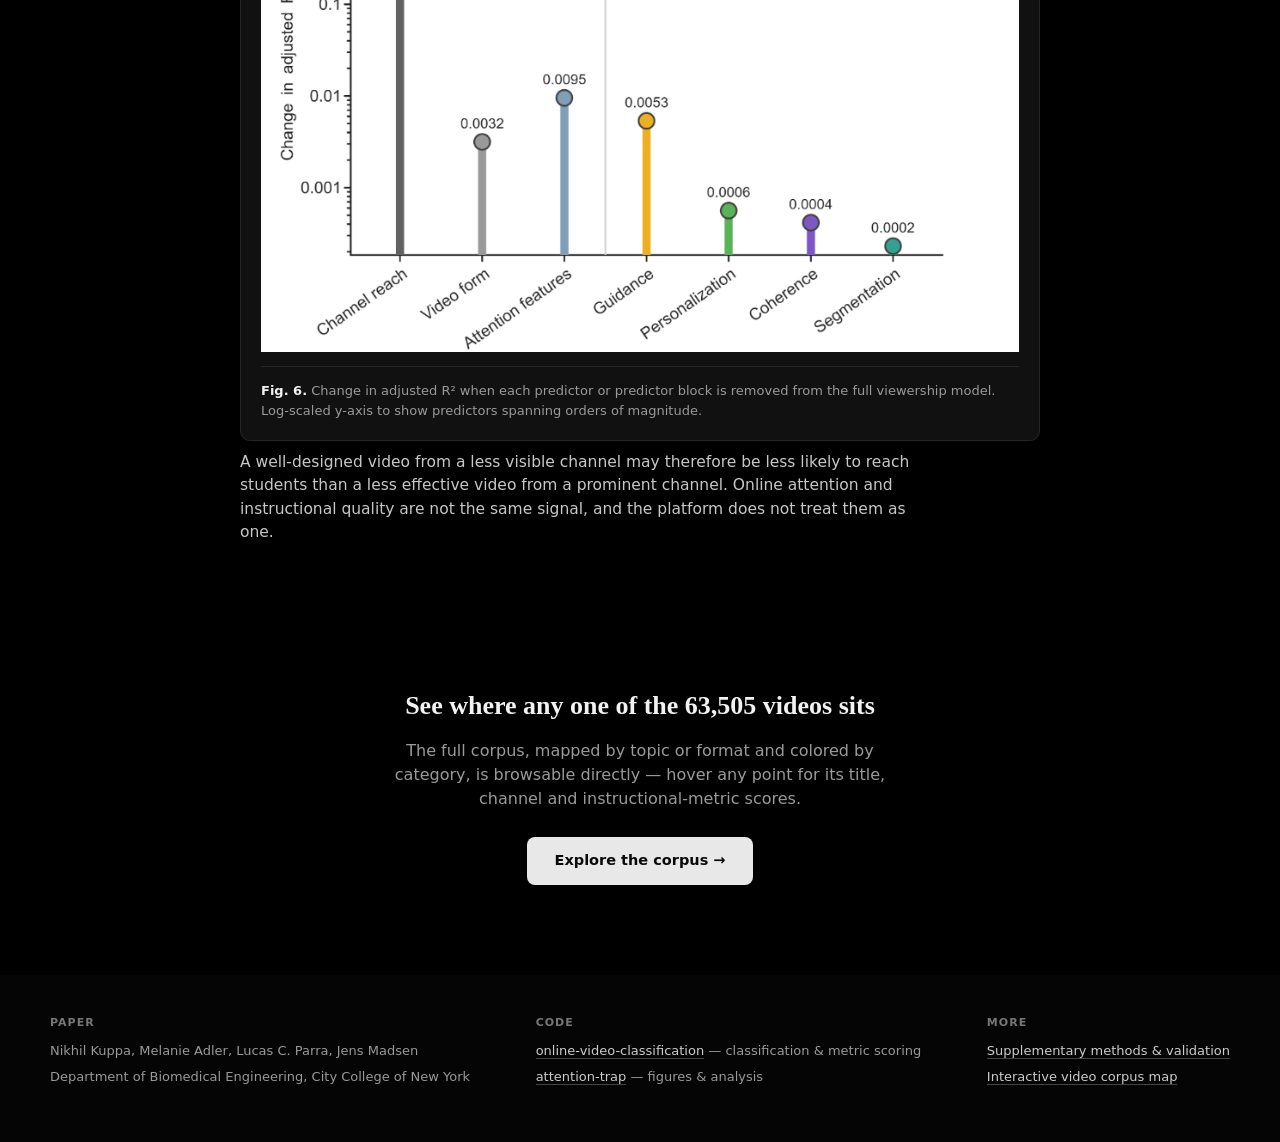
==== commit 0bb233f0: "Switch Findings/Supplementary to the dark theme used by the explorer Matches explore.html's black ba" ====
--- a/web_app/frontend/index.html
+++ b/web_app/frontend/index.html
@@ -47,7 +47,7 @@
 
 <!-- Study 1 -->
 <section class="finding" id="survey">
-    <div class="finding-kicker" style="background:#fdf6e9;color:var(--guidance)">Study 1 &middot; Survey</div>
+    <div class="finding-kicker" style="background:rgba(217,142,31,0.14);color:var(--guidance)">Study 1 &middot; Survey</div>
     <h2>Online video is now a mainstream coursework resource &mdash; and students say they pick videos partly for pedagogical reasons</h2>
     <p>
         In a survey of 1,378 students, YouTube or other educational video platforms were among the
@@ -81,7 +81,7 @@
 
 <!-- Study 2 -->
 <section class="finding" id="corpus">
-    <div class="finding-kicker" style="background:#eaf6f6;color:var(--segmentation)">Study 2 &middot; Corpus mapping</div>
+    <div class="finding-kicker" style="background:rgba(43,143,143,0.14);color:var(--segmentation)">Study 2 &middot; Corpus mapping</div>
     <h2>The educational video landscape is enormous, and attention is not spread evenly across it</h2>
     <p>
         We built a corpus of <strong>63,505 educational videos</strong> spanning <strong>20.7 thousand
@@ -104,7 +104,7 @@
 
 <!-- Metrics -->
 <section class="finding" id="metrics">
-    <div class="finding-kicker" style="background:#f4f1f9;color:var(--coherence)">Study 2 &middot; Four instructional metrics</div>
+    <div class="finding-kicker" style="background:rgba(123,94,167,0.14);color:var(--coherence)">Study 2 &middot; Four instructional metrics</div>
     <h2>We scored every video on four dimensions drawn from multimedia-learning theory</h2>
     <p>
         Coherence, segmentation, guidance and personalization are instructional-design principles that
@@ -146,7 +146,7 @@
 
 <!-- Study 3 -->
 <section class="finding" id="experiment">
-    <div class="finding-kicker" style="background:#fdf6e9;color:var(--guidance)">Study 3 &middot; Learning experiment</div>
+    <div class="finding-kicker" style="background:rgba(217,142,31,0.14);color:var(--guidance)">Study 3 &middot; Learning experiment</div>
     <h2>Guidance improved memory. Segmentation made it worse.</h2>
     <p>
         570 students watched videos selected to be high or low on one of the four metrics, topic-matched
@@ -198,7 +198,7 @@
 
 <!-- Working memory -->
 <section class="finding" id="wmc">
-    <div class="finding-kicker" style="background:#eaf6f6;color:var(--segmentation)">Study 3 &middot; Working memory</div>
+    <div class="finding-kicker" style="background:rgba(43,143,143,0.14);color:var(--segmentation)">Study 3 &middot; Working memory</div>
     <h2>Segmentation hurt low-working-memory students most &mdash; and the advantage of high capacity faded after a week</h2>
     <p>
         Participants also completed a digit-span working memory capacity (WMC) task. Highly segmented
@@ -220,7 +220,7 @@
 
 <!-- Study 4 -->
 <section class="finding" id="viewership">
-    <div class="finding-kicker" style="background:#f6efe3;color:#8a5a1f">Study 4 &middot; Platform viewership</div>
+    <div class="finding-kicker" style="background:rgba(200,150,70,0.16);color:#e0ad5c">Study 4 &middot; Platform viewership</div>
     <h2>The attention trap: channel reach, not instructional design, determines what gets watched</h2>
     <p>
         If online attention tracked pedagogical quality, instructional design should explain a
@@ -230,7 +230,7 @@
         then measured how much predictive power was lost when each block was removed.
     </p>
     <div class="predictor-list">
-        <div class="predictor-row"><div class="predictor-name">Channel reach</div><div class="predictor-track"><div class="predictor-fill" style="width:100%;background:#2b2b2b"></div></div><div class="predictor-val">0.4258</div></div>
+        <div class="predictor-row"><div class="predictor-name">Channel reach</div><div class="predictor-track"><div class="predictor-fill" style="width:100%;background:#c9c9c9"></div></div><div class="predictor-val">0.4258</div></div>
         <div class="predictor-row"><div class="predictor-name">Attention features</div><div class="predictor-track"><div class="predictor-fill" style="width:9%;background:#8a867a"></div></div><div class="predictor-val">0.0095</div></div>
         <div class="predictor-row"><div class="predictor-name">Guidance</div><div class="predictor-track"><div class="predictor-fill" style="width:5%;background:var(--guidance)"></div></div><div class="predictor-val">0.0053</div></div>
         <div class="predictor-row"><div class="predictor-name">Video form</div><div class="predictor-track"><div class="predictor-fill" style="width:3%;background:#8a867a"></div></div><div class="predictor-val">0.0032</div></div>
--- a/web_app/frontend/findings.css
+++ b/web_app/frontend/findings.css
@@ -12,11 +12,11 @@
         --coherence: #7b5ea7;
         --segmentation: #2b8f8f;
 
-        --ink: #17171a;
-        --ink-soft: #52525b;
-        --paper: #fdfcf9;
-        --paper-raised: #ffffff;
-        --line: #e7e4db;
+        --ink: #f2f2f2;
+        --ink-soft: #9a9a9a;
+        --paper: #000000;
+        --paper-raised: #111111;
+        --line: #262626;
     }
 
     * { margin: 0; padding: 0; box-sizing: border-box; }
@@ -209,7 +209,7 @@
 
     .finding p {
         font-size: 15.5px;
-        color: #33333a;
+        color: #c7c7c7;
         margin-bottom: 14px;
         max-width: 680px;
     }
@@ -238,20 +238,21 @@
         margin: 24px 0;
         padding: 20px 22px;
         border-left: 4px solid var(--guidance);
-        background: #fdf6e9;
+        background: rgba(217, 142, 31, 0.1);
         border-radius: 0 8px 8px 0;
         font-size: 15.5px;
-    }
-
-    .callout.c-personalization { border-color: var(--personalization); background: #eff7f1; }
-    .callout.c-coherence { border-color: var(--coherence); background: #f4f1f9; }
-    .callout.c-segmentation { border-color: var(--segmentation); background: #eaf6f6; }
+        color: #d8d8d8;
+    }
+
+    .callout.c-personalization { border-color: var(--personalization); background: rgba(74, 143, 92, 0.12); }
+    .callout.c-coherence { border-color: var(--coherence); background: rgba(123, 94, 167, 0.12); }
+    .callout.c-segmentation { border-color: var(--segmentation); background: rgba(43, 143, 143, 0.12); }
 
     /* survey mini-stat bars */
     .mini-stats { display: flex; flex-direction: column; gap: 10px; margin: 22px 0; max-width: 680px; }
     .mini-stat-row { display: flex; align-items: center; gap: 12px; }
     .mini-stat-label { flex: 0 0 190px; font-size: 13.5px; color: var(--ink); }
-    .mini-stat-track { flex: 1; height: 10px; background: #efede5; border-radius: 5px; overflow: hidden; }
+    .mini-stat-track { flex: 1; height: 10px; background: #1a1a1a; border-radius: 5px; overflow: hidden; }
     .mini-stat-fill { height: 100%; border-radius: 5px; background: var(--guidance); }
     .mini-stat-pct { flex: 0 0 42px; text-align: right; font-family: var(--font-mono); font-size: 12.5px; color: var(--ink-soft); }
 
@@ -285,7 +286,7 @@
     code {
         font-family: var(--font-mono);
         font-size: 0.93em;
-        background: #f1efe6;
+        background: #1c1c1c;
         padding: 1px 5px;
         border-radius: 4px;
     }
@@ -294,8 +295,8 @@
     .effect-list { display: flex; flex-direction: column; gap: 14px; margin: 24px 0; max-width: 680px; }
     .effect-row { display: grid; grid-template-columns: 140px 1fr 70px; align-items: center; gap: 10px; }
     .effect-name { font-size: 13.5px; font-weight: 600; }
-    .effect-track { position: relative; height: 22px; background: #efede5; border-radius: 4px; }
-    .effect-zero { position: absolute; left: 50%; top: 0; bottom: 0; width: 1px; background: #c9c5b8; }
+    .effect-track { position: relative; height: 22px; background: #1a1a1a; border-radius: 4px; }
+    .effect-zero { position: absolute; left: 50%; top: 0; bottom: 0; width: 1px; background: #444; }
     .effect-bar { position: absolute; top: 2px; bottom: 2px; border-radius: 3px; }
     .effect-val { font-family: var(--font-mono); font-size: 13px; text-align: right; }
 
@@ -303,7 +304,7 @@
     .predictor-list { display: flex; flex-direction: column; gap: 12px; margin: 24px 0; max-width: 680px; }
     .predictor-row { display: grid; grid-template-columns: 140px 1fr 70px; align-items: center; gap: 10px; }
     .predictor-name { font-size: 13.5px; }
-    .predictor-track { height: 10px; background: #efede5; border-radius: 5px; overflow: hidden; }
+    .predictor-track { height: 10px; background: #1a1a1a; border-radius: 5px; overflow: hidden; }
     .predictor-fill { height: 100%; border-radius: 5px; }
     .predictor-val { font-family: var(--font-mono); font-size: 12.5px; text-align: right; color: var(--ink-soft); }
 
@@ -340,8 +341,8 @@
     .cta-btn {
         display: inline-block;
         padding: 13px 28px;
-        background: var(--ink);
-        color: #fff;
+        background: #e8e8e8;
+        color: #0a0a0a;
         text-decoration: none;
         border-radius: 8px;
         font-size: 14.5px;
@@ -349,7 +350,7 @@
         transition: background 0.15s;
     }
 
-    .cta-btn:hover { background: #000; }
+    .cta-btn:hover { background: #ffffff; }
 
     footer {
         background: #050505;
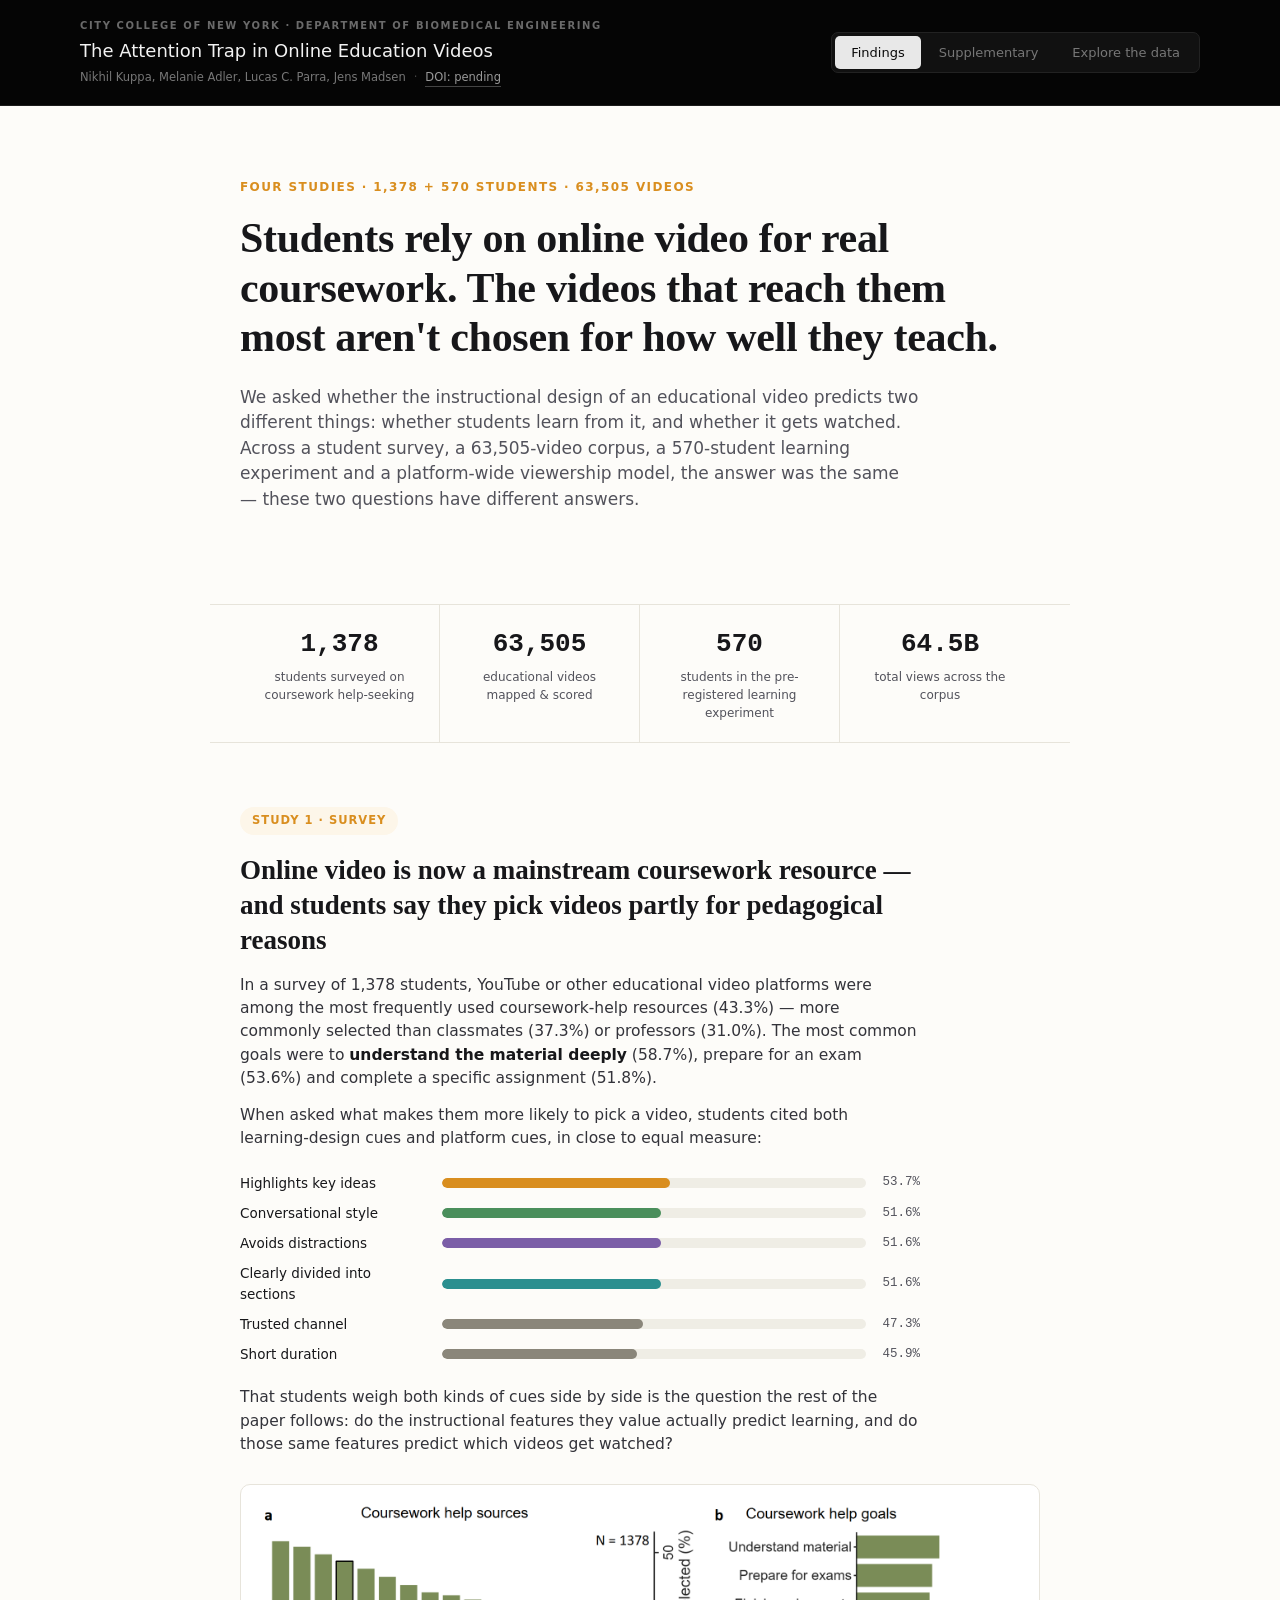
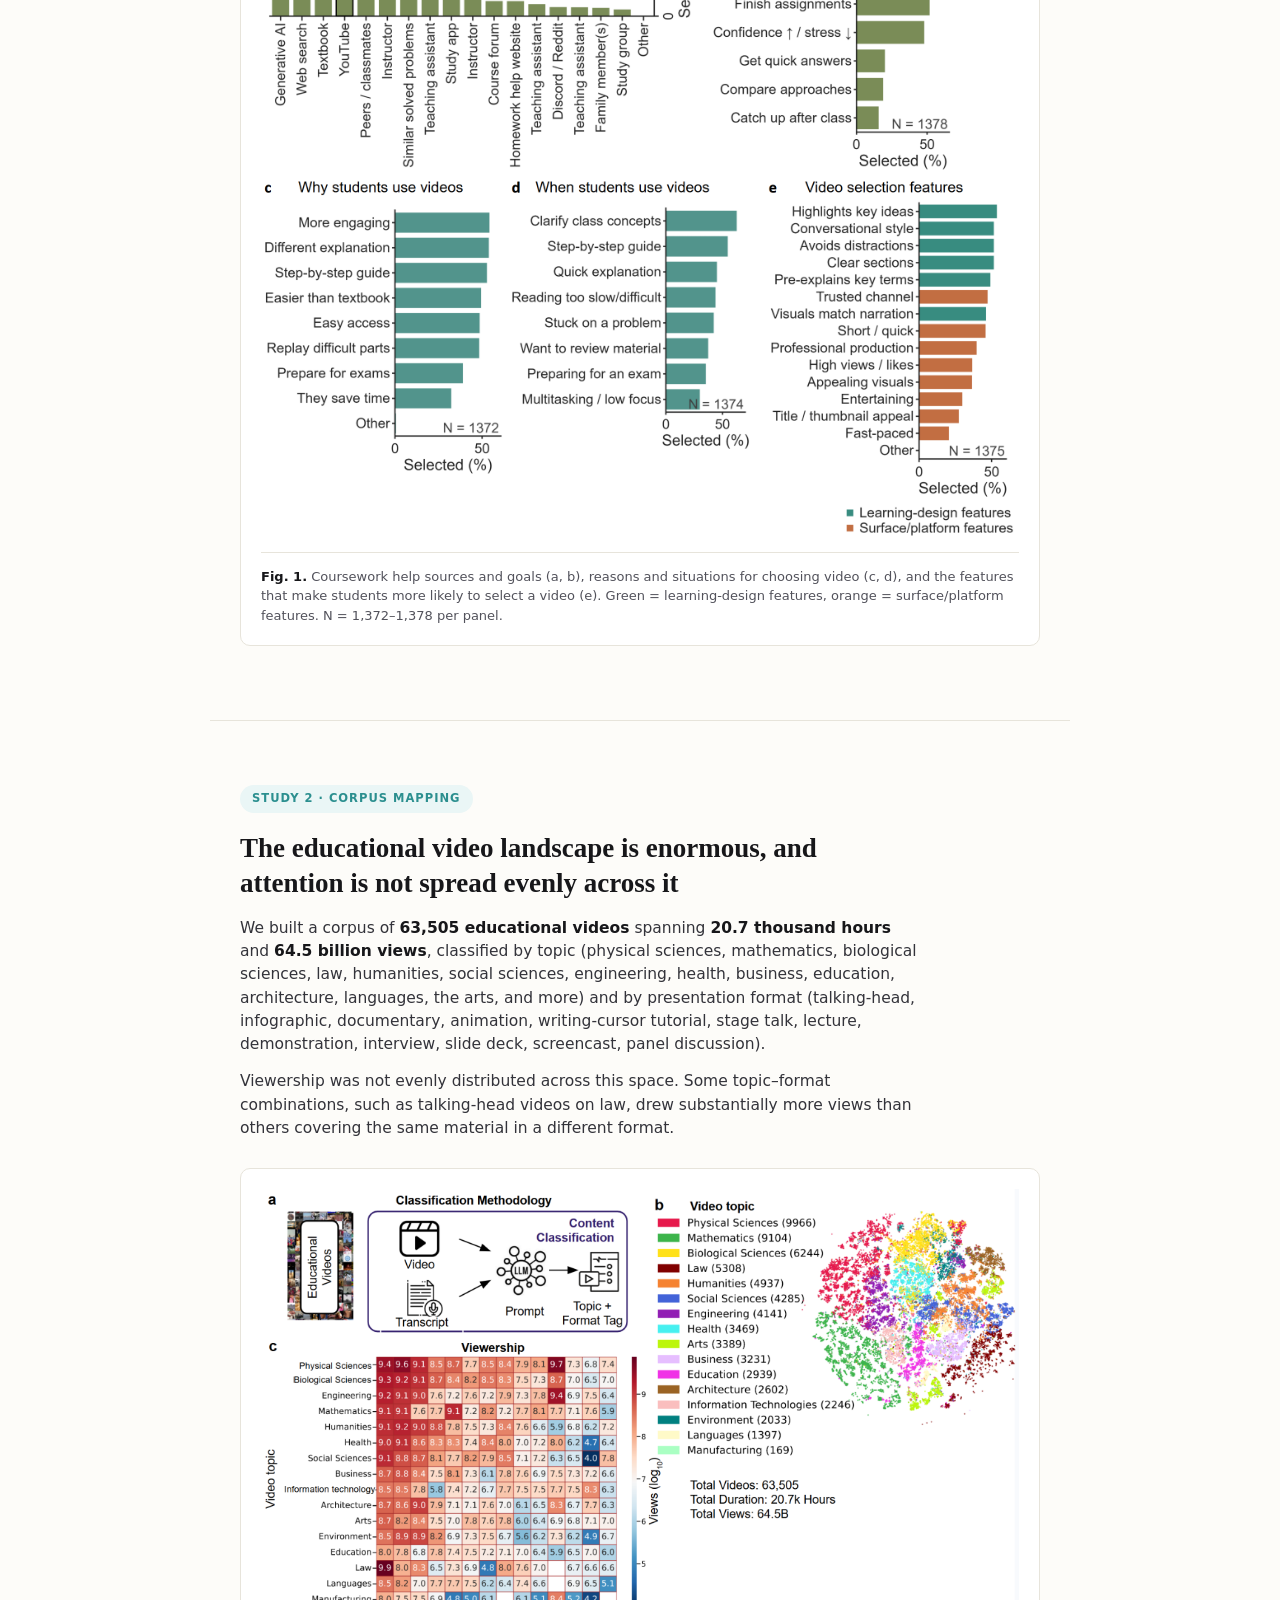
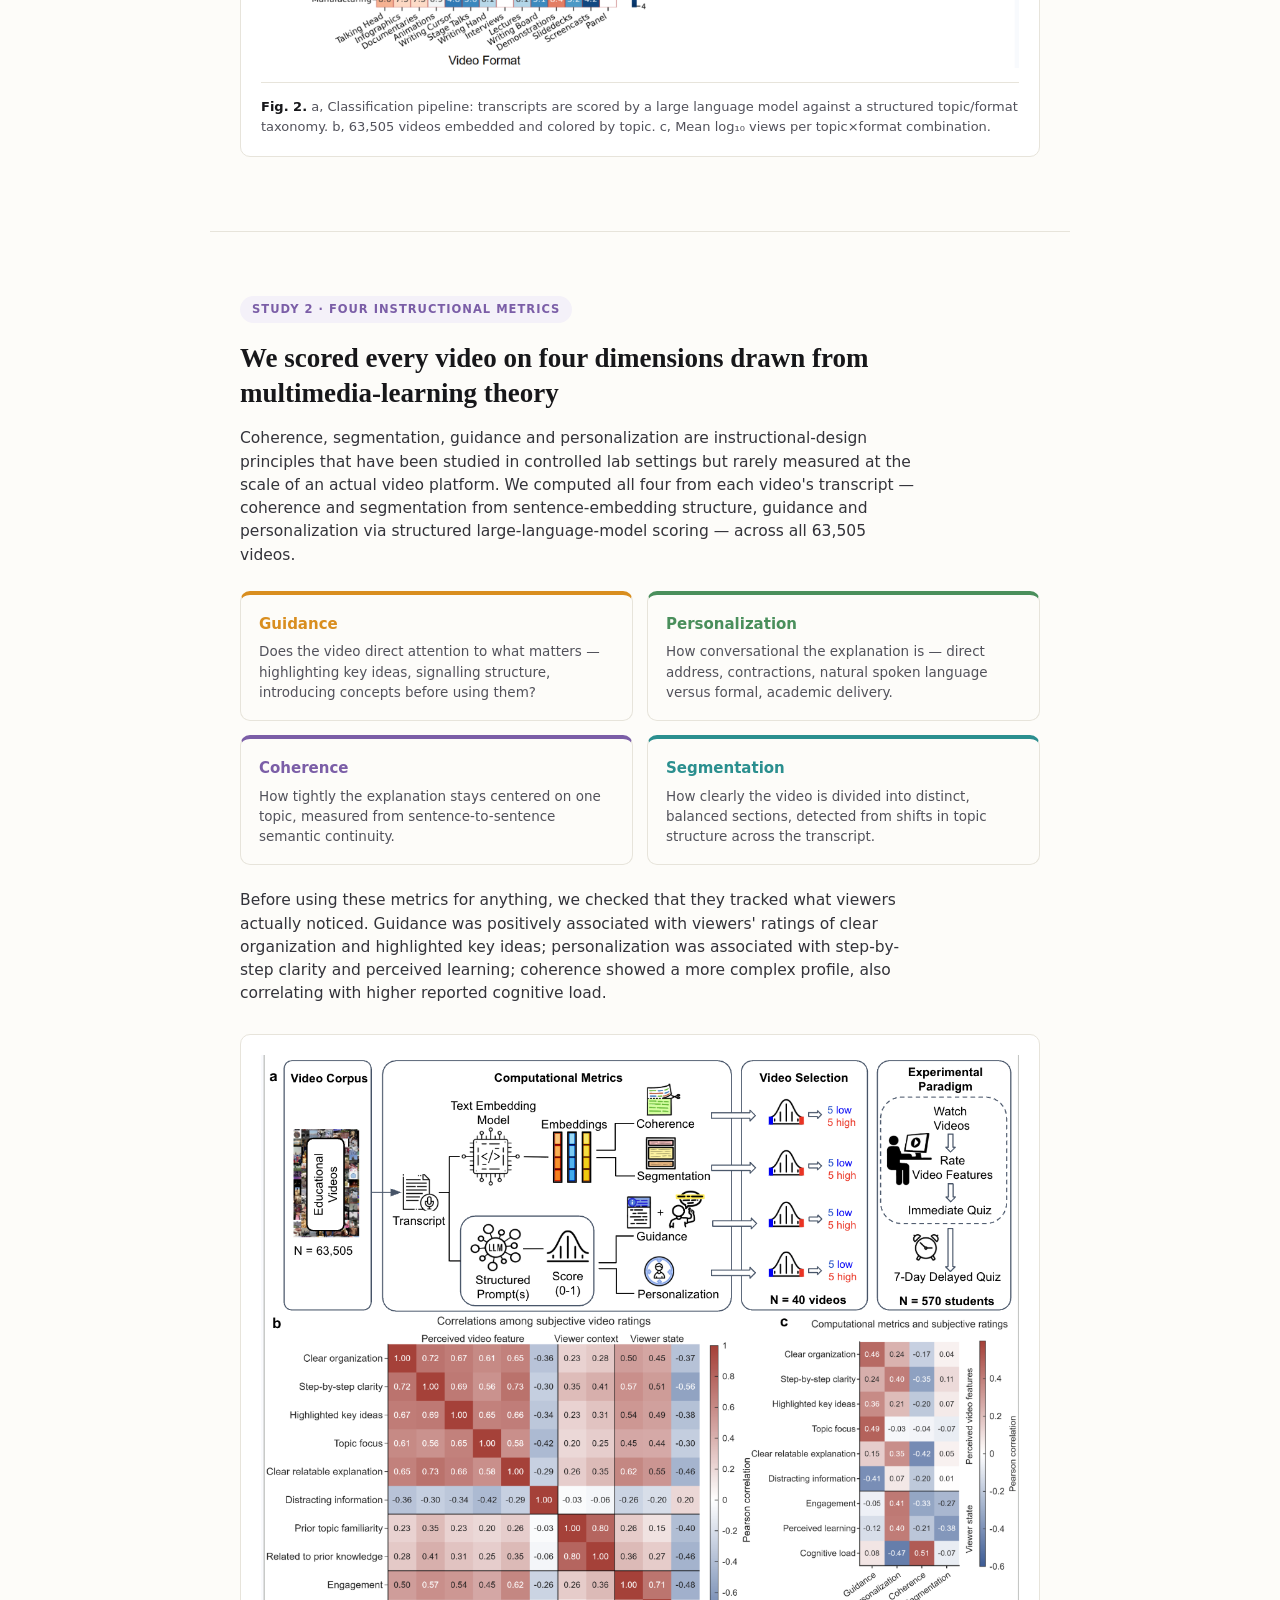
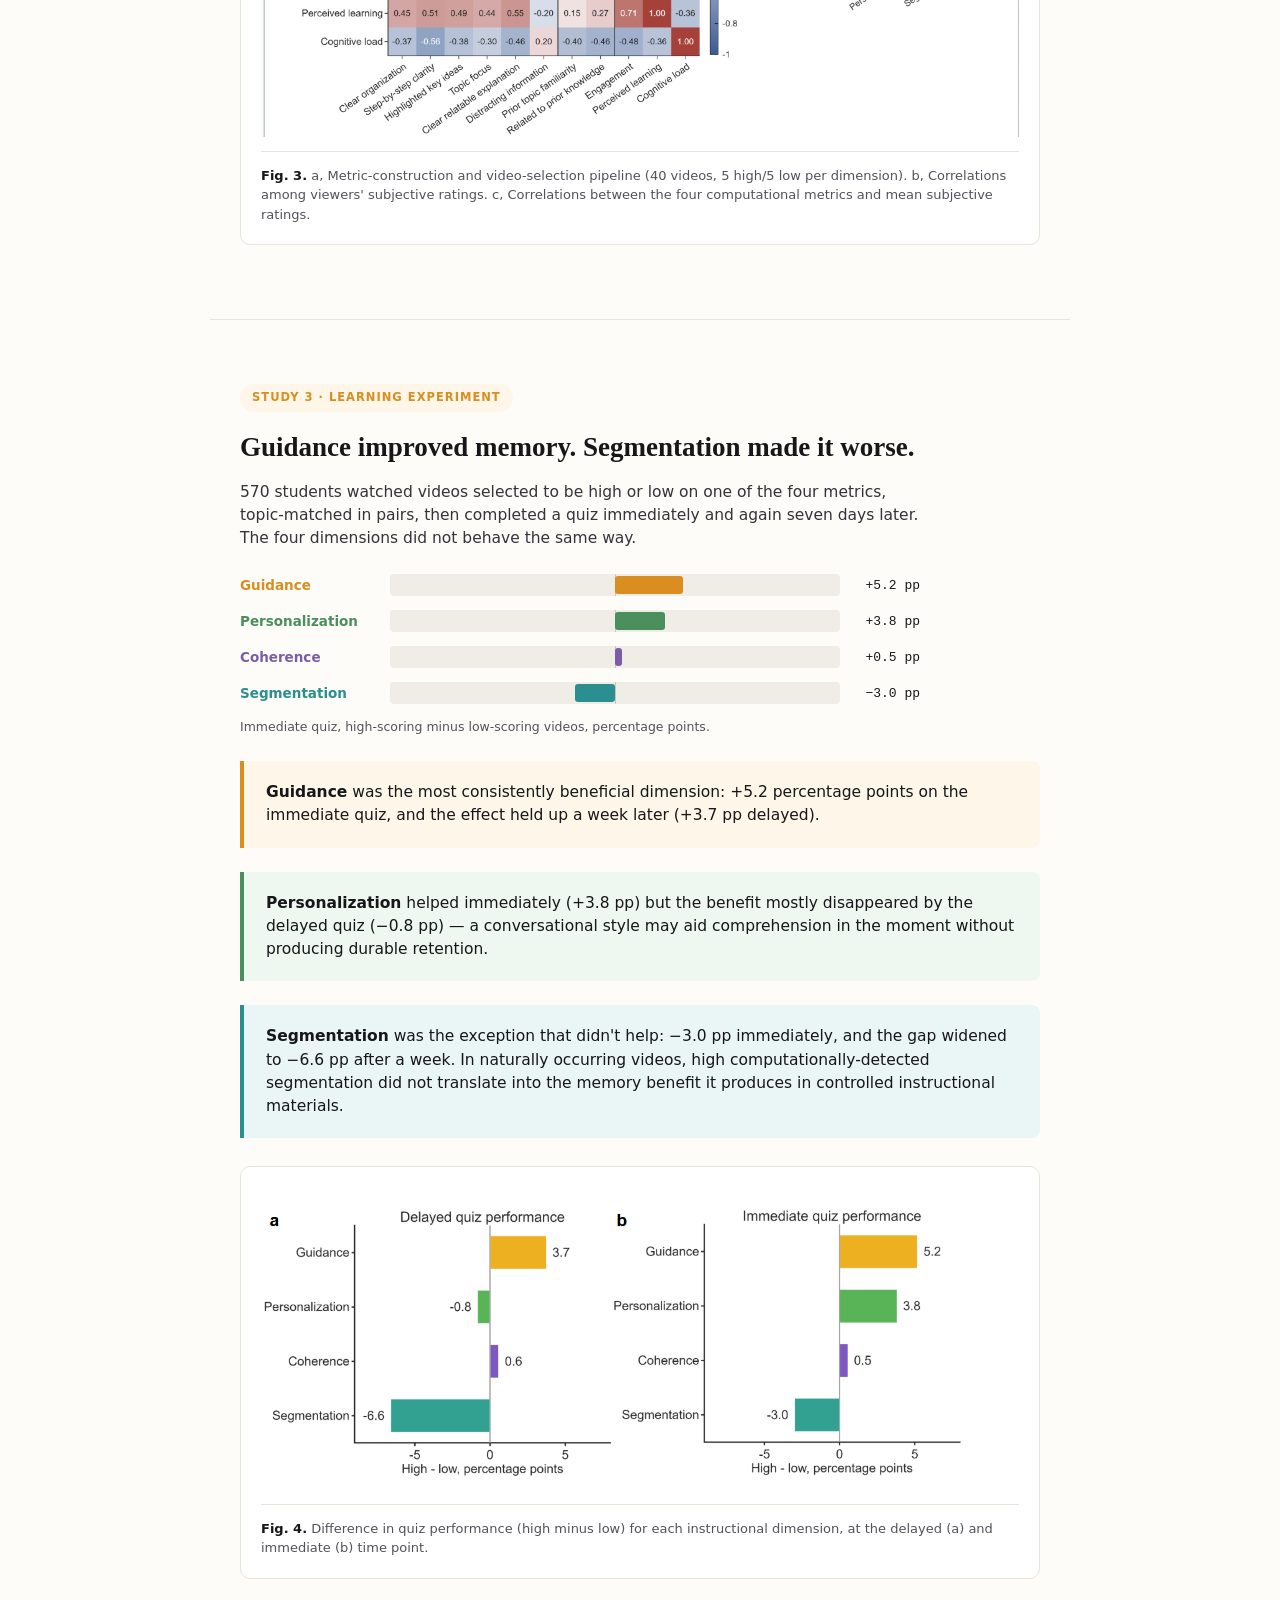
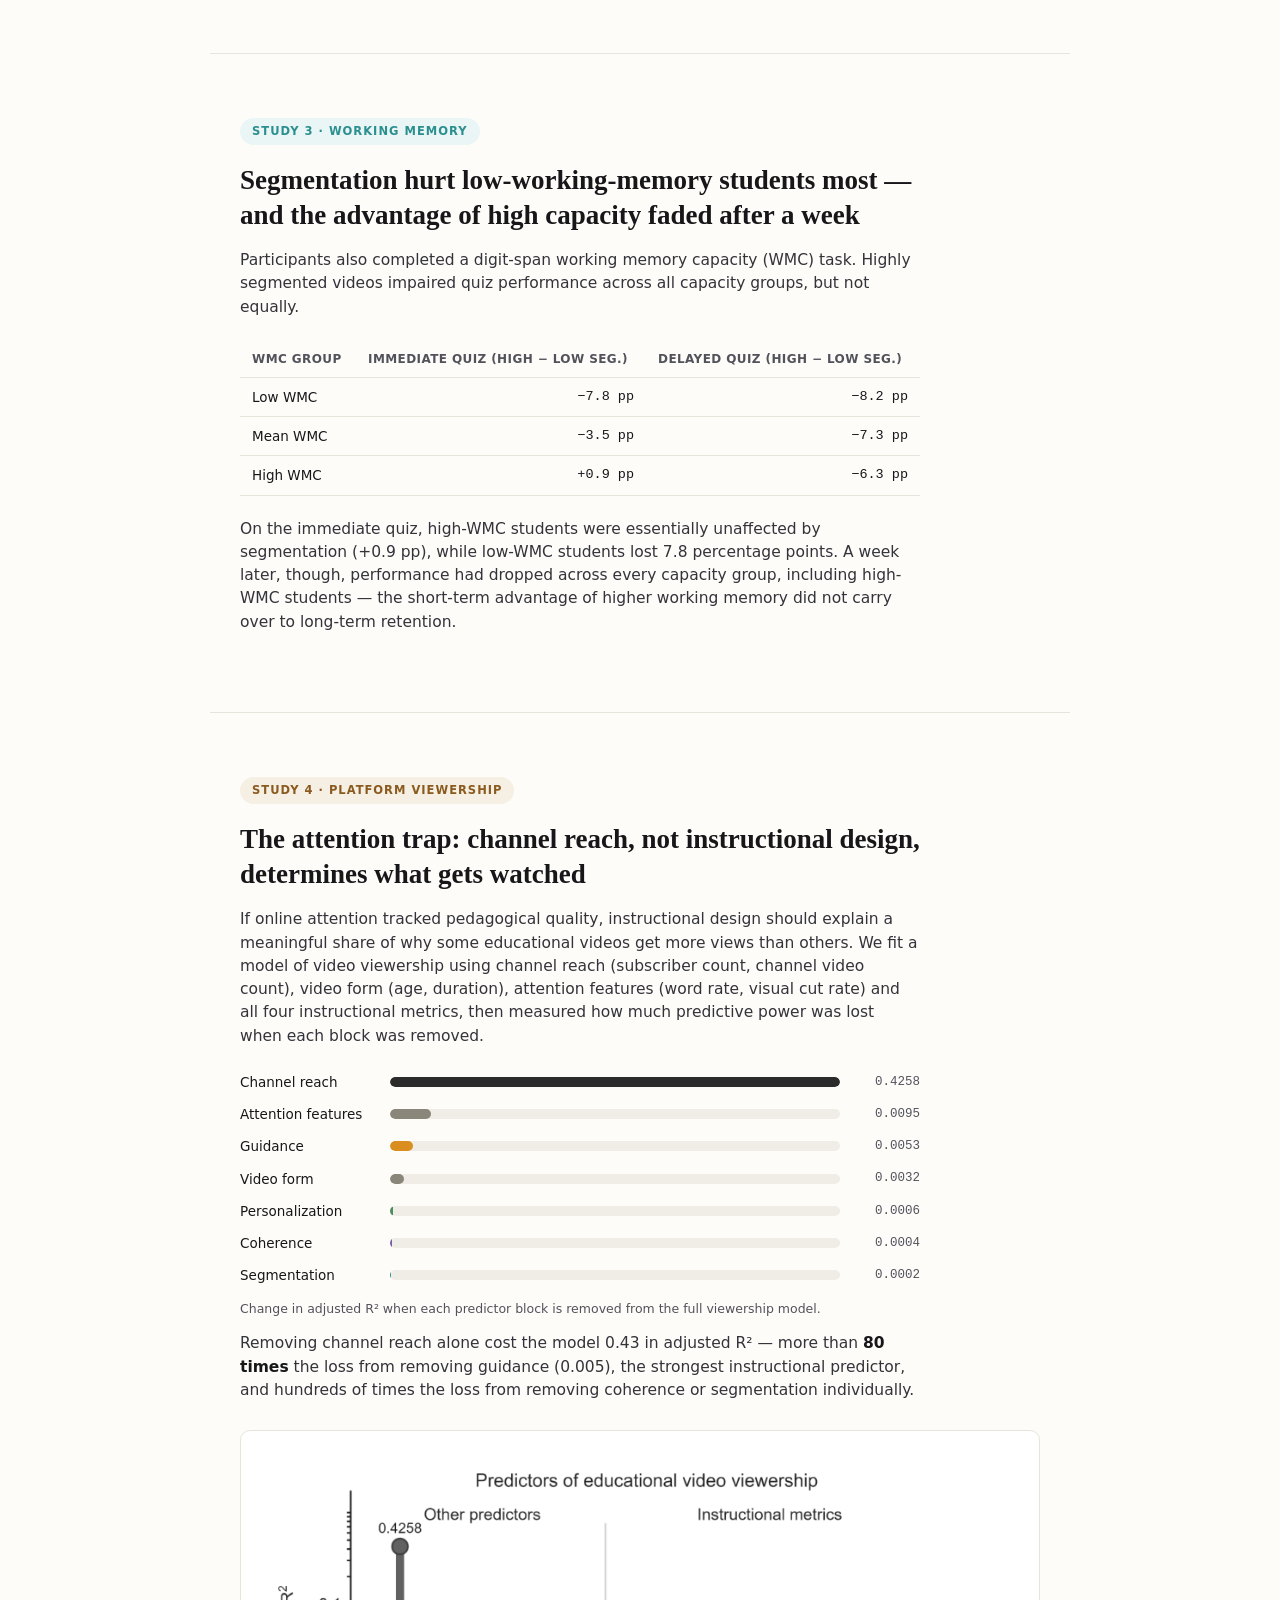
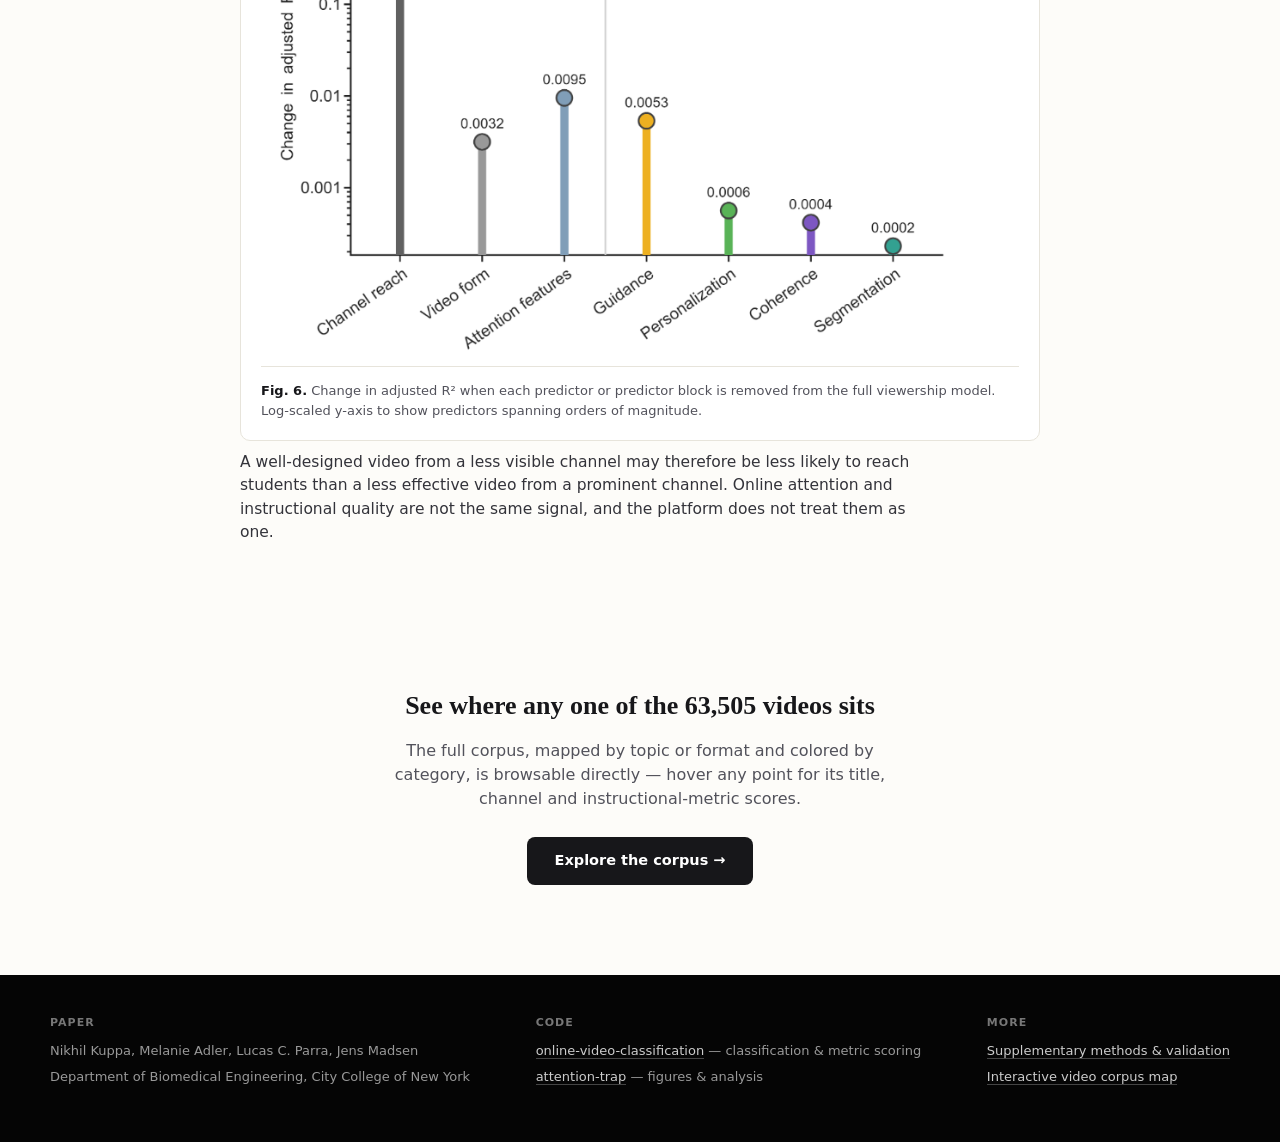
==== commit 35c0537e: "Revert "Switch Findings/Supplementary to the dark theme used by the explorer" This reverts commit 0b" ====
--- a/web_app/frontend/index.html
+++ b/web_app/frontend/index.html
@@ -47,7 +47,7 @@
 
 <!-- Study 1 -->
 <section class="finding" id="survey">
-    <div class="finding-kicker" style="background:rgba(217,142,31,0.14);color:var(--guidance)">Study 1 &middot; Survey</div>
+    <div class="finding-kicker" style="background:#fdf6e9;color:var(--guidance)">Study 1 &middot; Survey</div>
     <h2>Online video is now a mainstream coursework resource &mdash; and students say they pick videos partly for pedagogical reasons</h2>
     <p>
         In a survey of 1,378 students, YouTube or other educational video platforms were among the
@@ -81,7 +81,7 @@
 
 <!-- Study 2 -->
 <section class="finding" id="corpus">
-    <div class="finding-kicker" style="background:rgba(43,143,143,0.14);color:var(--segmentation)">Study 2 &middot; Corpus mapping</div>
+    <div class="finding-kicker" style="background:#eaf6f6;color:var(--segmentation)">Study 2 &middot; Corpus mapping</div>
     <h2>The educational video landscape is enormous, and attention is not spread evenly across it</h2>
     <p>
         We built a corpus of <strong>63,505 educational videos</strong> spanning <strong>20.7 thousand
@@ -104,7 +104,7 @@
 
 <!-- Metrics -->
 <section class="finding" id="metrics">
-    <div class="finding-kicker" style="background:rgba(123,94,167,0.14);color:var(--coherence)">Study 2 &middot; Four instructional metrics</div>
+    <div class="finding-kicker" style="background:#f4f1f9;color:var(--coherence)">Study 2 &middot; Four instructional metrics</div>
     <h2>We scored every video on four dimensions drawn from multimedia-learning theory</h2>
     <p>
         Coherence, segmentation, guidance and personalization are instructional-design principles that
@@ -146,7 +146,7 @@
 
 <!-- Study 3 -->
 <section class="finding" id="experiment">
-    <div class="finding-kicker" style="background:rgba(217,142,31,0.14);color:var(--guidance)">Study 3 &middot; Learning experiment</div>
+    <div class="finding-kicker" style="background:#fdf6e9;color:var(--guidance)">Study 3 &middot; Learning experiment</div>
     <h2>Guidance improved memory. Segmentation made it worse.</h2>
     <p>
         570 students watched videos selected to be high or low on one of the four metrics, topic-matched
@@ -198,7 +198,7 @@
 
 <!-- Working memory -->
 <section class="finding" id="wmc">
-    <div class="finding-kicker" style="background:rgba(43,143,143,0.14);color:var(--segmentation)">Study 3 &middot; Working memory</div>
+    <div class="finding-kicker" style="background:#eaf6f6;color:var(--segmentation)">Study 3 &middot; Working memory</div>
     <h2>Segmentation hurt low-working-memory students most &mdash; and the advantage of high capacity faded after a week</h2>
     <p>
         Participants also completed a digit-span working memory capacity (WMC) task. Highly segmented
@@ -220,7 +220,7 @@
 
 <!-- Study 4 -->
 <section class="finding" id="viewership">
-    <div class="finding-kicker" style="background:rgba(200,150,70,0.16);color:#e0ad5c">Study 4 &middot; Platform viewership</div>
+    <div class="finding-kicker" style="background:#f6efe3;color:#8a5a1f">Study 4 &middot; Platform viewership</div>
     <h2>The attention trap: channel reach, not instructional design, determines what gets watched</h2>
     <p>
         If online attention tracked pedagogical quality, instructional design should explain a
@@ -230,7 +230,7 @@
         then measured how much predictive power was lost when each block was removed.
     </p>
     <div class="predictor-list">
-        <div class="predictor-row"><div class="predictor-name">Channel reach</div><div class="predictor-track"><div class="predictor-fill" style="width:100%;background:#c9c9c9"></div></div><div class="predictor-val">0.4258</div></div>
+        <div class="predictor-row"><div class="predictor-name">Channel reach</div><div class="predictor-track"><div class="predictor-fill" style="width:100%;background:#2b2b2b"></div></div><div class="predictor-val">0.4258</div></div>
         <div class="predictor-row"><div class="predictor-name">Attention features</div><div class="predictor-track"><div class="predictor-fill" style="width:9%;background:#8a867a"></div></div><div class="predictor-val">0.0095</div></div>
         <div class="predictor-row"><div class="predictor-name">Guidance</div><div class="predictor-track"><div class="predictor-fill" style="width:5%;background:var(--guidance)"></div></div><div class="predictor-val">0.0053</div></div>
         <div class="predictor-row"><div class="predictor-name">Video form</div><div class="predictor-track"><div class="predictor-fill" style="width:3%;background:#8a867a"></div></div><div class="predictor-val">0.0032</div></div>
--- a/web_app/frontend/findings.css
+++ b/web_app/frontend/findings.css
@@ -12,11 +12,11 @@
         --coherence: #7b5ea7;
         --segmentation: #2b8f8f;
 
-        --ink: #f2f2f2;
-        --ink-soft: #9a9a9a;
-        --paper: #000000;
-        --paper-raised: #111111;
-        --line: #262626;
+        --ink: #17171a;
+        --ink-soft: #52525b;
+        --paper: #fdfcf9;
+        --paper-raised: #ffffff;
+        --line: #e7e4db;
     }
 
     * { margin: 0; padding: 0; box-sizing: border-box; }
@@ -209,7 +209,7 @@
 
     .finding p {
         font-size: 15.5px;
-        color: #c7c7c7;
+        color: #33333a;
         margin-bottom: 14px;
         max-width: 680px;
     }
@@ -238,21 +238,20 @@
         margin: 24px 0;
         padding: 20px 22px;
         border-left: 4px solid var(--guidance);
-        background: rgba(217, 142, 31, 0.1);
+        background: #fdf6e9;
         border-radius: 0 8px 8px 0;
         font-size: 15.5px;
-        color: #d8d8d8;
-    }
-
-    .callout.c-personalization { border-color: var(--personalization); background: rgba(74, 143, 92, 0.12); }
-    .callout.c-coherence { border-color: var(--coherence); background: rgba(123, 94, 167, 0.12); }
-    .callout.c-segmentation { border-color: var(--segmentation); background: rgba(43, 143, 143, 0.12); }
+    }
+
+    .callout.c-personalization { border-color: var(--personalization); background: #eff7f1; }
+    .callout.c-coherence { border-color: var(--coherence); background: #f4f1f9; }
+    .callout.c-segmentation { border-color: var(--segmentation); background: #eaf6f6; }
 
     /* survey mini-stat bars */
     .mini-stats { display: flex; flex-direction: column; gap: 10px; margin: 22px 0; max-width: 680px; }
     .mini-stat-row { display: flex; align-items: center; gap: 12px; }
     .mini-stat-label { flex: 0 0 190px; font-size: 13.5px; color: var(--ink); }
-    .mini-stat-track { flex: 1; height: 10px; background: #1a1a1a; border-radius: 5px; overflow: hidden; }
+    .mini-stat-track { flex: 1; height: 10px; background: #efede5; border-radius: 5px; overflow: hidden; }
     .mini-stat-fill { height: 100%; border-radius: 5px; background: var(--guidance); }
     .mini-stat-pct { flex: 0 0 42px; text-align: right; font-family: var(--font-mono); font-size: 12.5px; color: var(--ink-soft); }
 
@@ -286,7 +285,7 @@
     code {
         font-family: var(--font-mono);
         font-size: 0.93em;
-        background: #1c1c1c;
+        background: #f1efe6;
         padding: 1px 5px;
         border-radius: 4px;
     }
@@ -295,8 +294,8 @@
     .effect-list { display: flex; flex-direction: column; gap: 14px; margin: 24px 0; max-width: 680px; }
     .effect-row { display: grid; grid-template-columns: 140px 1fr 70px; align-items: center; gap: 10px; }
     .effect-name { font-size: 13.5px; font-weight: 600; }
-    .effect-track { position: relative; height: 22px; background: #1a1a1a; border-radius: 4px; }
-    .effect-zero { position: absolute; left: 50%; top: 0; bottom: 0; width: 1px; background: #444; }
+    .effect-track { position: relative; height: 22px; background: #efede5; border-radius: 4px; }
+    .effect-zero { position: absolute; left: 50%; top: 0; bottom: 0; width: 1px; background: #c9c5b8; }
     .effect-bar { position: absolute; top: 2px; bottom: 2px; border-radius: 3px; }
     .effect-val { font-family: var(--font-mono); font-size: 13px; text-align: right; }
 
@@ -304,7 +303,7 @@
     .predictor-list { display: flex; flex-direction: column; gap: 12px; margin: 24px 0; max-width: 680px; }
     .predictor-row { display: grid; grid-template-columns: 140px 1fr 70px; align-items: center; gap: 10px; }
     .predictor-name { font-size: 13.5px; }
-    .predictor-track { height: 10px; background: #1a1a1a; border-radius: 5px; overflow: hidden; }
+    .predictor-track { height: 10px; background: #efede5; border-radius: 5px; overflow: hidden; }
     .predictor-fill { height: 100%; border-radius: 5px; }
     .predictor-val { font-family: var(--font-mono); font-size: 12.5px; text-align: right; color: var(--ink-soft); }
 
@@ -341,8 +340,8 @@
     .cta-btn {
         display: inline-block;
         padding: 13px 28px;
-        background: #e8e8e8;
-        color: #0a0a0a;
+        background: var(--ink);
+        color: #fff;
         text-decoration: none;
         border-radius: 8px;
         font-size: 14.5px;
@@ -350,7 +349,7 @@
         transition: background 0.15s;
     }
 
-    .cta-btn:hover { background: #ffffff; }
+    .cta-btn:hover { background: #000; }
 
     footer {
         background: #050505;
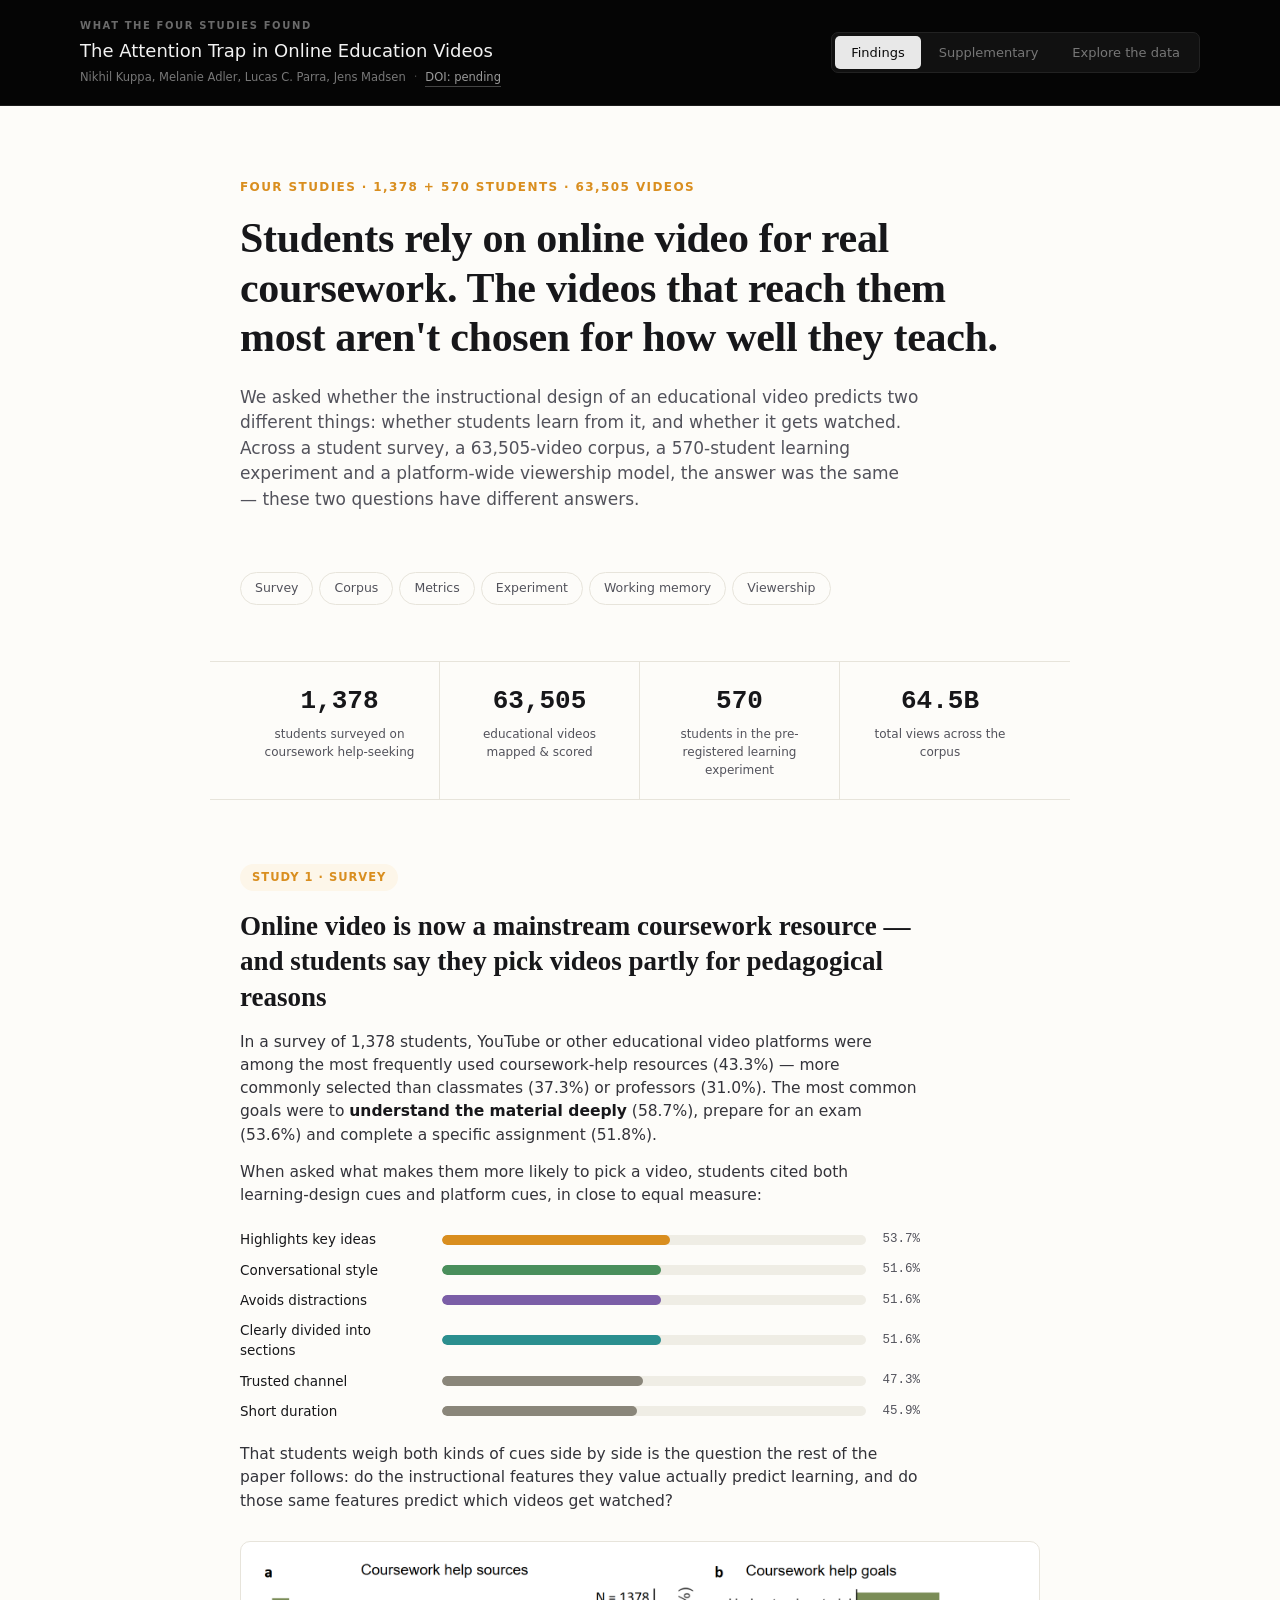
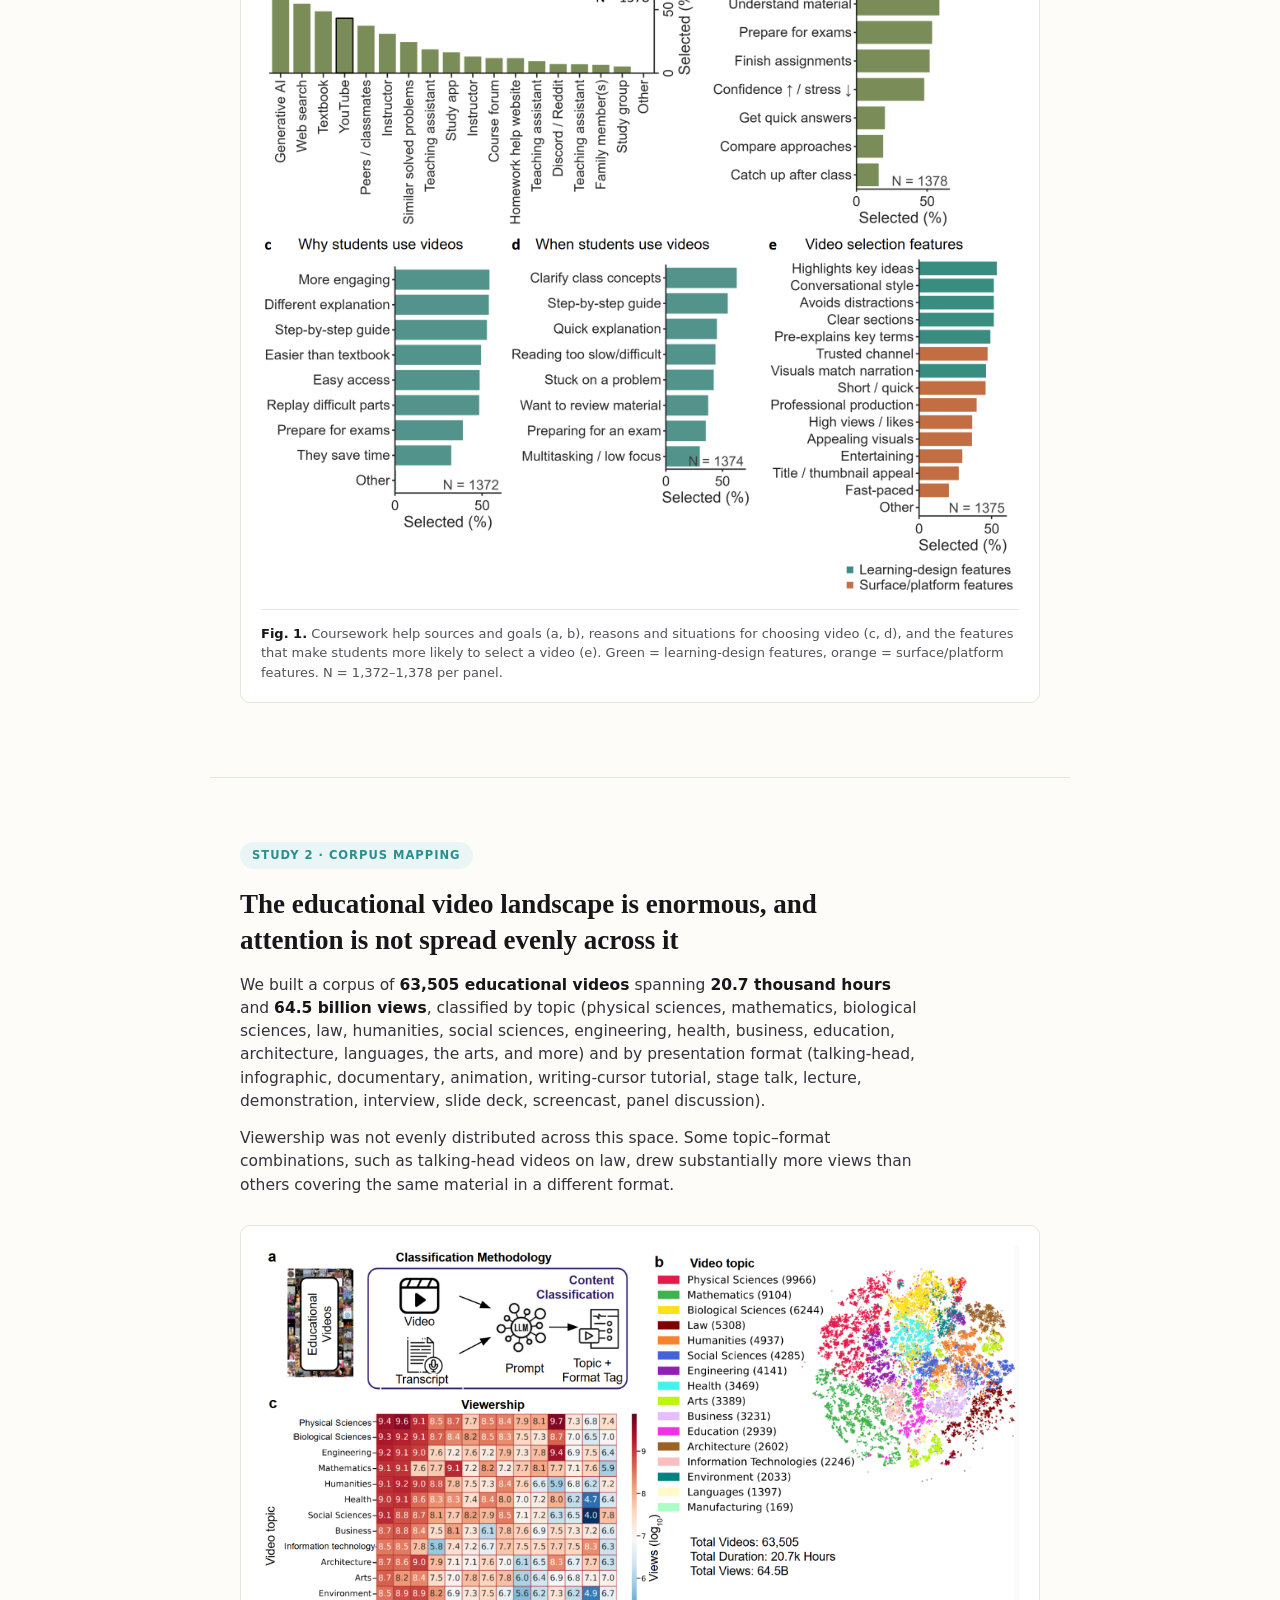
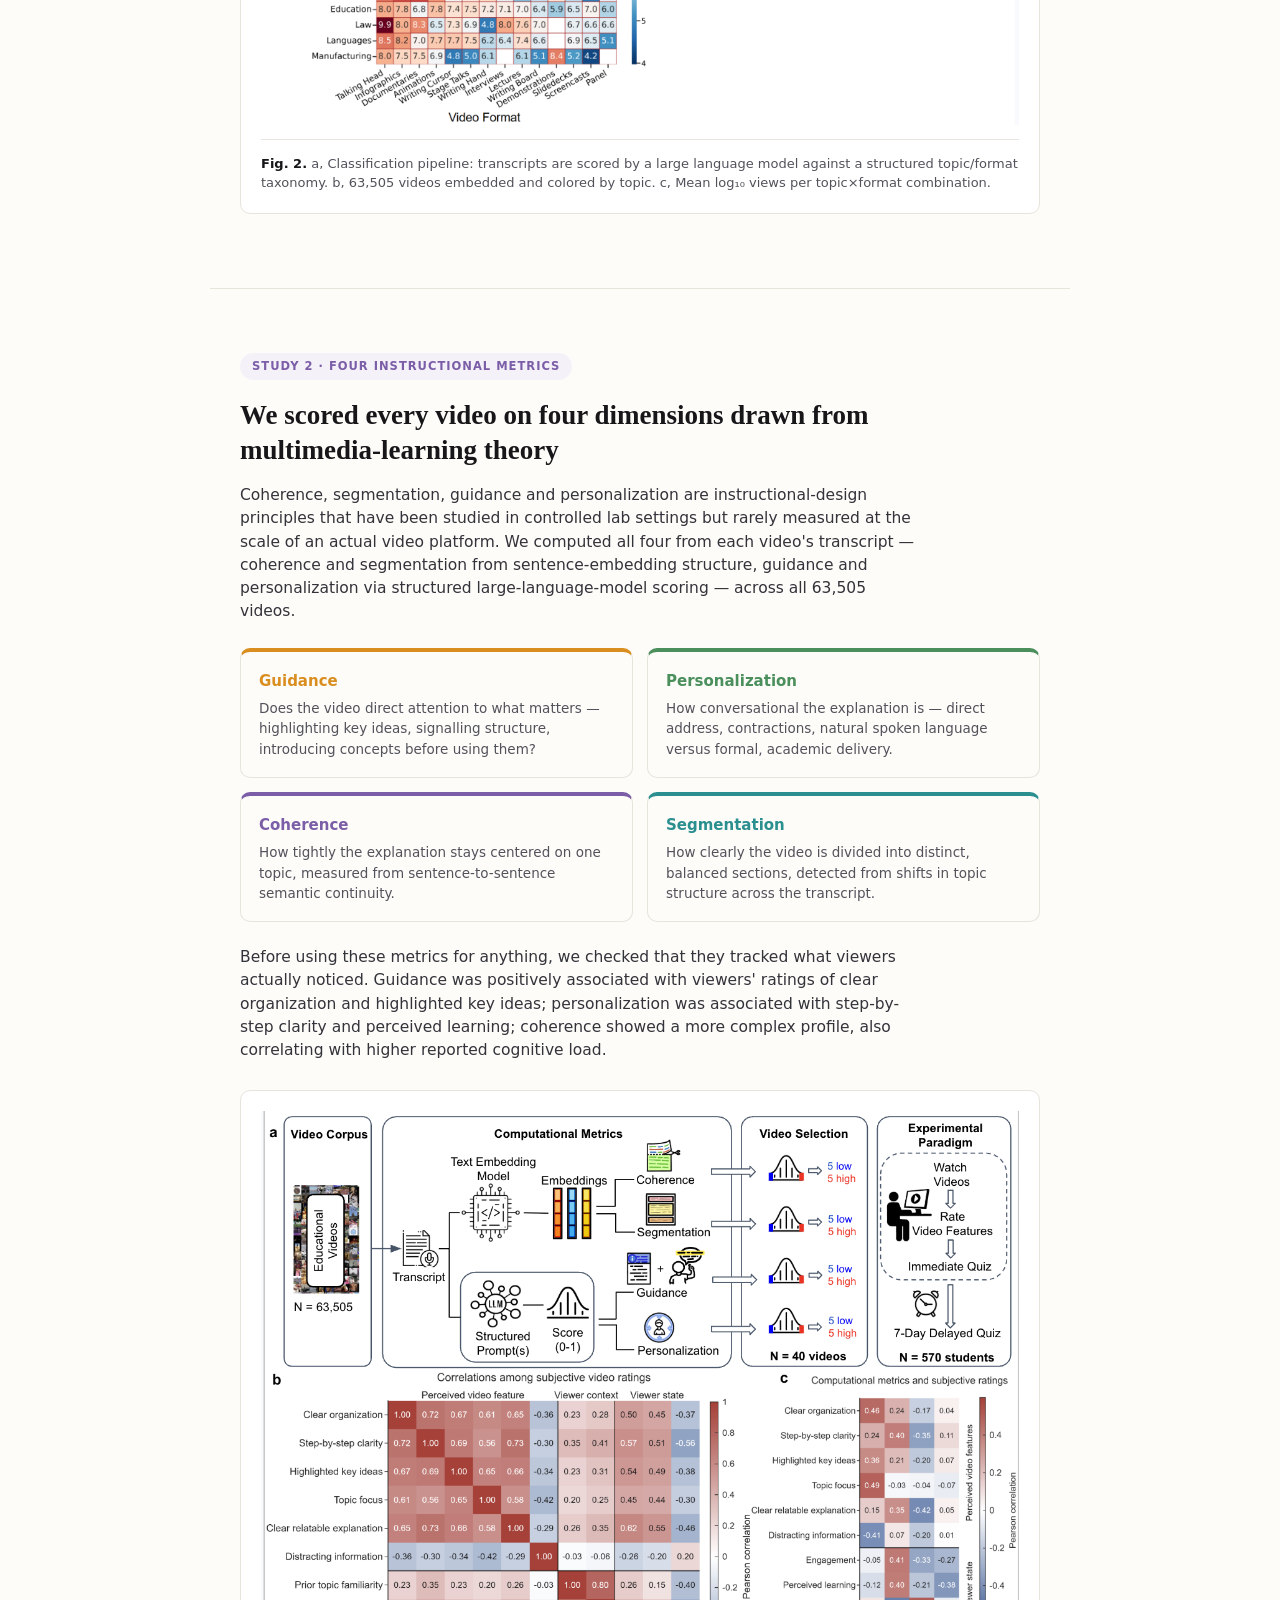
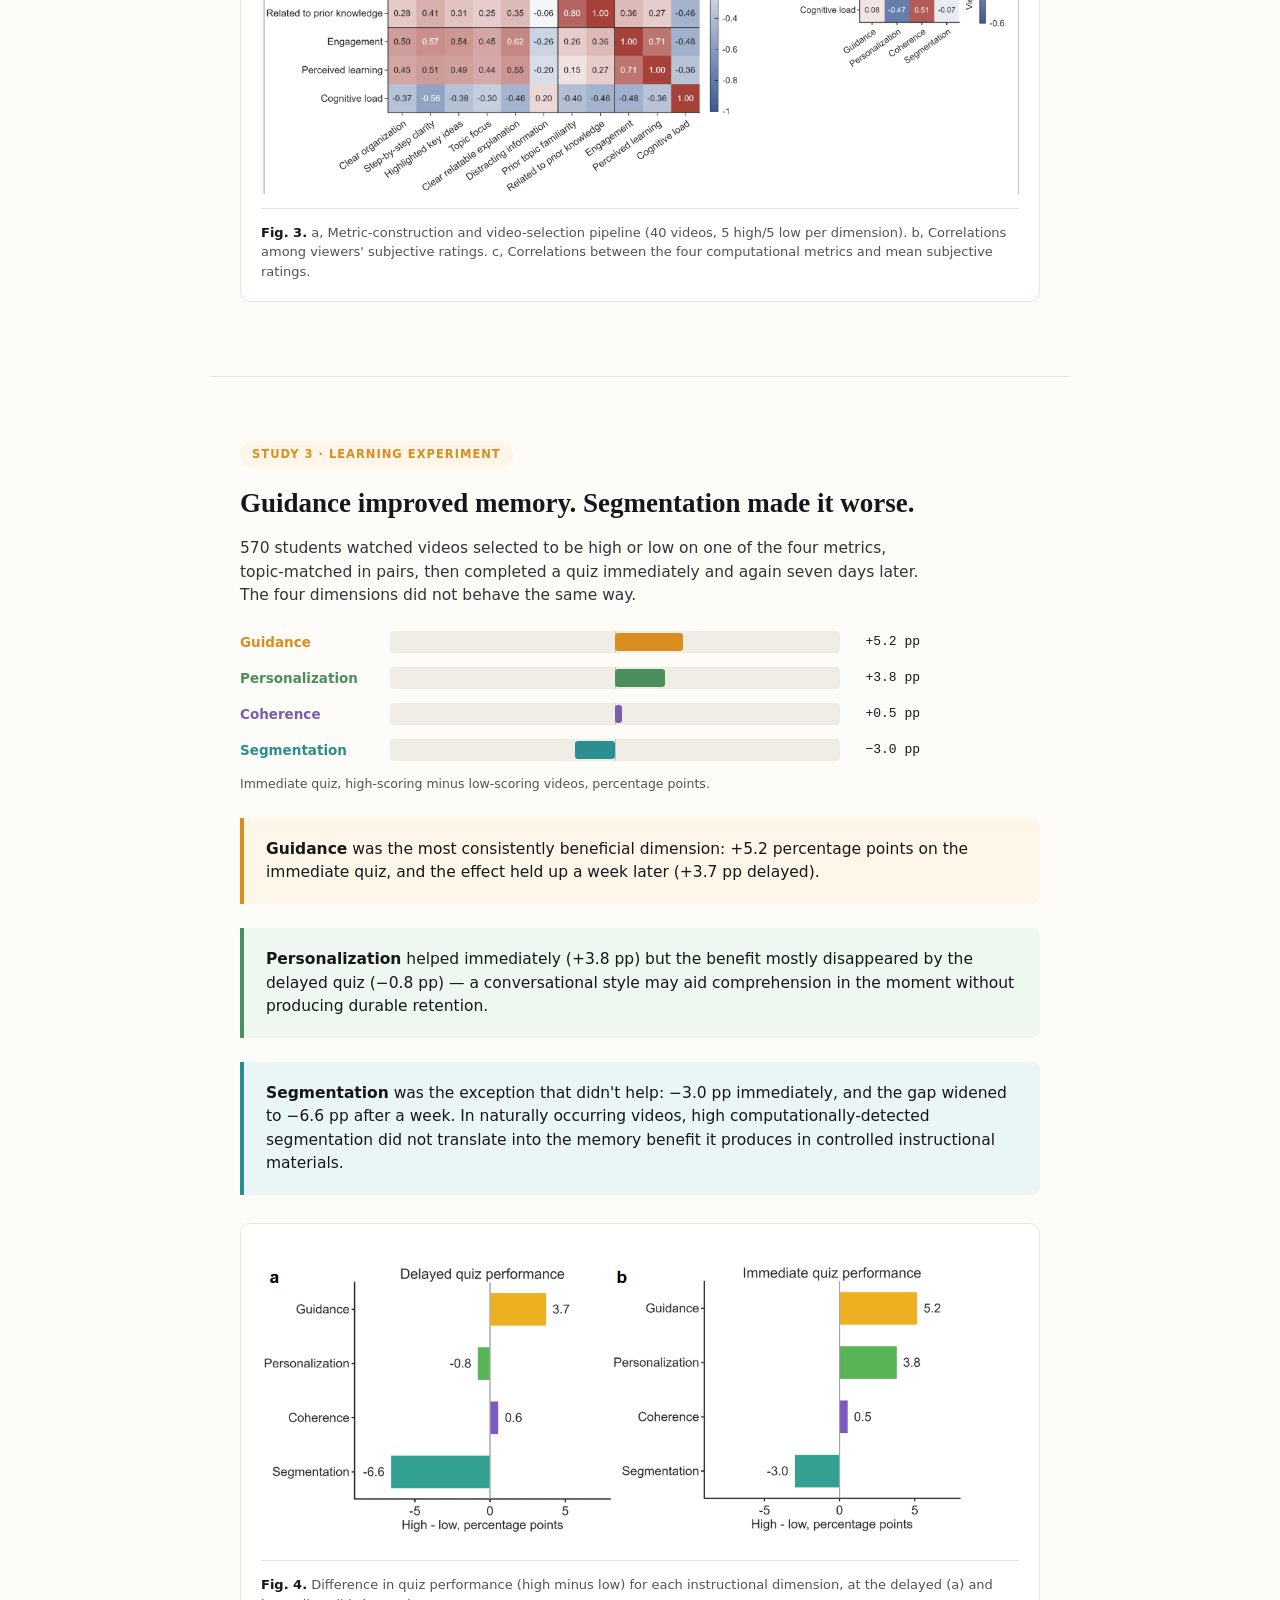
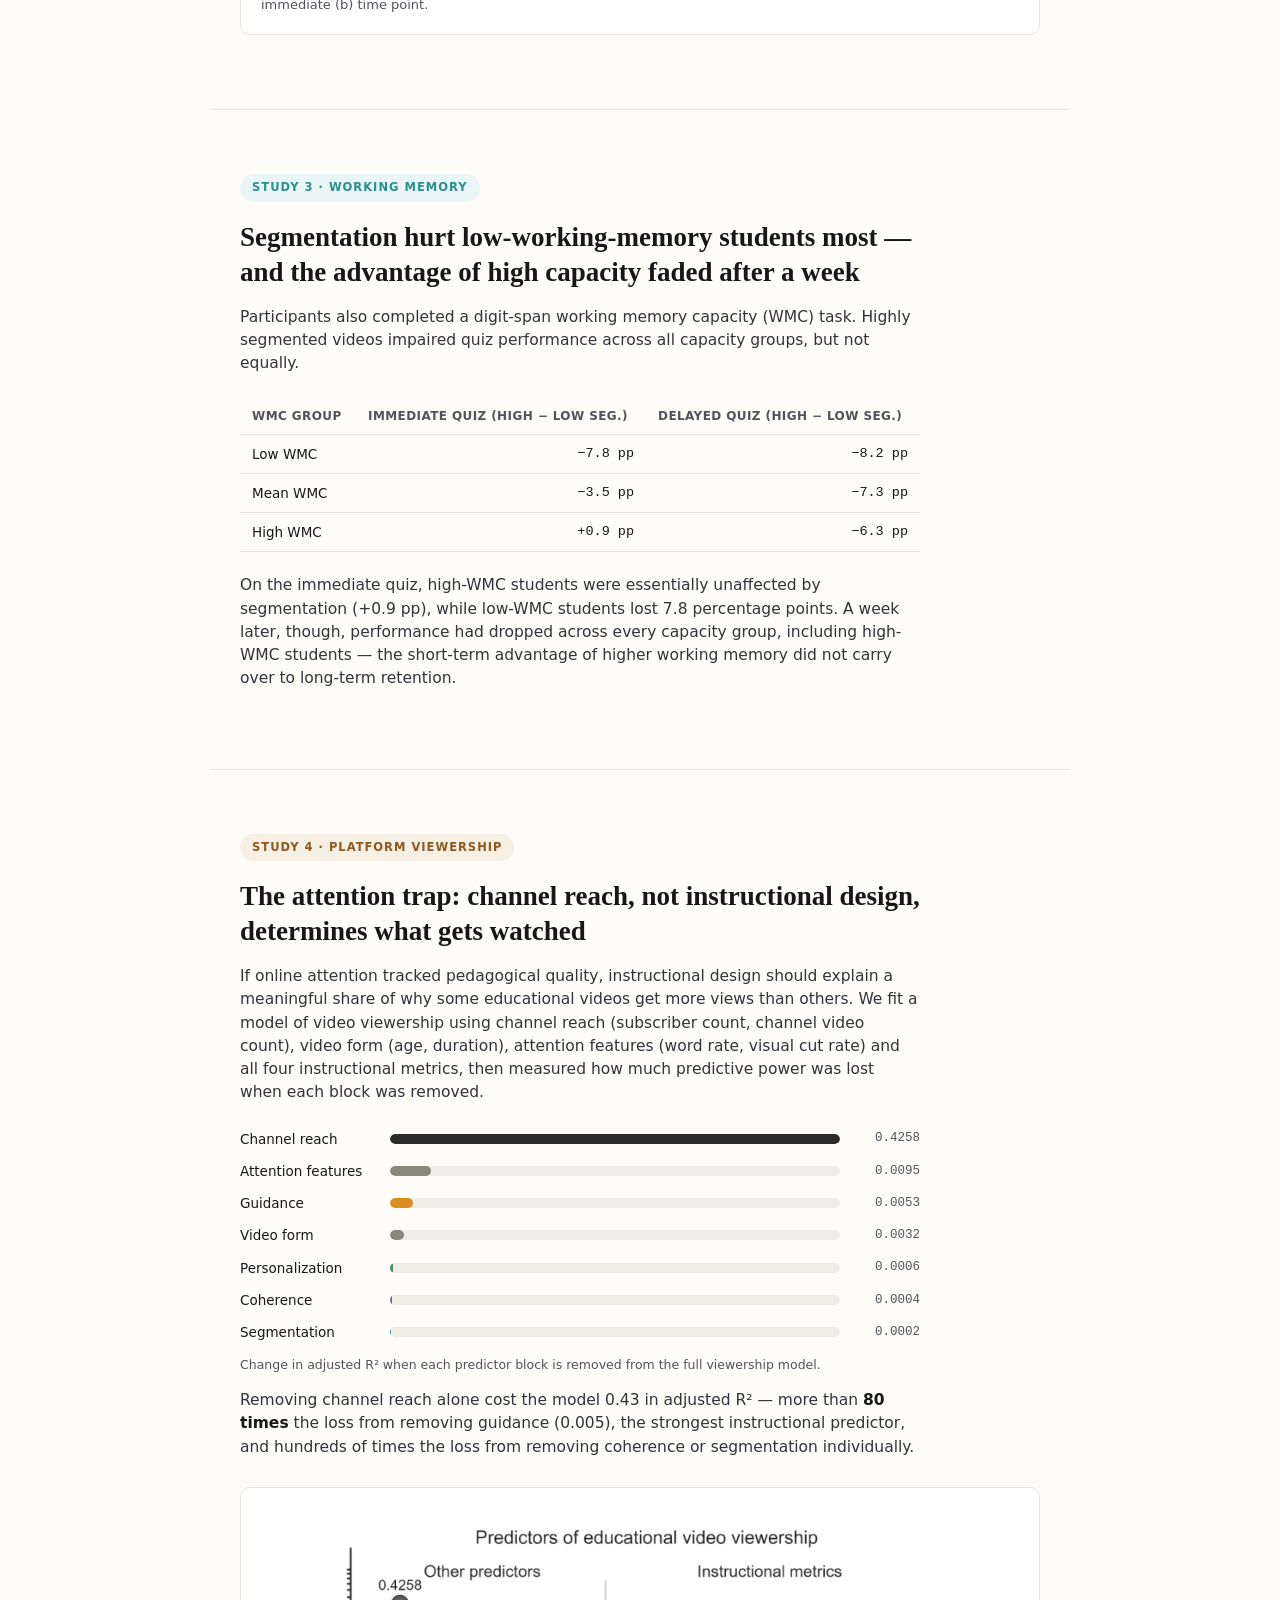
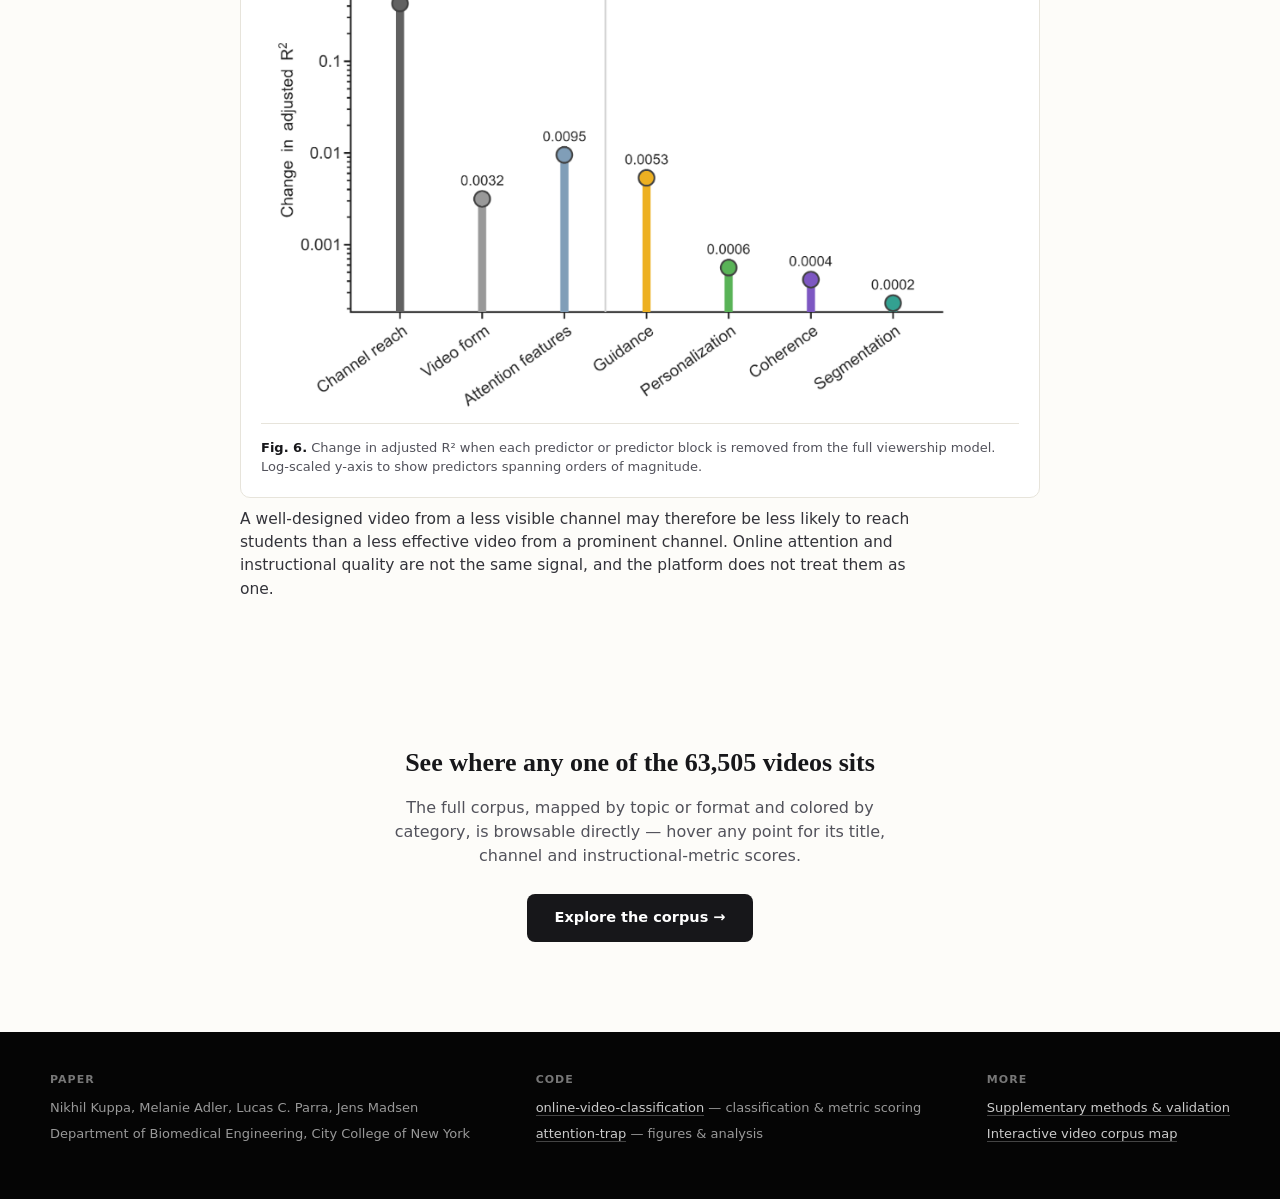
==== commit 3c5de9d3: "Align explore.html's header, move the Format/Content toggle to the legend panel, add Findings sectio" ====
--- a/web_app/frontend/index.html
+++ b/web_app/frontend/index.html
@@ -11,7 +11,7 @@
 <div class="header">
     <div class="header-content">
         <div class="header-text">
-            <div class="eyebrow">City College of New York &middot; Department of Biomedical Engineering</div>
+            <div class="eyebrow">What the four studies found</div>
             <div class="title">The Attention Trap in Online Education Videos</div>
             <div class="byline">
                 <span>Nikhil Kuppa, Melanie Adler, Lucas C. Parra, Jens Madsen</span>
@@ -37,6 +37,15 @@
         the answer was the same &mdash; these two questions have different answers.
     </p>
 </div>
+
+<nav class="section-nav">
+    <a href="#survey">Survey</a>
+    <a href="#corpus">Corpus</a>
+    <a href="#metrics">Metrics</a>
+    <a href="#experiment">Experiment</a>
+    <a href="#wmc">Working memory</a>
+    <a href="#viewership">Viewership</a>
+</nav>
 
 <div class="stat-strip">
     <div class="stat"><div class="stat-num">1,378</div><div class="stat-label">students surveyed on coursework help-seeking</div></div>
--- a/web_app/frontend/findings.css
+++ b/web_app/frontend/findings.css
@@ -143,6 +143,37 @@
         max-width: 680px;
     }
 
+    .section-nav {
+        position: sticky;
+        top: 0;
+        z-index: 50;
+        display: flex;
+        gap: 6px;
+        max-width: 860px;
+        margin: 0 auto;
+        padding: 12px 30px;
+        background: var(--paper);
+        overflow-x: auto;
+        white-space: nowrap;
+    }
+
+    .section-nav a {
+        flex: 0 0 auto;
+        padding: 6px 14px;
+        border-radius: 20px;
+        border: 1px solid var(--line);
+        font-size: 12.5px;
+        font-weight: 500;
+        color: var(--ink-soft);
+        text-decoration: none;
+        transition: background 0.15s, color 0.15s, border-color 0.15s;
+    }
+
+    .section-nav a:hover {
+        color: var(--ink);
+        border-color: #999;
+    }
+
     .stat-strip {
         display: flex;
         flex-wrap: wrap;
@@ -181,6 +212,7 @@
         margin: 0 auto;
         padding: 64px 30px;
         border-bottom: 1px solid var(--line);
+        scroll-margin-top: 56px;
     }
 
     section.finding:last-of-type { border-bottom: none; }
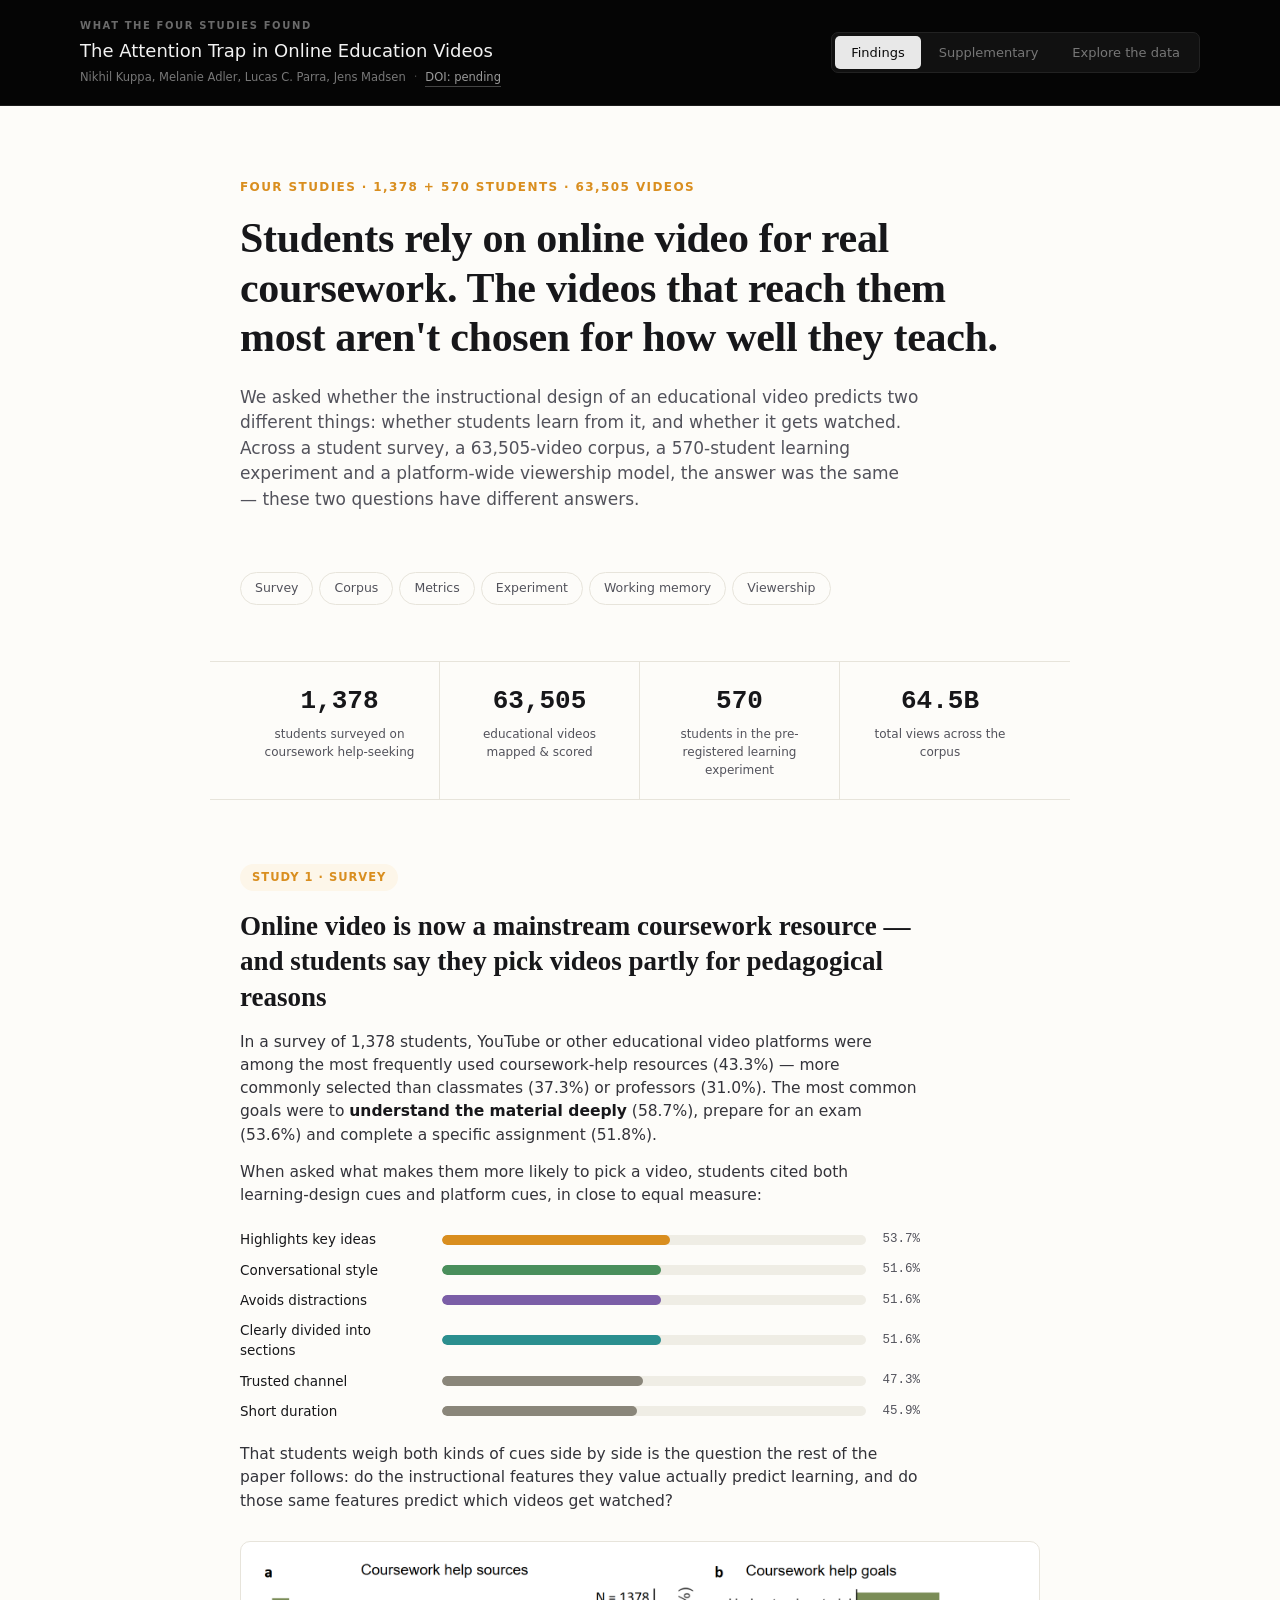
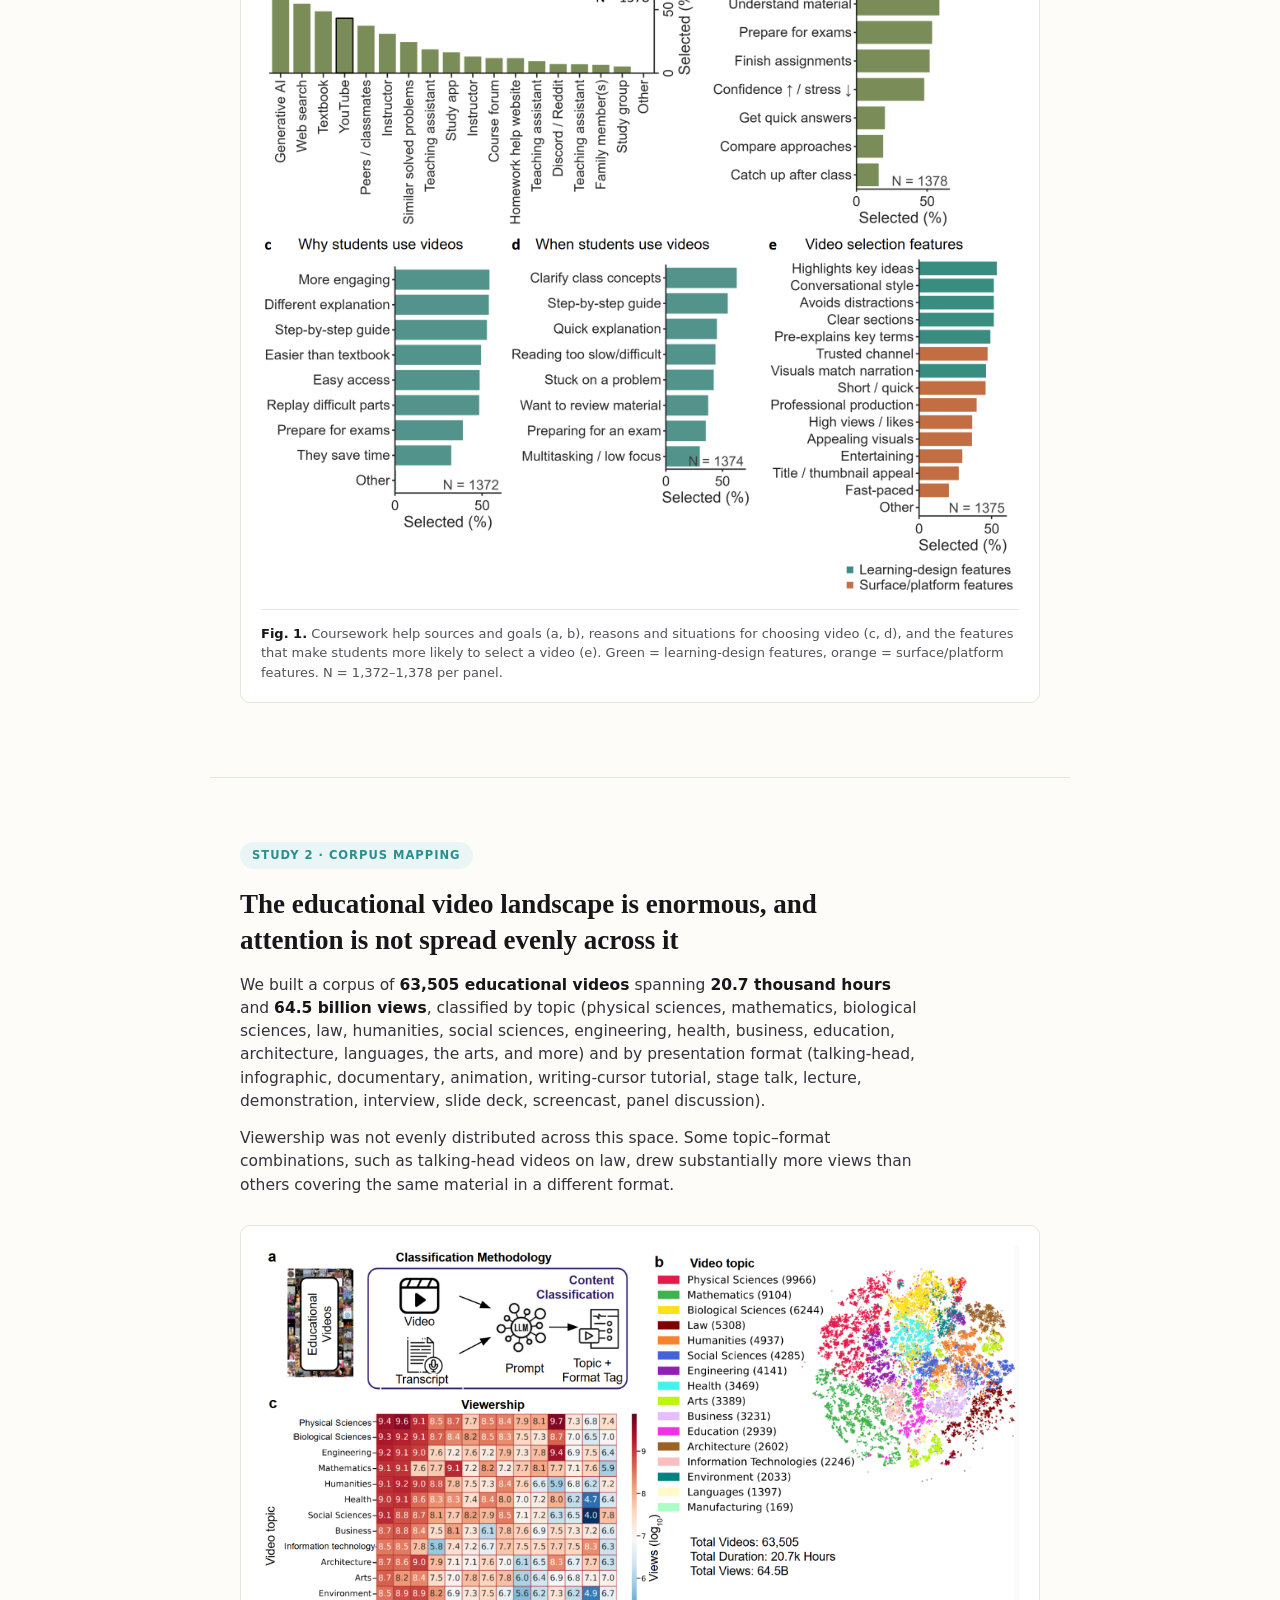
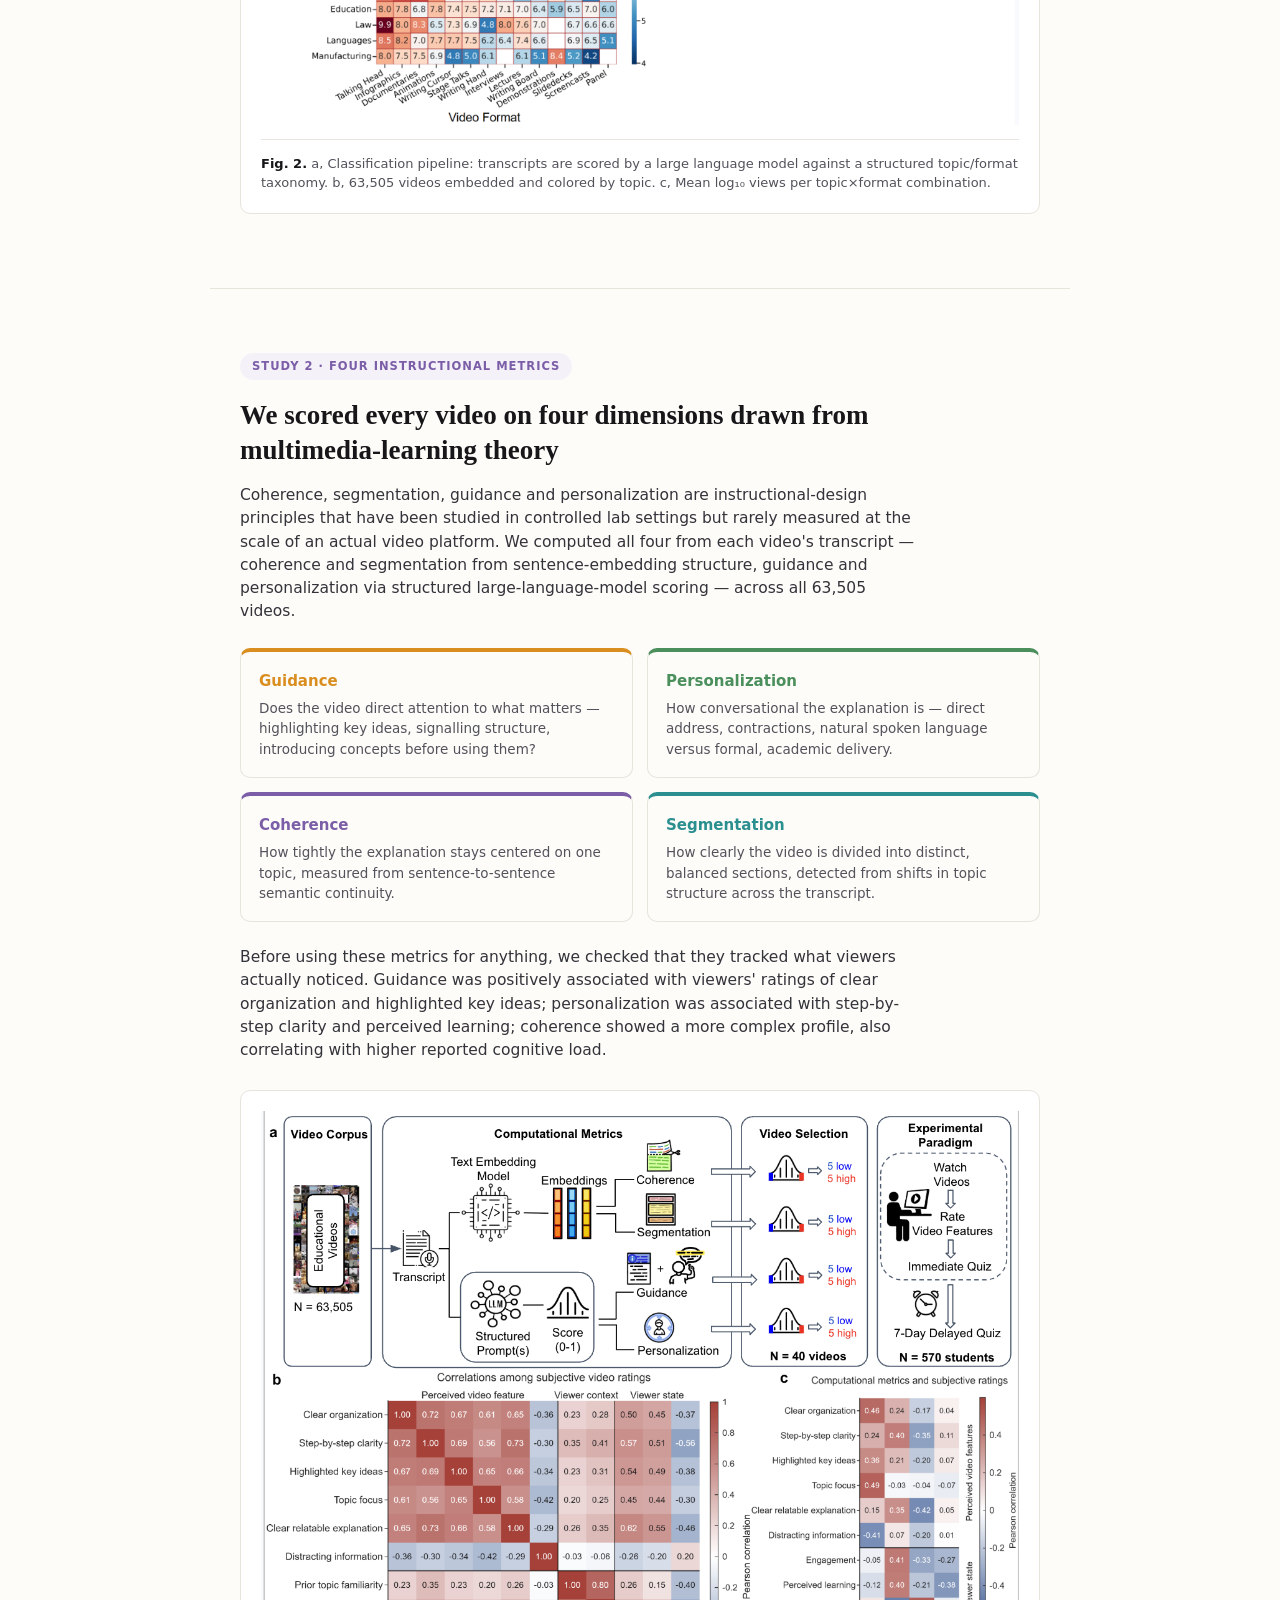
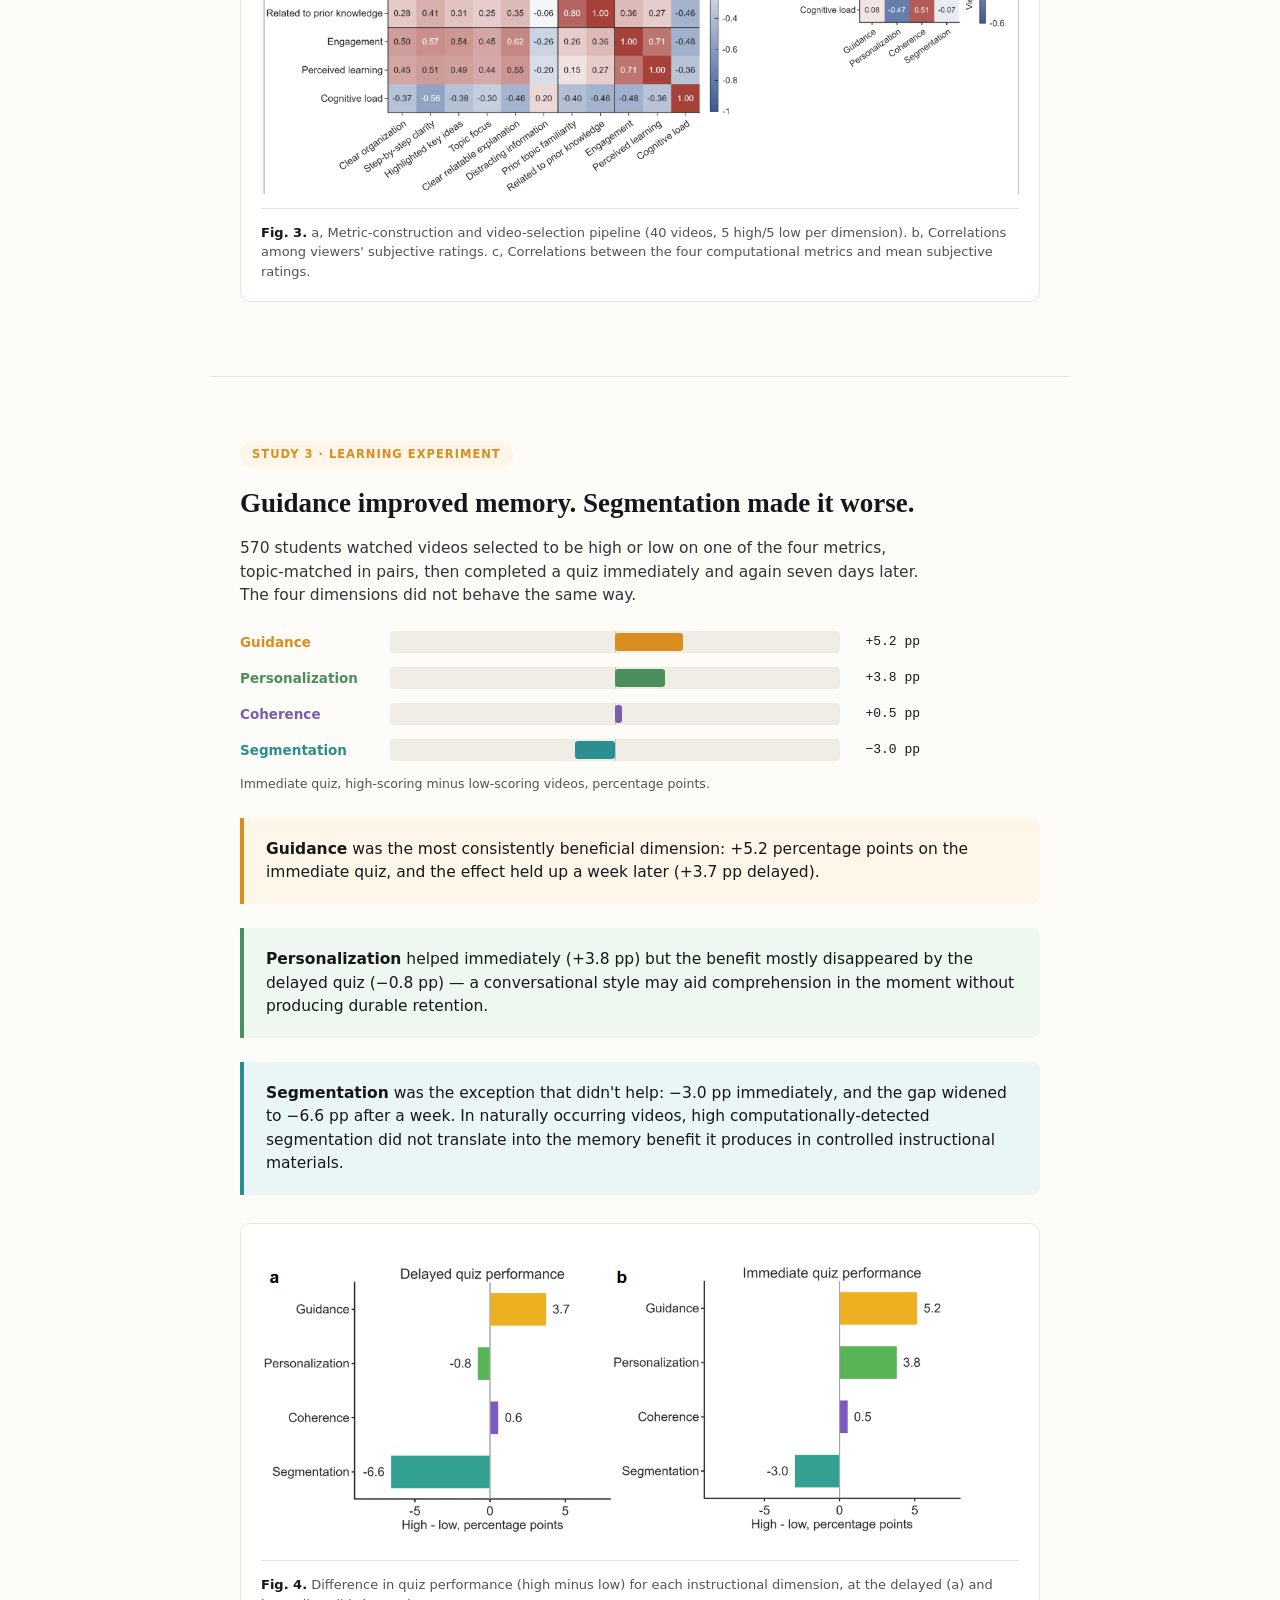
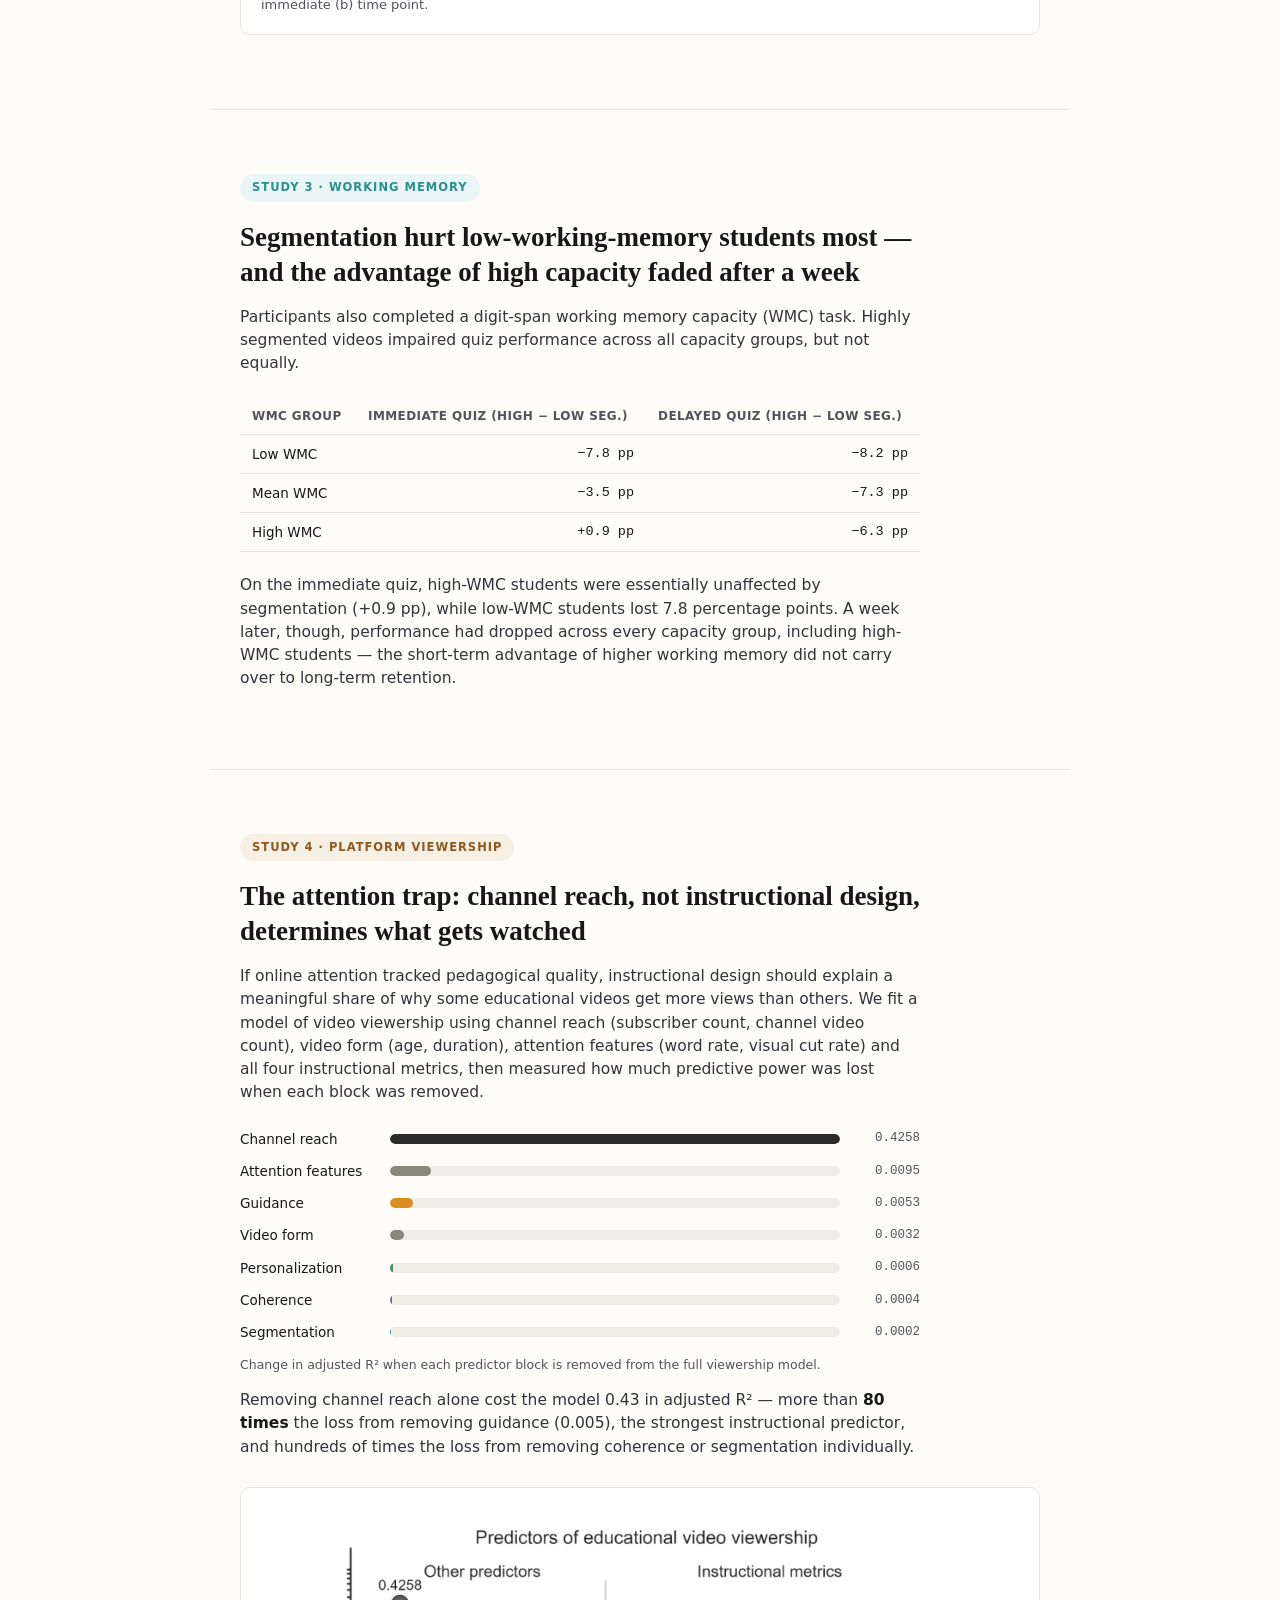
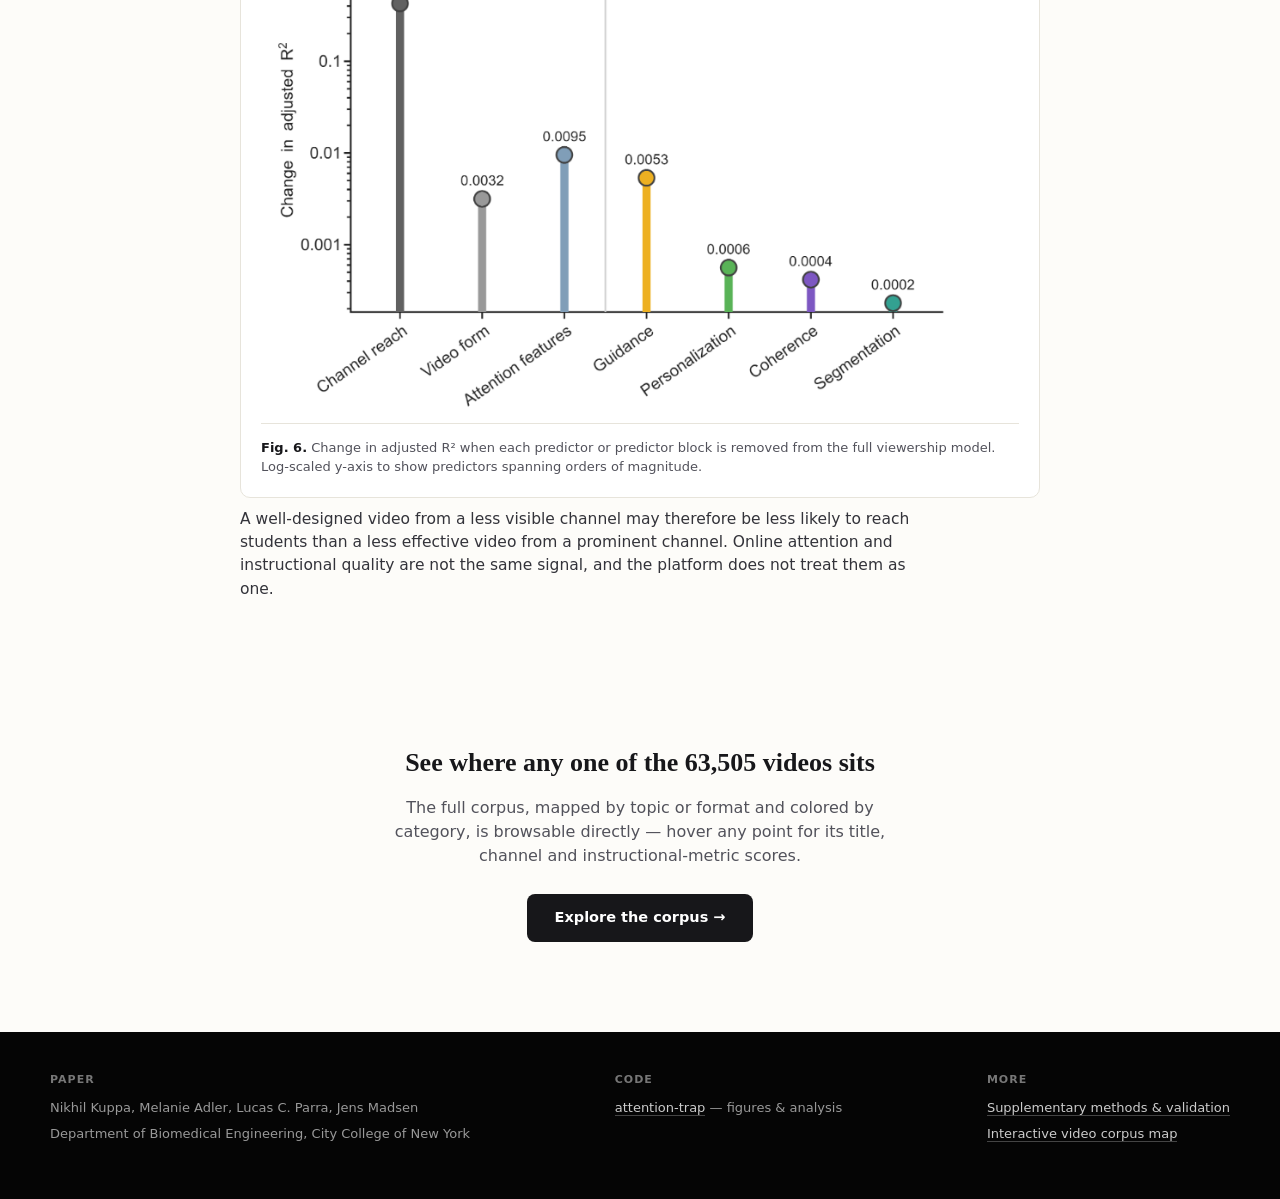
==== commit a21d5233: "Fix the Format/Content toggle styling, update explore eyebrow, trim footer code link - classificatio" ====
--- a/web_app/frontend/index.html
+++ b/web_app/frontend/index.html
@@ -279,7 +279,6 @@
         </div>
         <div class="footer-col">
             <h4>Code</h4>
-            <div><a href="https://github.com/nikhilkuppa/online-video-classification" target="_blank" rel="noopener">online-video-classification</a> &mdash; classification &amp; metric scoring</div>
             <div><a href="https://github.com/nikhilkuppa/attention-trap" target="_blank" rel="noopener">attention-trap</a> &mdash; figures &amp; analysis</div>
         </div>
         <div class="footer-col">
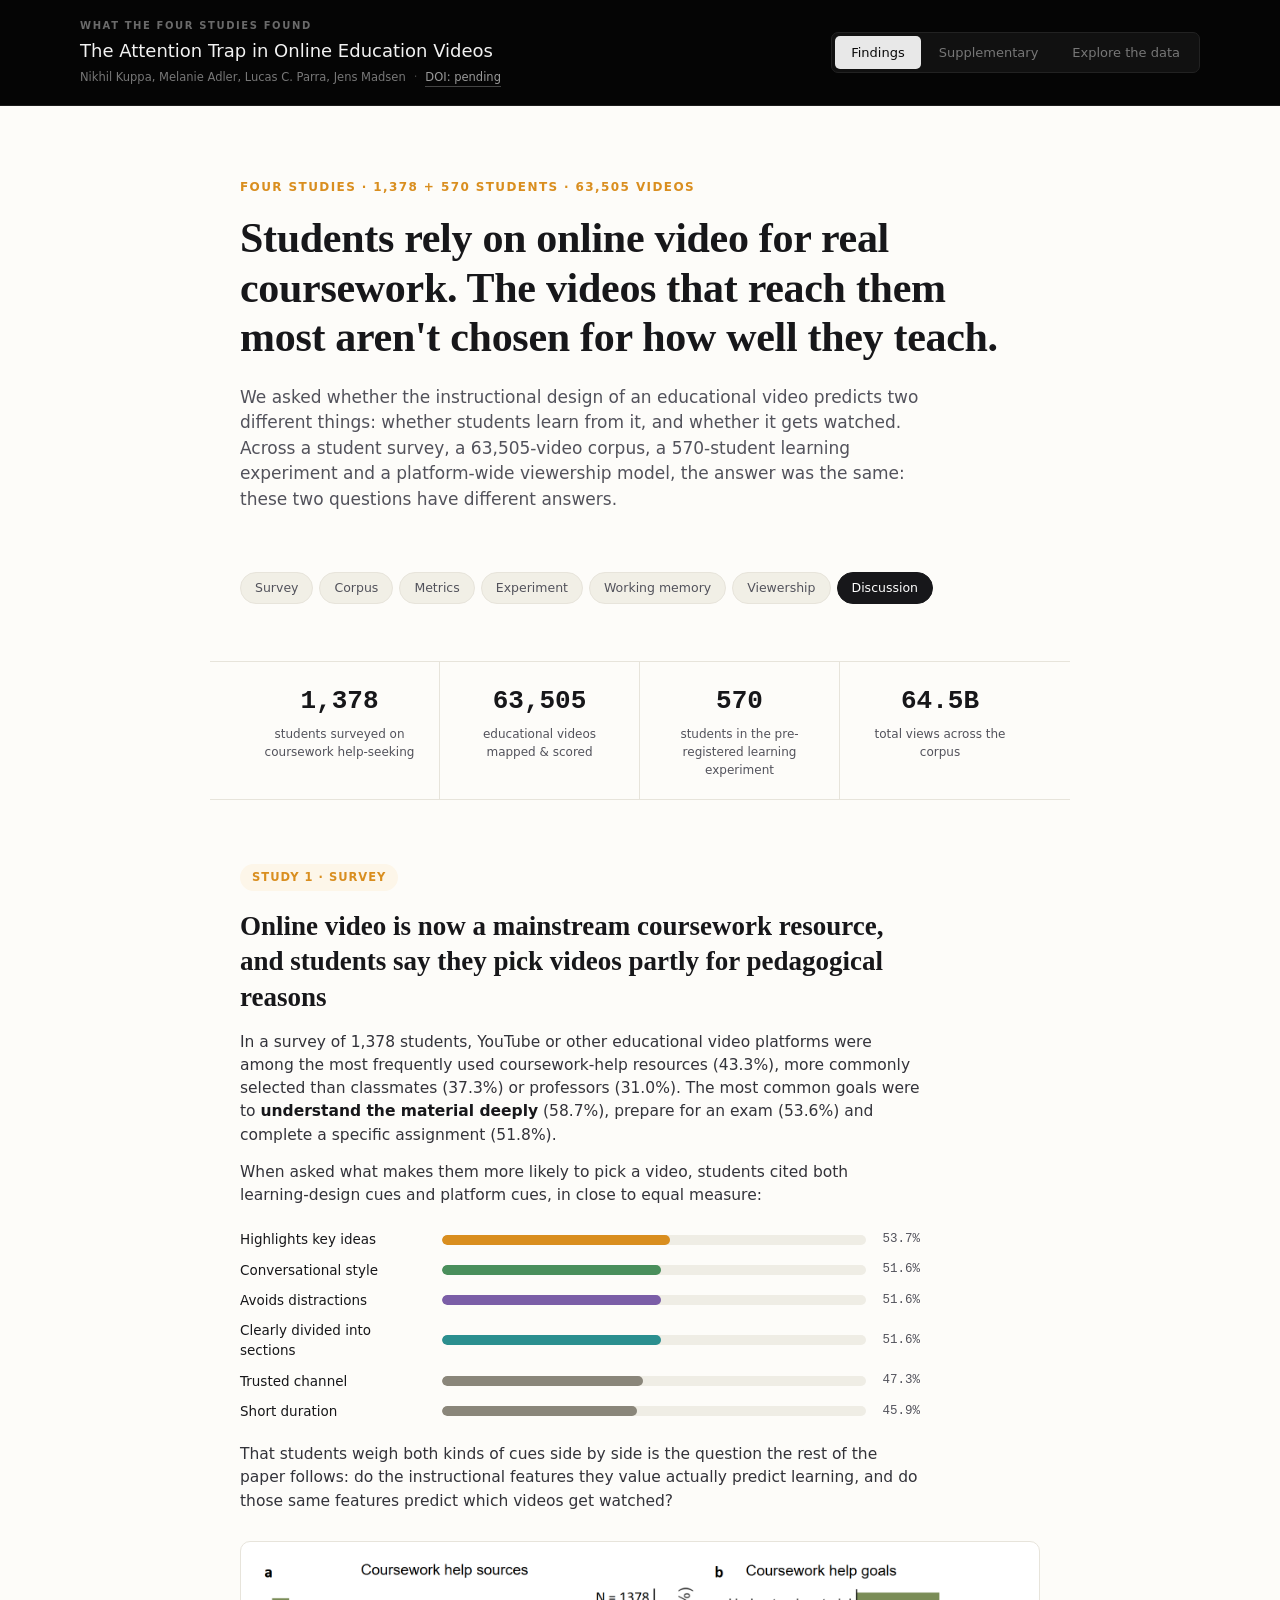
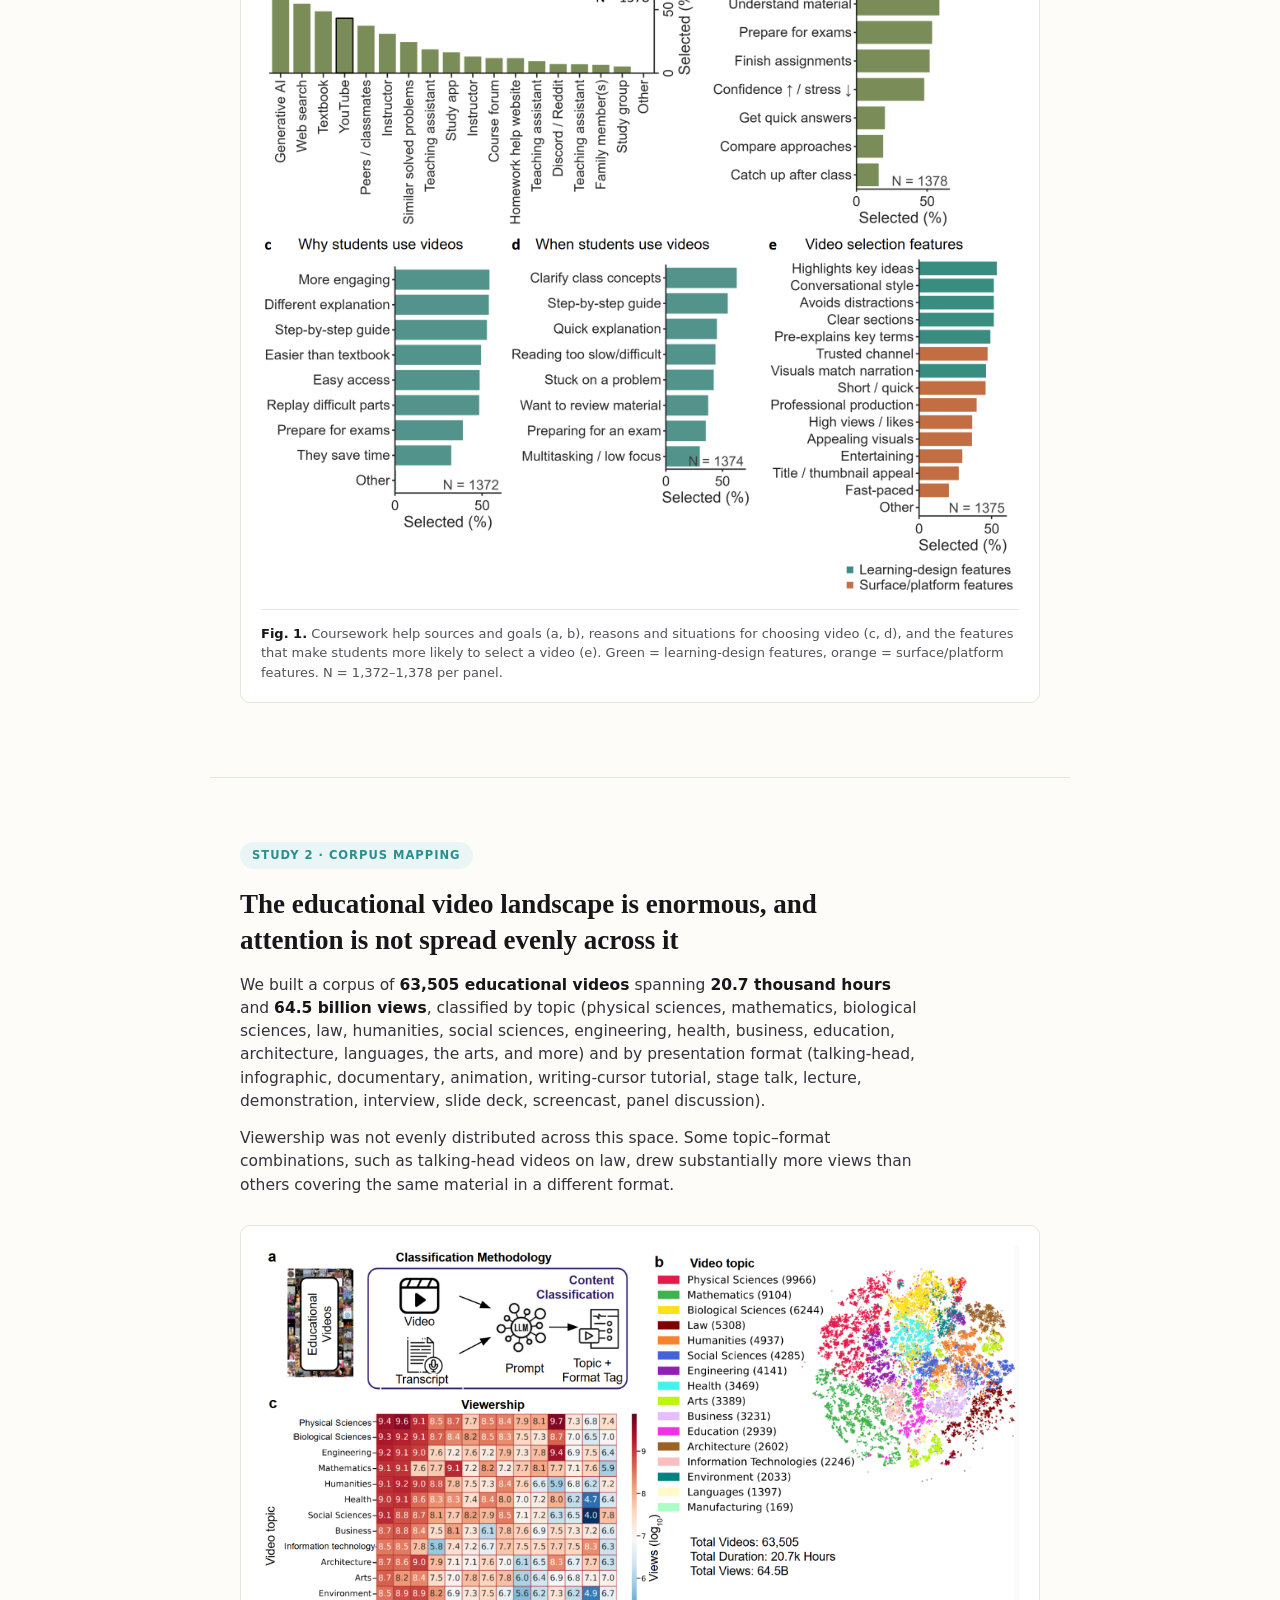
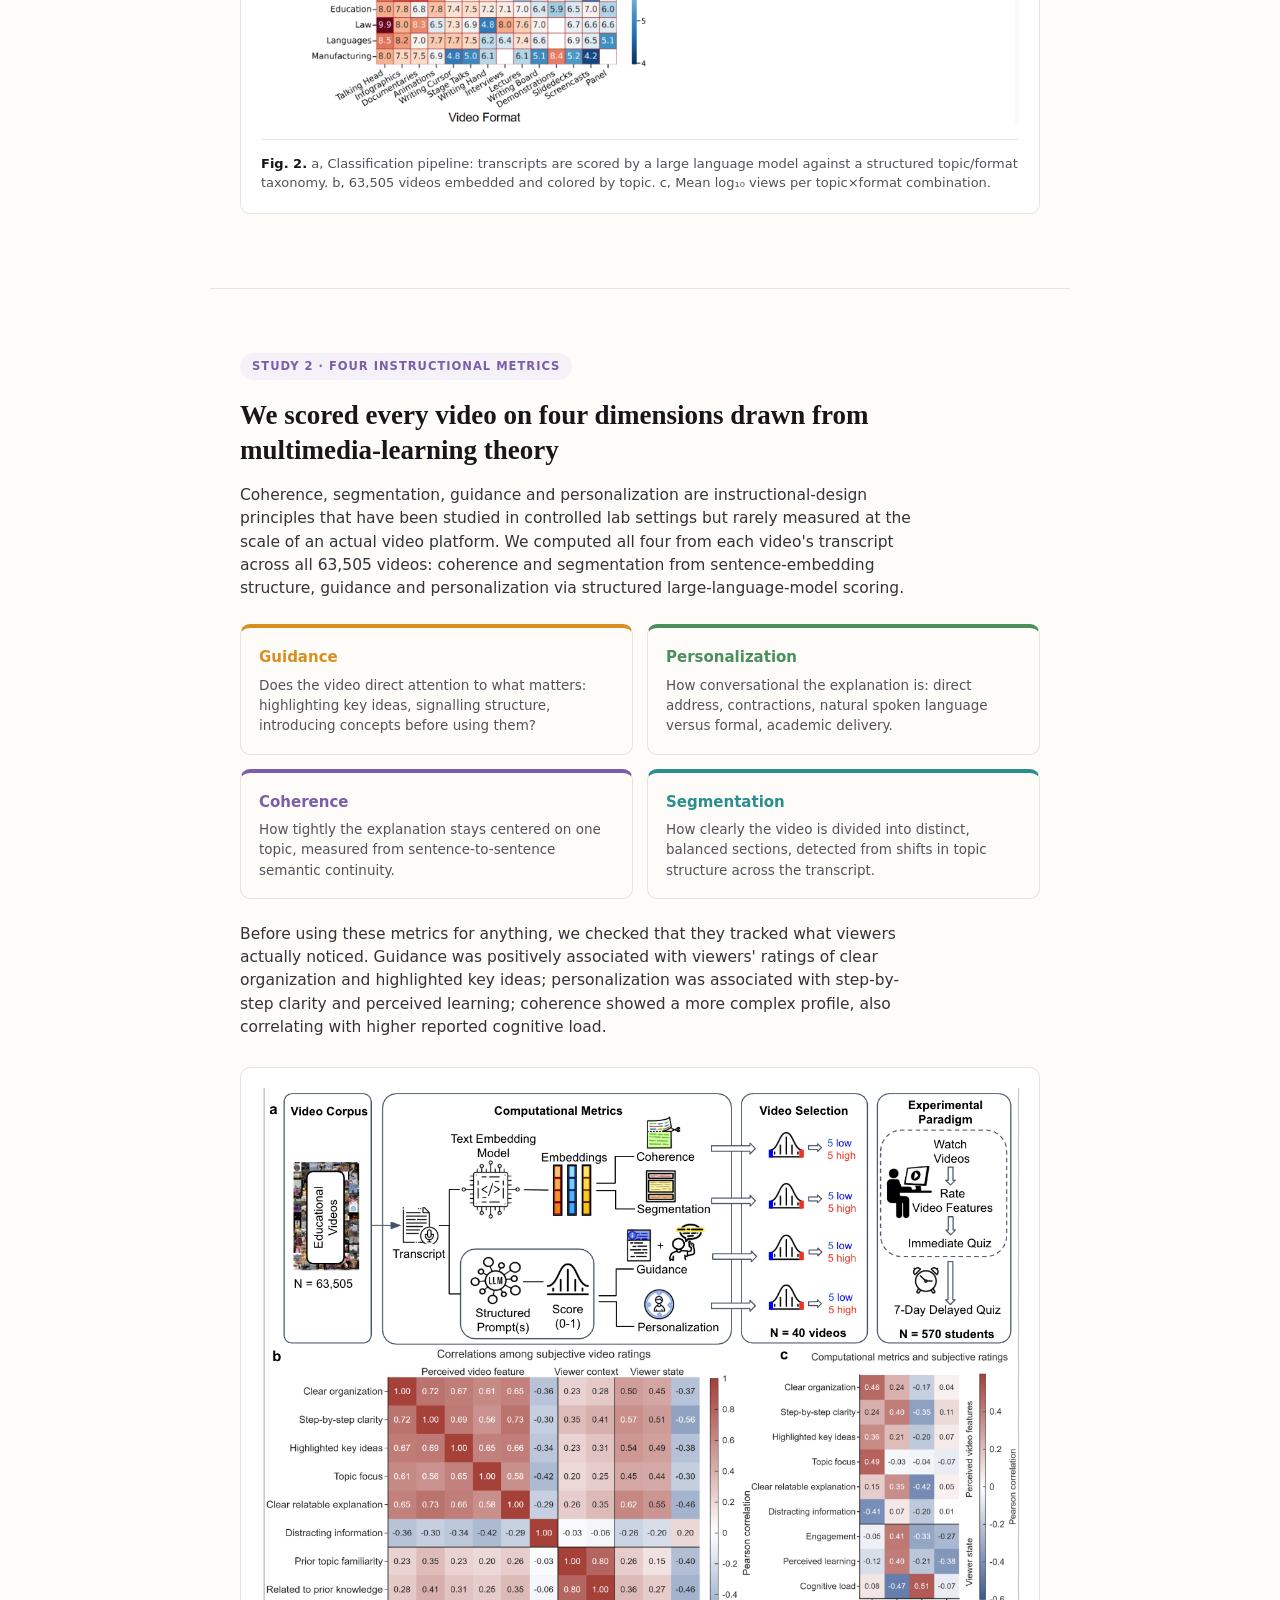
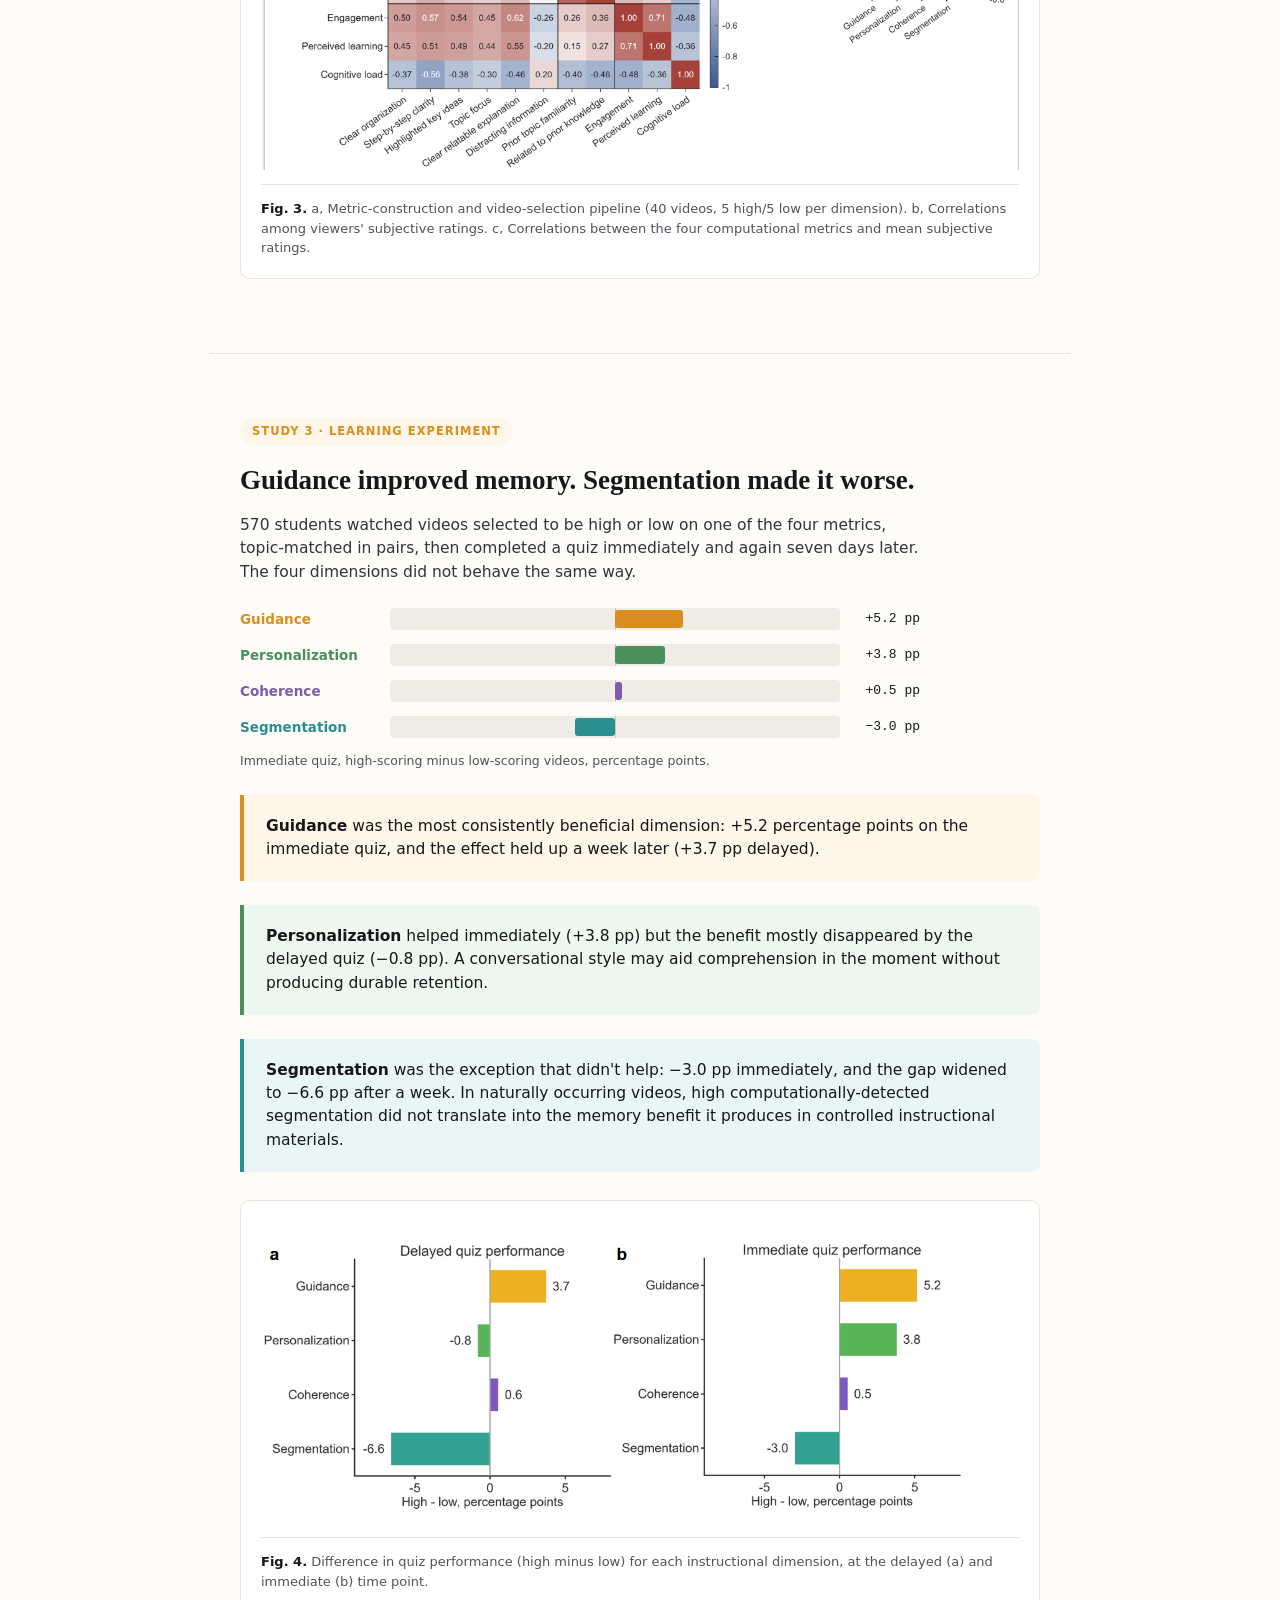
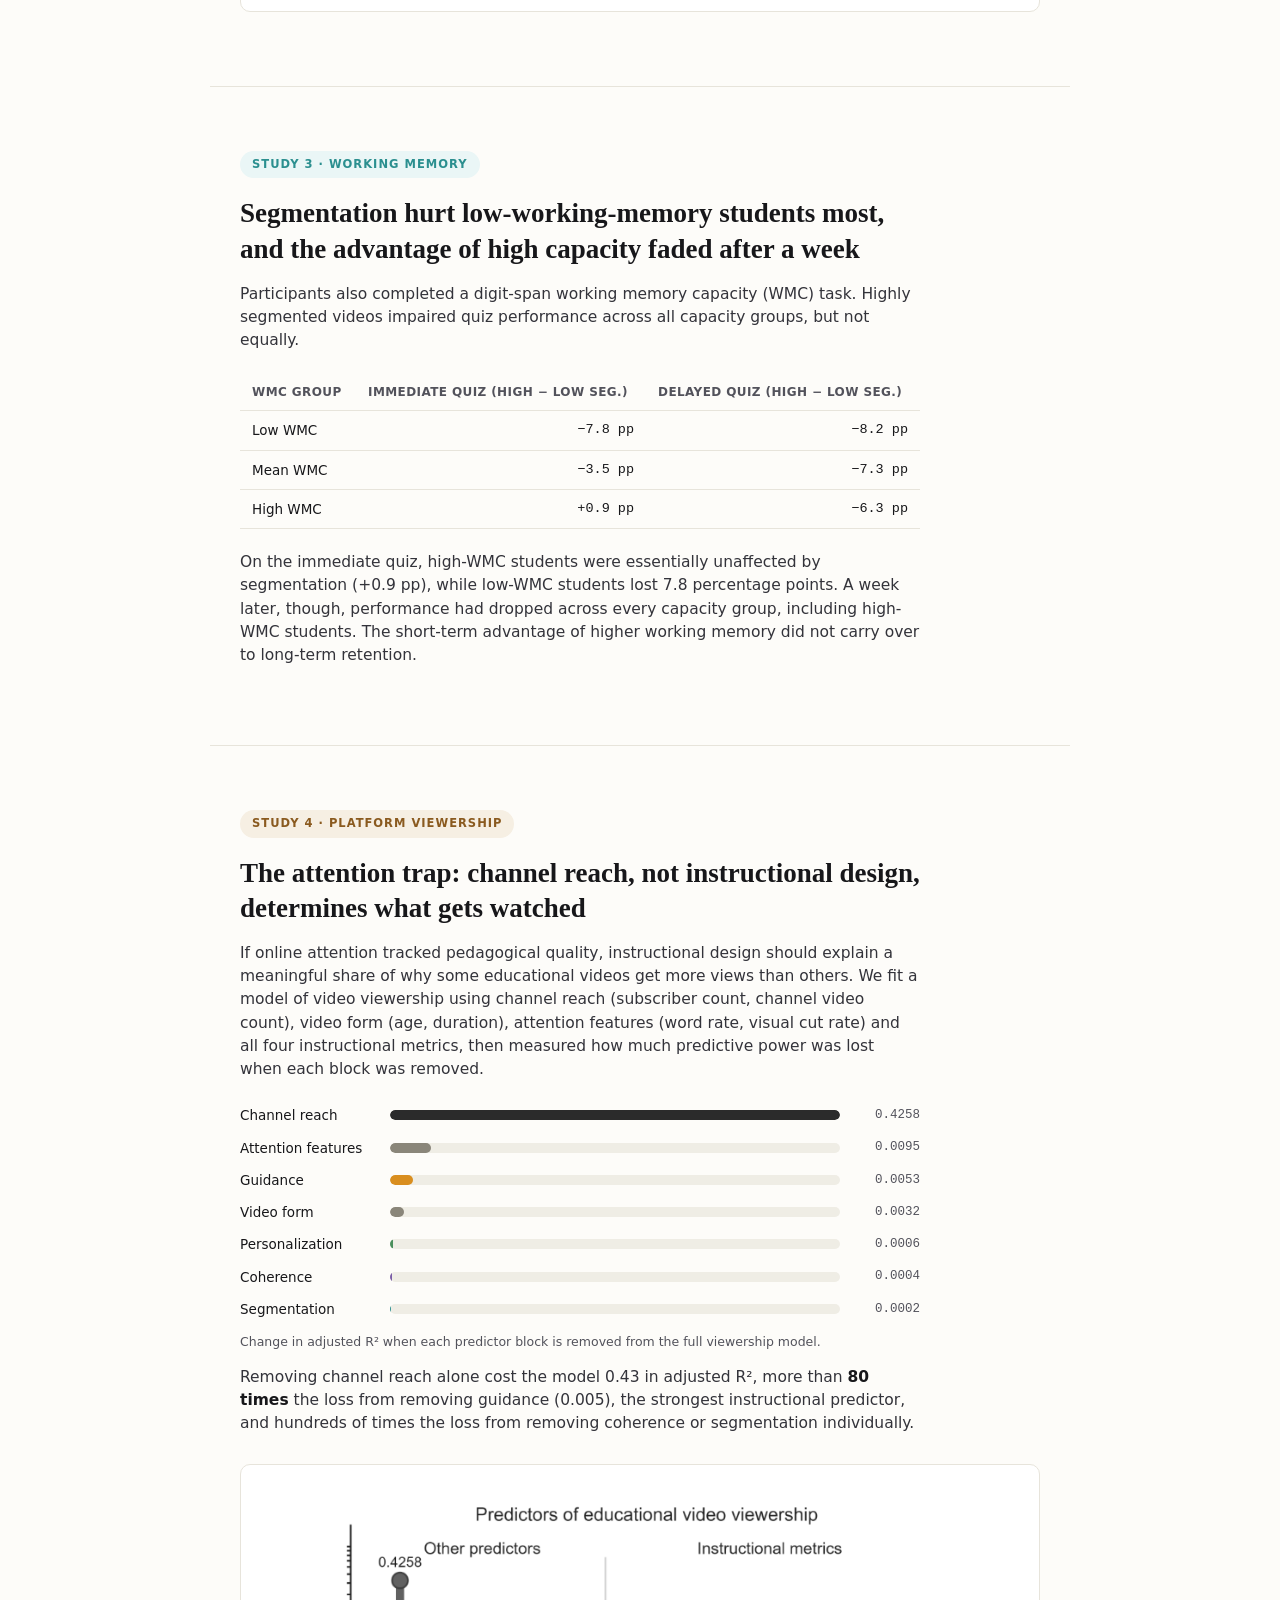
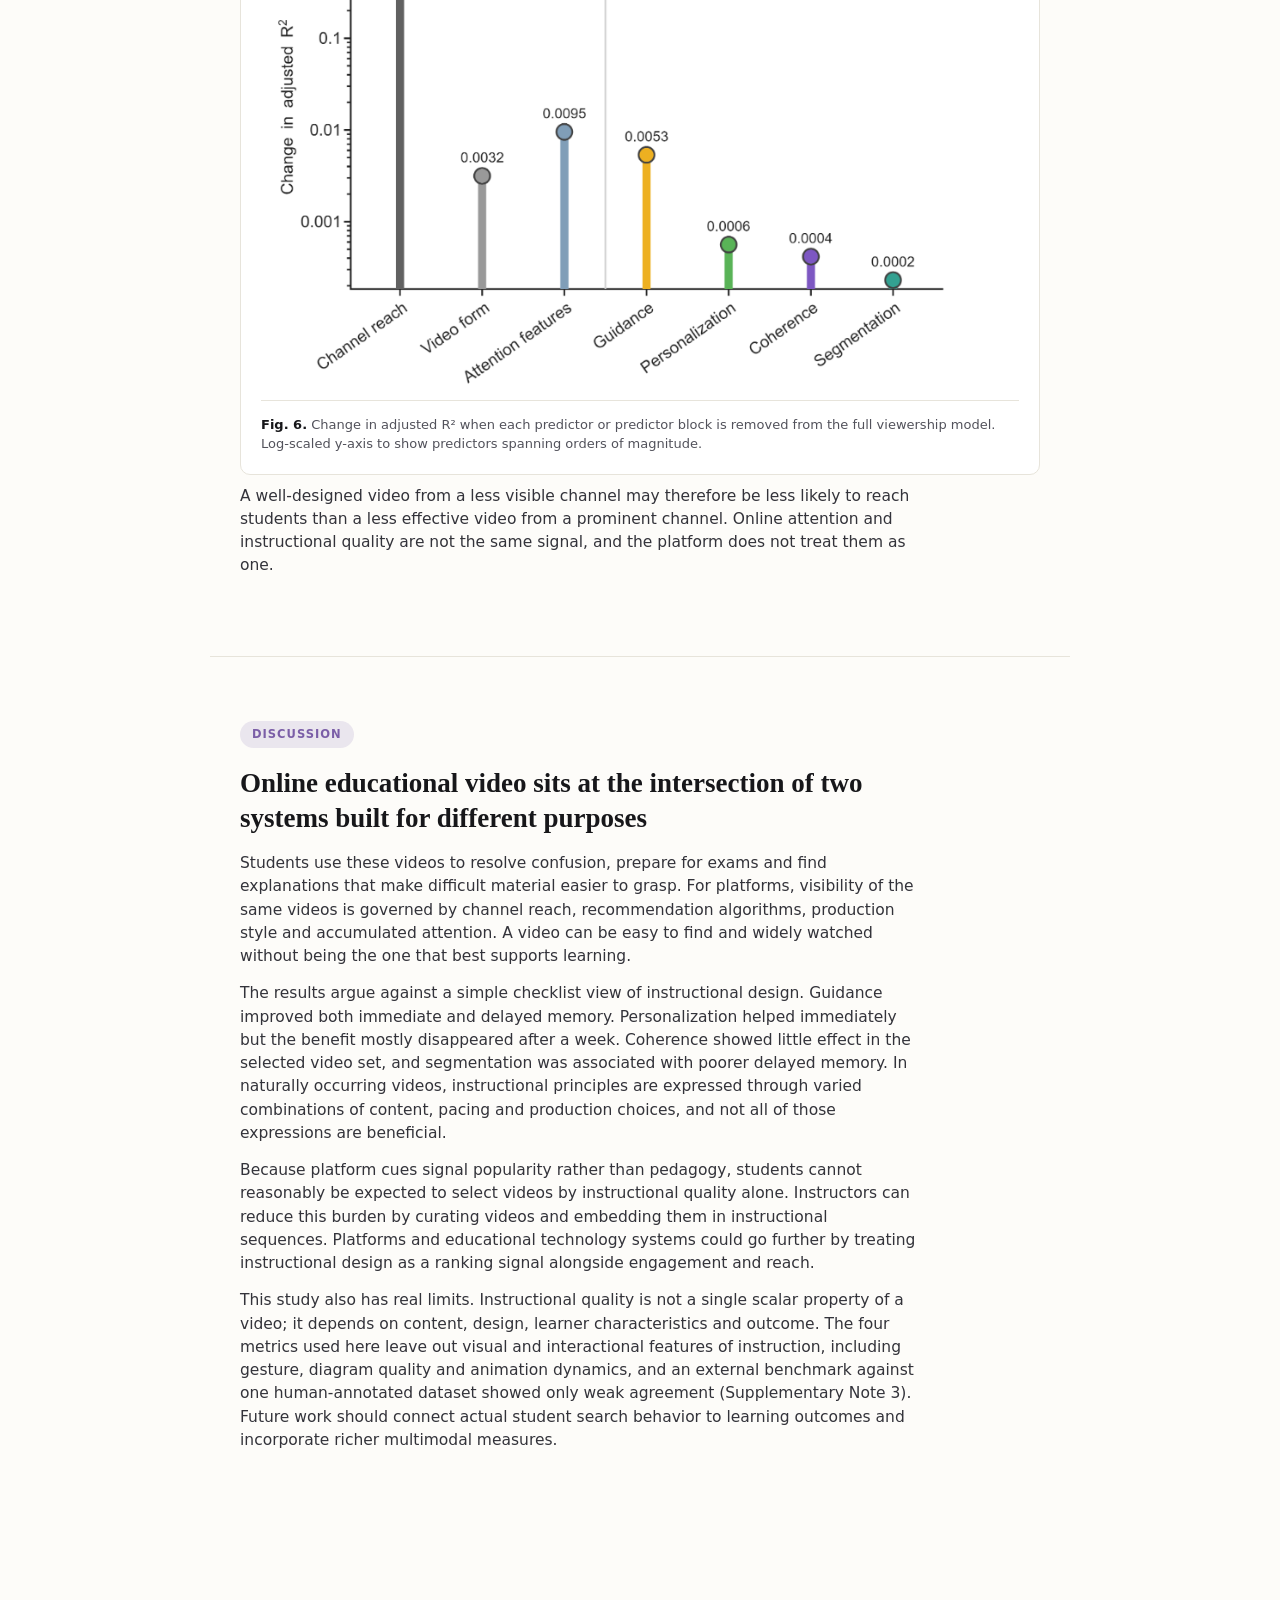
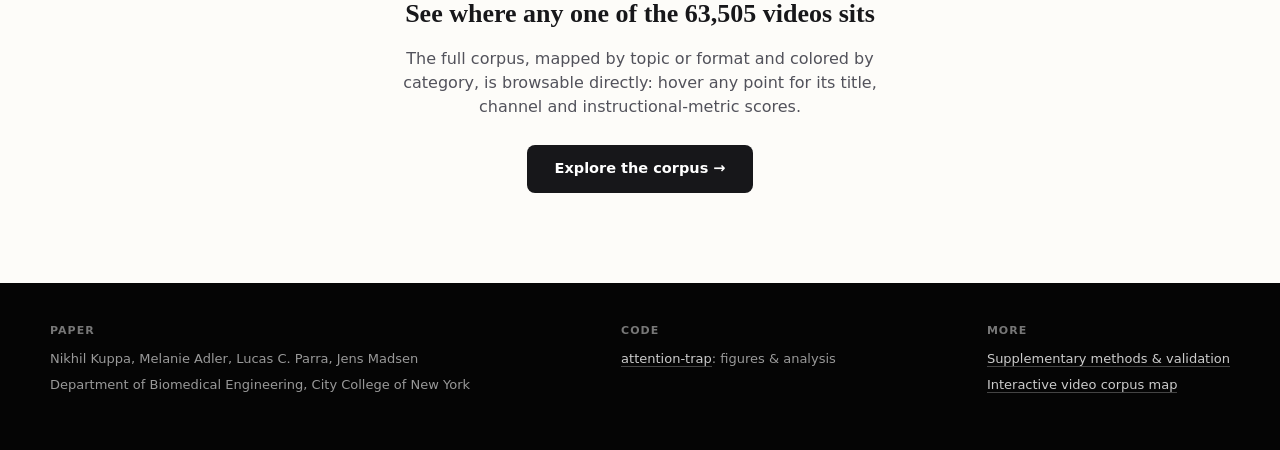
==== commit c39c9bd8: "Right-align SI Note 5 breakdown column, remove em dashes, add section-nav highlighting and a Discuss" ====
--- a/web_app/frontend/index.html
+++ b/web_app/frontend/index.html
@@ -34,17 +34,18 @@
         We asked whether the instructional design of an educational video predicts two different
         things: whether students learn from it, and whether it gets watched. Across a student survey,
         a 63,505-video corpus, a 570-student learning experiment and a platform-wide viewership model,
-        the answer was the same &mdash; these two questions have different answers.
+        the answer was the same: these two questions have different answers.
     </p>
 </div>
 
-<nav class="section-nav">
+<nav class="section-nav" id="section-nav">
     <a href="#survey">Survey</a>
     <a href="#corpus">Corpus</a>
     <a href="#metrics">Metrics</a>
     <a href="#experiment">Experiment</a>
     <a href="#wmc">Working memory</a>
     <a href="#viewership">Viewership</a>
+    <a href="#discussion">Discussion</a>
 </nav>
 
 <div class="stat-strip">
@@ -57,10 +58,10 @@
 <!-- Study 1 -->
 <section class="finding" id="survey">
     <div class="finding-kicker" style="background:#fdf6e9;color:var(--guidance)">Study 1 &middot; Survey</div>
-    <h2>Online video is now a mainstream coursework resource &mdash; and students say they pick videos partly for pedagogical reasons</h2>
+    <h2>Online video is now a mainstream coursework resource, and students say they pick videos partly for pedagogical reasons</h2>
     <p>
         In a survey of 1,378 students, YouTube or other educational video platforms were among the
-        most frequently used coursework-help resources (43.3%) &mdash; more commonly selected than
+        most frequently used coursework-help resources (43.3%), more commonly selected than
         classmates (37.3%) or professors (31.0%). The most common goals were to <strong>understand the
         material deeply</strong> (58.7%), prepare for an exam (53.6%) and complete a specific assignment
         (51.8%).
@@ -118,18 +119,18 @@
     <p>
         Coherence, segmentation, guidance and personalization are instructional-design principles that
         have been studied in controlled lab settings but rarely measured at the scale of an actual video
-        platform. We computed all four from each video's transcript &mdash; coherence and segmentation
-        from sentence-embedding structure, guidance and personalization via structured large-language-model
-        scoring &mdash; across all 63,505 videos.
+        platform. We computed all four from each video's transcript across all 63,505 videos: coherence
+        and segmentation from sentence-embedding structure, guidance and personalization via structured
+        large-language-model scoring.
     </p>
     <div class="metric-grid">
         <div class="metric-card guidance">
             <h3>Guidance</h3>
-            <p>Does the video direct attention to what matters &mdash; highlighting key ideas, signalling structure, introducing concepts before using them?</p>
+            <p>Does the video direct attention to what matters: highlighting key ideas, signalling structure, introducing concepts before using them?</p>
         </div>
         <div class="metric-card personalization">
             <h3>Personalization</h3>
-            <p>How conversational the explanation is &mdash; direct address, contractions, natural spoken language versus formal, academic delivery.</p>
+            <p>How conversational the explanation is: direct address, contractions, natural spoken language versus formal, academic delivery.</p>
         </div>
         <div class="metric-card coherence">
             <h3>Coherence</h3>
@@ -191,7 +192,7 @@
     </div>
     <div class="callout c-personalization">
         <strong>Personalization</strong> helped immediately (+3.8 pp) but the benefit mostly disappeared
-        by the delayed quiz (&minus;0.8 pp) &mdash; a conversational style may aid comprehension in the
+        by the delayed quiz (&minus;0.8 pp). A conversational style may aid comprehension in the
         moment without producing durable retention.
     </div>
     <div class="callout c-segmentation">
@@ -208,7 +209,7 @@
 <!-- Working memory -->
 <section class="finding" id="wmc">
     <div class="finding-kicker" style="background:#eaf6f6;color:var(--segmentation)">Study 3 &middot; Working memory</div>
-    <h2>Segmentation hurt low-working-memory students most &mdash; and the advantage of high capacity faded after a week</h2>
+    <h2>Segmentation hurt low-working-memory students most, and the advantage of high capacity faded after a week</h2>
     <p>
         Participants also completed a digit-span working memory capacity (WMC) task. Highly segmented
         videos impaired quiz performance across all capacity groups, but not equally.
@@ -222,7 +223,7 @@
     <p>
         On the immediate quiz, high-WMC students were essentially unaffected by segmentation (+0.9 pp),
         while low-WMC students lost 7.8 percentage points. A week later, though, performance had dropped
-        across every capacity group, including high-WMC students &mdash; the short-term advantage of
+        across every capacity group, including high-WMC students. The short-term advantage of
         higher working memory did not carry over to long-term retention.
     </p>
 </section>
@@ -249,7 +250,7 @@
     </div>
     <p style="font-size:12.5px;color:var(--ink-soft);margin-top:-10px">Change in adjusted R&sup2; when each predictor block is removed from the full viewership model.</p>
     <p>
-        Removing channel reach alone cost the model 0.43 in adjusted R&sup2; &mdash; more than
+        Removing channel reach alone cost the model 0.43 in adjusted R&sup2;, more than
         <strong>80 times</strong> the loss from removing guidance (0.005), the strongest instructional
         predictor, and hundreds of times the loss from removing coherence or segmentation individually.
     </p>
@@ -264,9 +265,45 @@
     </p>
 </section>
 
+<!-- Discussion -->
+<section class="finding" id="discussion">
+    <div class="finding-kicker" style="background:rgba(123,94,167,0.14);color:var(--coherence)">Discussion</div>
+    <h2>Online educational video sits at the intersection of two systems built for different purposes</h2>
+    <p>
+        Students use these videos to resolve confusion, prepare for exams and find explanations that
+        make difficult material easier to grasp. For platforms, visibility of the same videos is
+        governed by channel reach, recommendation algorithms, production style and accumulated
+        attention. A video can be easy to find and widely watched without being the one that best
+        supports learning.
+    </p>
+    <p>
+        The results argue against a simple checklist view of instructional design. Guidance improved
+        both immediate and delayed memory. Personalization helped immediately but the benefit mostly
+        disappeared after a week. Coherence showed little effect in the selected video set, and
+        segmentation was associated with poorer delayed memory. In naturally occurring videos,
+        instructional principles are expressed through varied combinations of content, pacing and
+        production choices, and not all of those expressions are beneficial.
+    </p>
+    <p>
+        Because platform cues signal popularity rather than pedagogy, students cannot reasonably be
+        expected to select videos by instructional quality alone. Instructors can reduce this burden by
+        curating videos and embedding them in instructional sequences. Platforms and educational
+        technology systems could go further by treating instructional design as a ranking signal
+        alongside engagement and reach.
+    </p>
+    <p>
+        This study also has real limits. Instructional quality is not a single scalar property of a
+        video; it depends on content, design, learner characteristics and outcome. The four metrics used
+        here leave out visual and interactional features of instruction, including gesture, diagram
+        quality and animation dynamics, and an external benchmark against one human-annotated dataset
+        showed only weak agreement (Supplementary Note 3). Future work should connect actual student
+        search behavior to learning outcomes and incorporate richer multimodal measures.
+    </p>
+</section>
+
 <div class="cta">
     <h2>See where any one of the 63,505 videos sits</h2>
-    <p>The full corpus, mapped by topic or format and colored by category, is browsable directly &mdash; hover any point for its title, channel and instructional-metric scores.</p>
+    <p>The full corpus, mapped by topic or format and colored by category, is browsable directly: hover any point for its title, channel and instructional-metric scores.</p>
     <a class="cta-btn" href="explore.html">Explore the corpus &rarr;</a>
 </div>
 
@@ -279,7 +316,7 @@
         </div>
         <div class="footer-col">
             <h4>Code</h4>
-            <div><a href="https://github.com/nikhilkuppa/attention-trap" target="_blank" rel="noopener">attention-trap</a> &mdash; figures &amp; analysis</div>
+            <div><a href="https://github.com/nikhilkuppa/attention-trap" target="_blank" rel="noopener">attention-trap</a>: figures &amp; analysis</div>
         </div>
         <div class="footer-col">
             <h4>More</h4>
@@ -289,5 +326,37 @@
     </div>
 </footer>
 
+<script>
+    // Highlights the section-nav pill for whichever section is currently in
+    // view, and also snaps to the clicked pill immediately on click rather
+    // than waiting for the scroll to catch up.
+    (function () {
+        const nav = document.getElementById('section-nav');
+        if (!nav) return;
+        const links = Array.from(nav.querySelectorAll('a'));
+        const sections = links
+            .map(a => document.getElementById(a.getAttribute('href').slice(1)))
+            .filter(Boolean);
+
+        function setActive(id) {
+            links.forEach(a => a.classList.toggle('active', a.getAttribute('href') === '#' + id));
+        }
+
+        links.forEach(a => {
+            a.addEventListener('click', () => setActive(a.getAttribute('href').slice(1)));
+        });
+
+        const observer = new IntersectionObserver((entries) => {
+            const visible = entries.filter(e => e.isIntersecting);
+            if (visible.length) {
+                visible.sort((a, b) => a.boundingClientRect.top - b.boundingClientRect.top);
+                setActive(visible[0].target.id);
+            }
+        }, { rootMargin: '-80px 0px -70% 0px', threshold: 0 });
+
+        sections.forEach(s => observer.observe(s));
+    })();
+</script>
+
 </body>
 </html>
--- a/web_app/frontend/findings.css
+++ b/web_app/frontend/findings.css
@@ -162,16 +162,25 @@
         padding: 6px 14px;
         border-radius: 20px;
         border: 1px solid var(--line);
+        background: #f1efe6;
         font-size: 12.5px;
         font-weight: 500;
         color: var(--ink-soft);
         text-decoration: none;
+        cursor: pointer;
         transition: background 0.15s, color 0.15s, border-color 0.15s;
     }
 
     .section-nav a:hover {
+        background: #e7e3d4;
         color: var(--ink);
         border-color: #999;
+    }
+
+    .section-nav a.active {
+        background: var(--ink);
+        border-color: var(--ink);
+        color: #ffffff;
     }
 
     .stat-strip {
